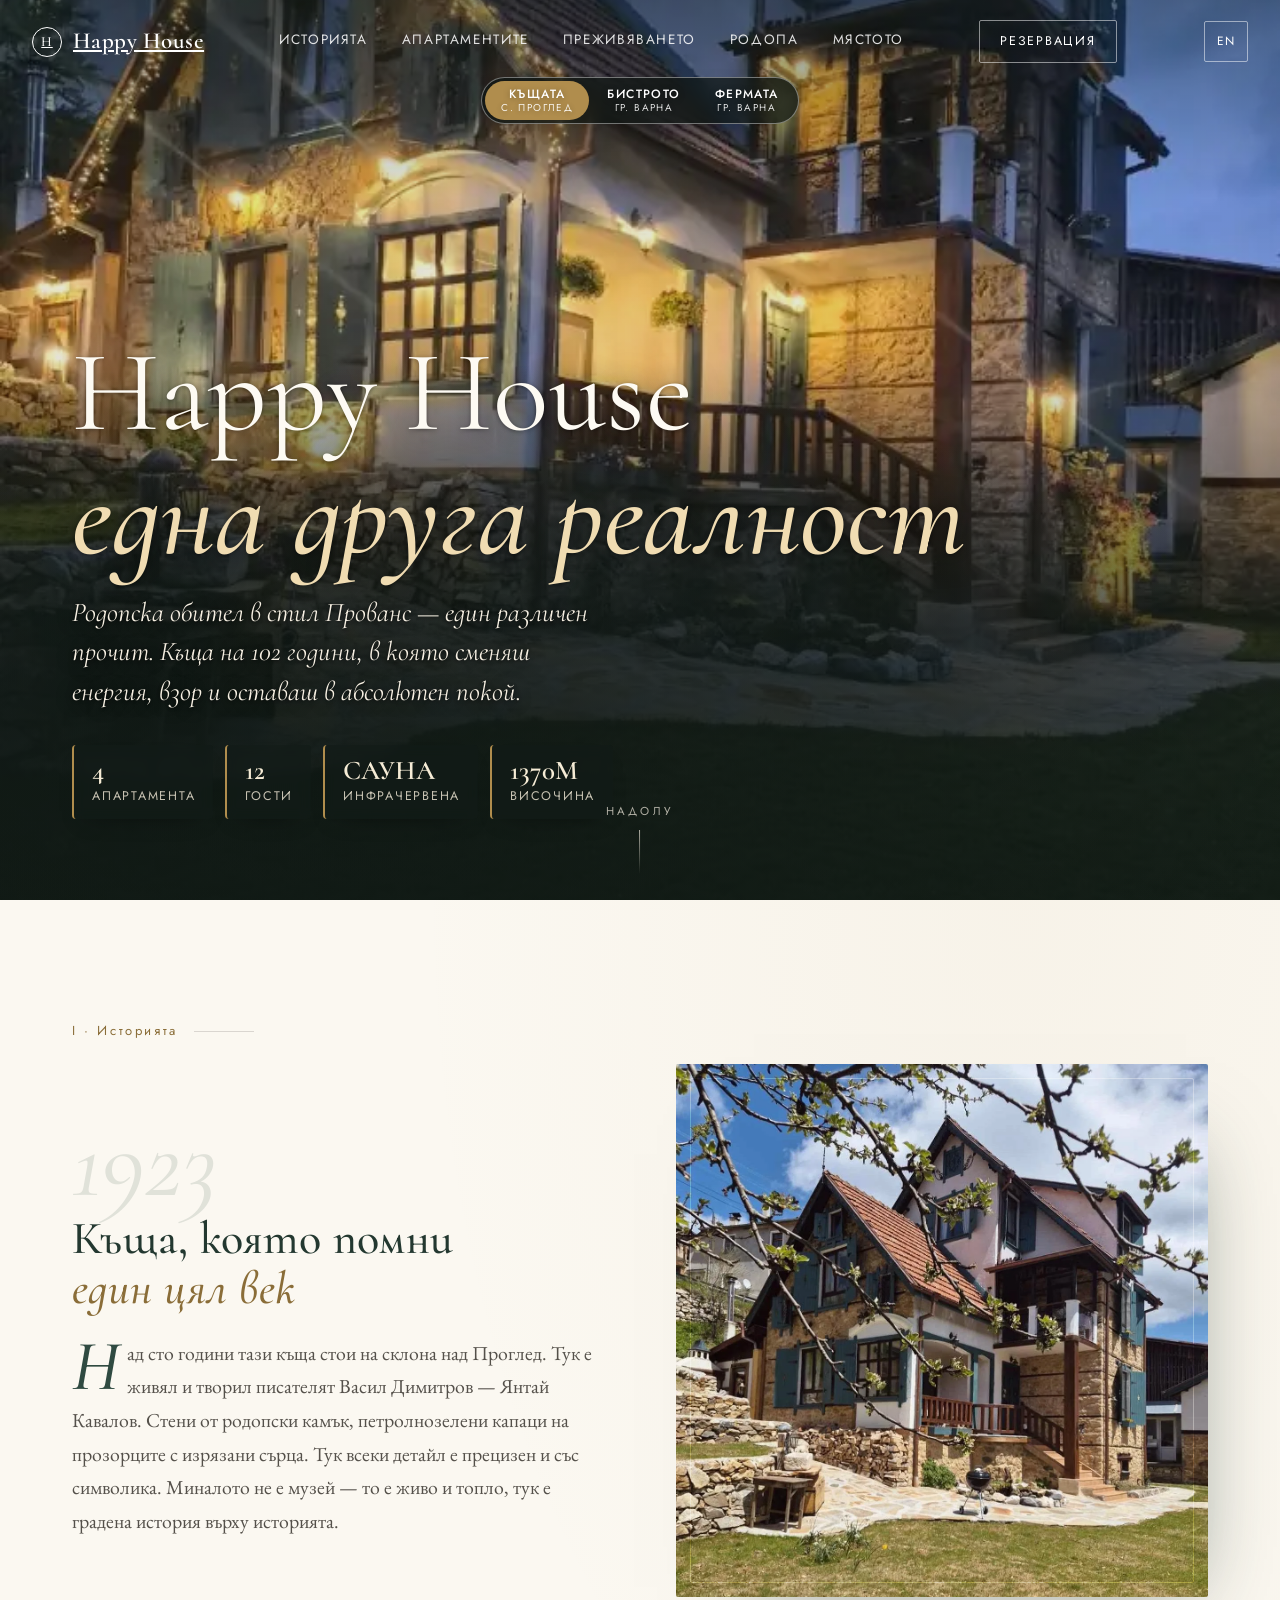
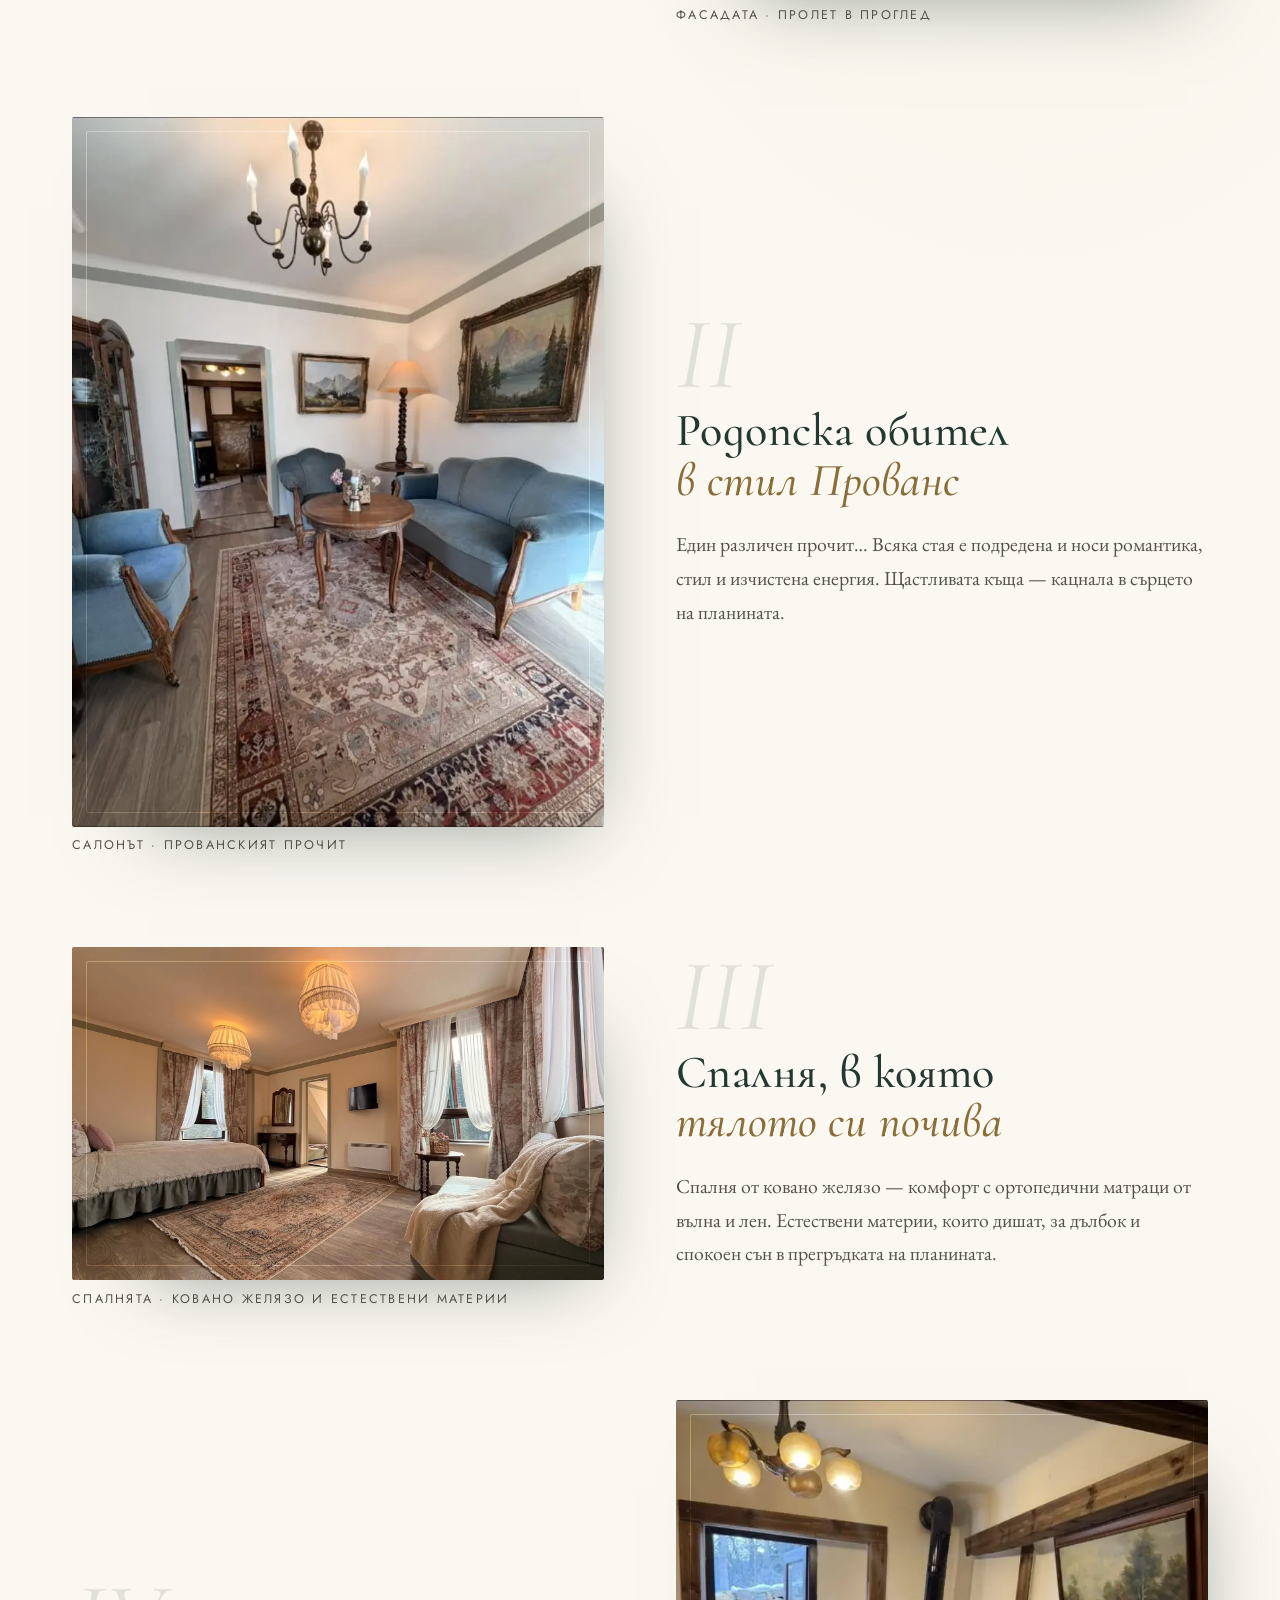
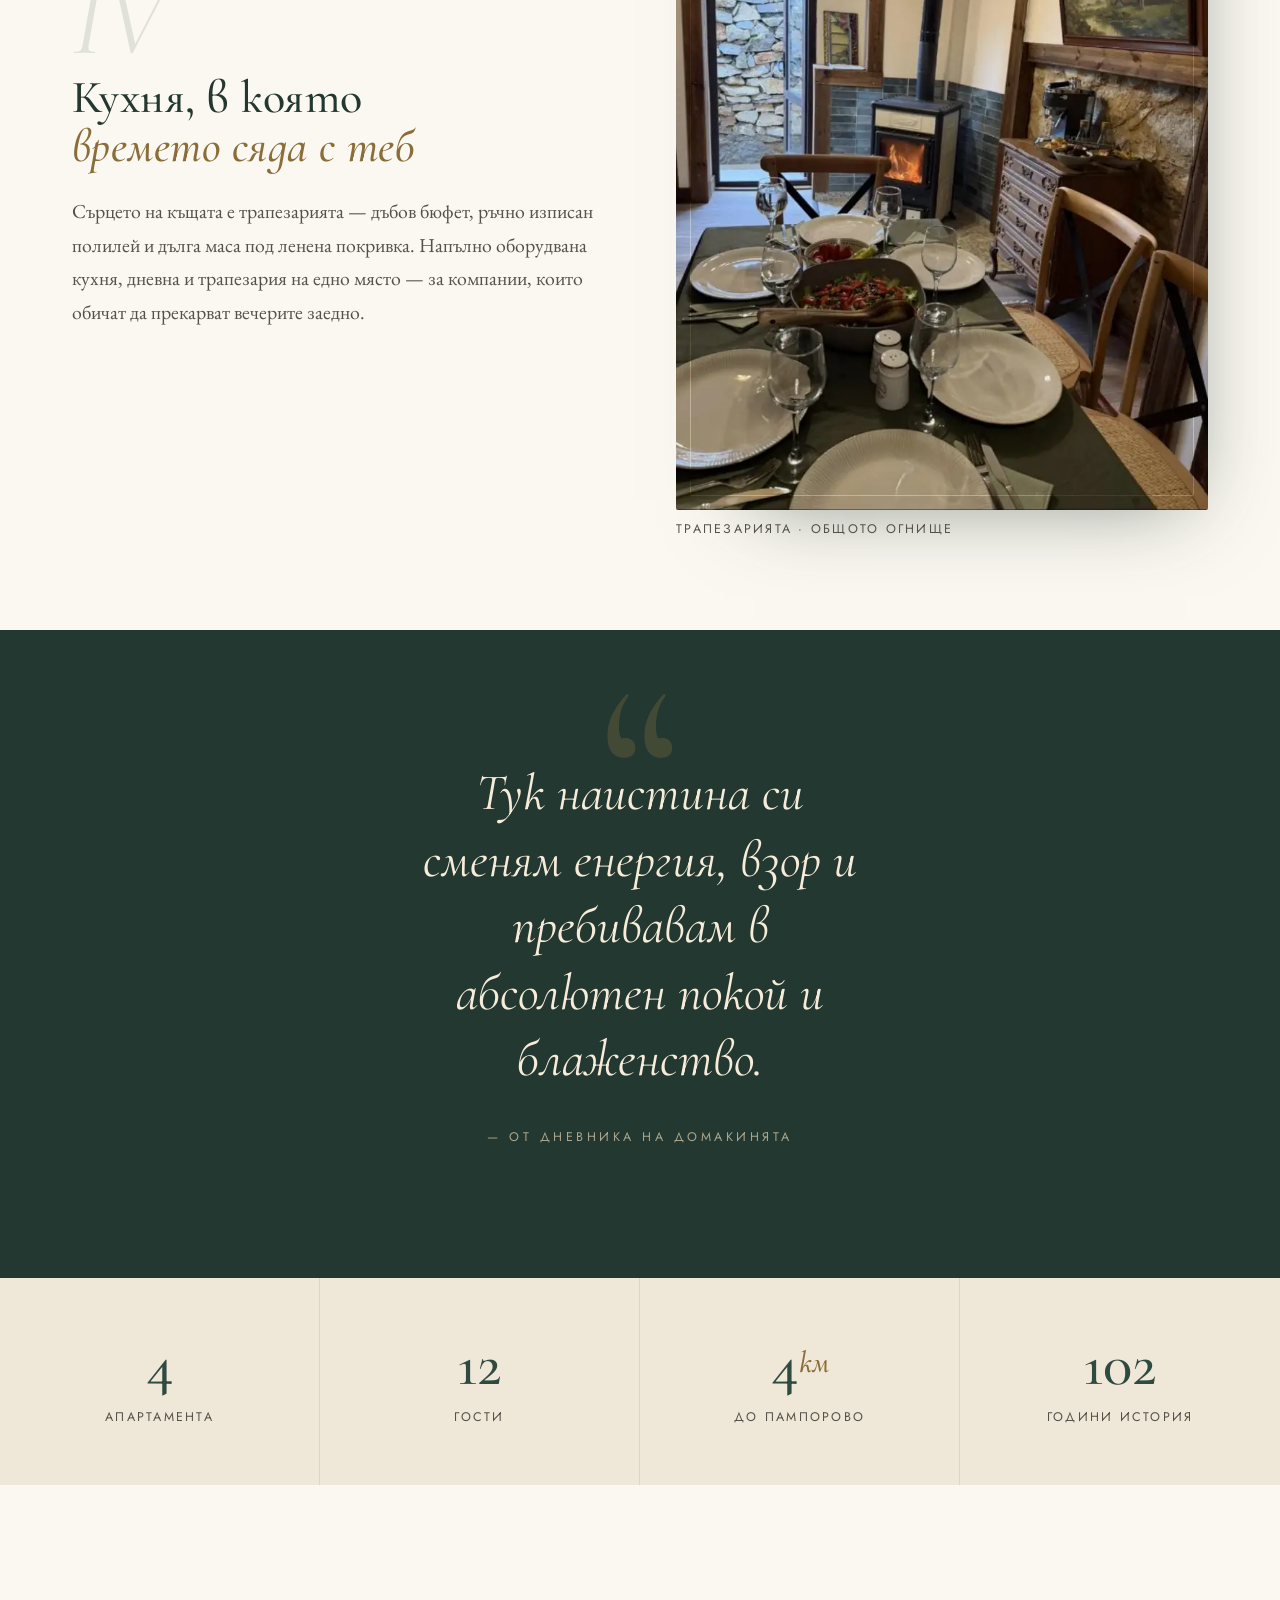
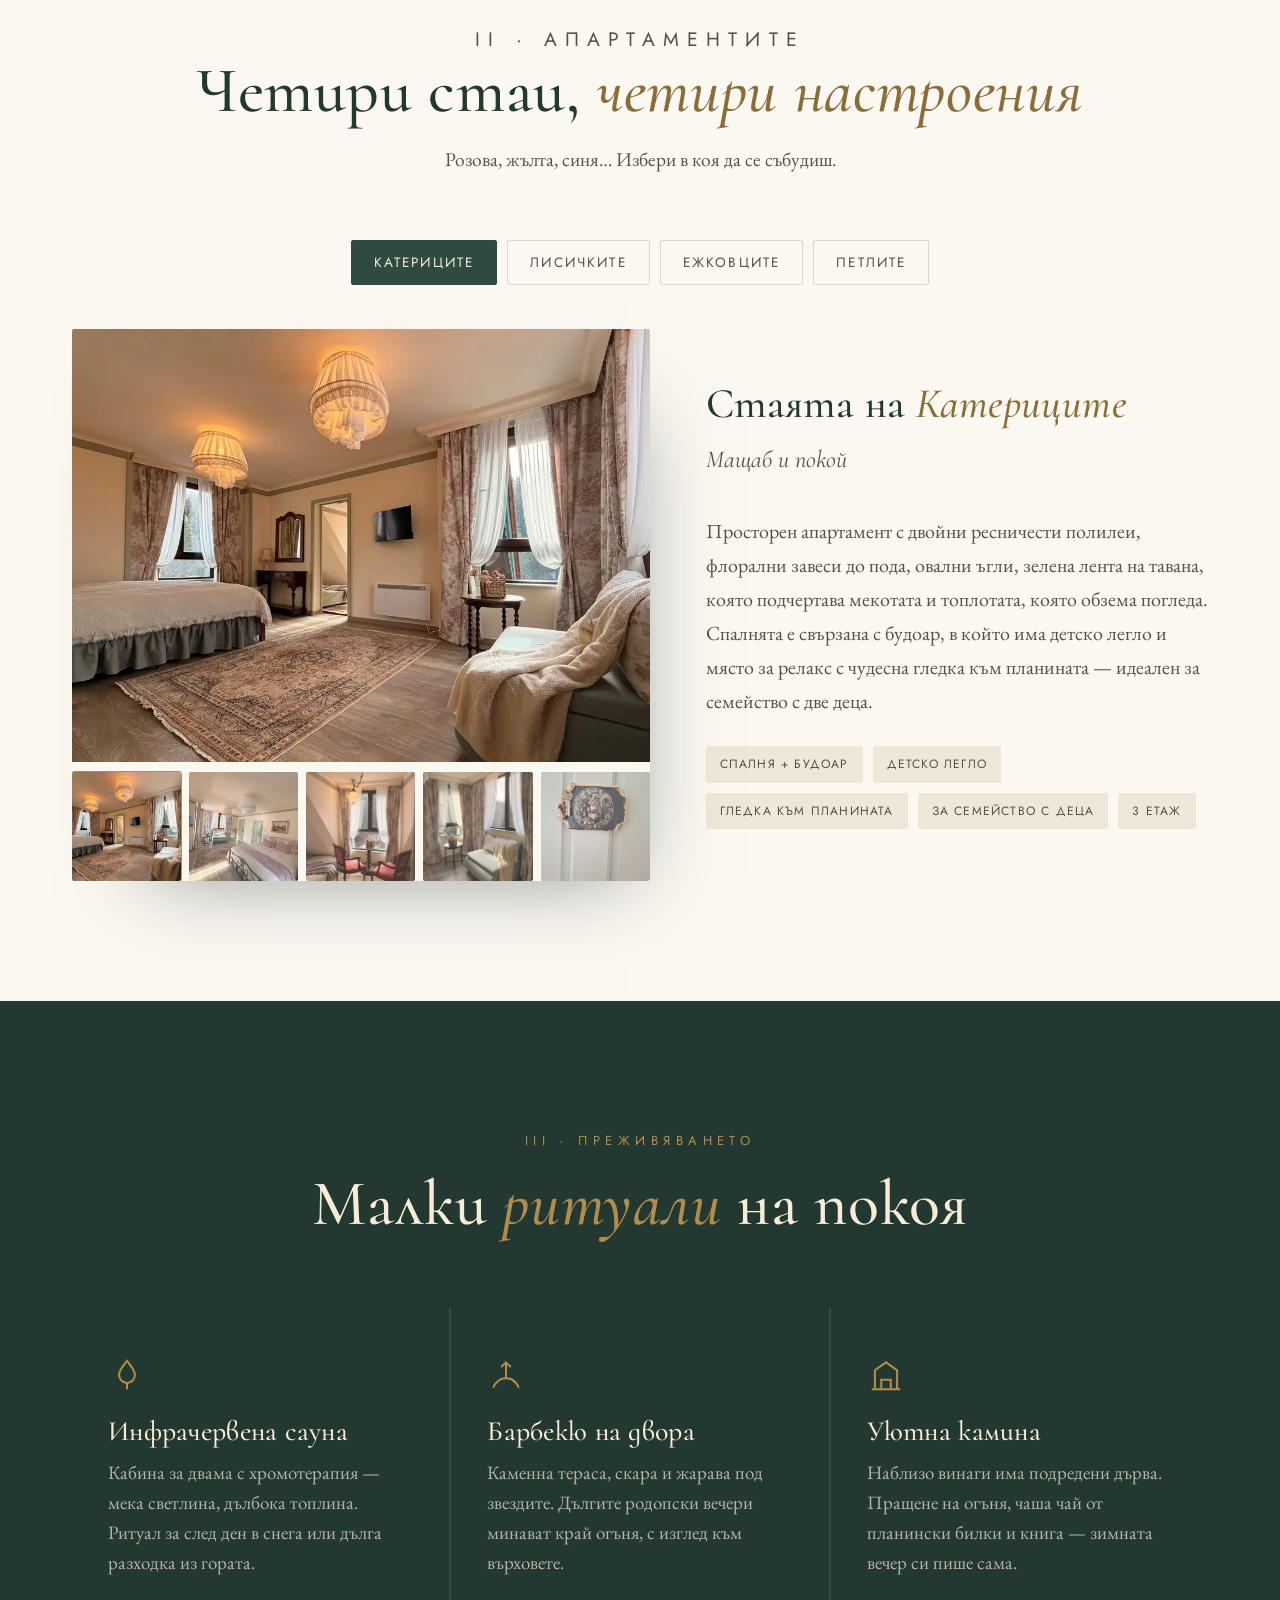
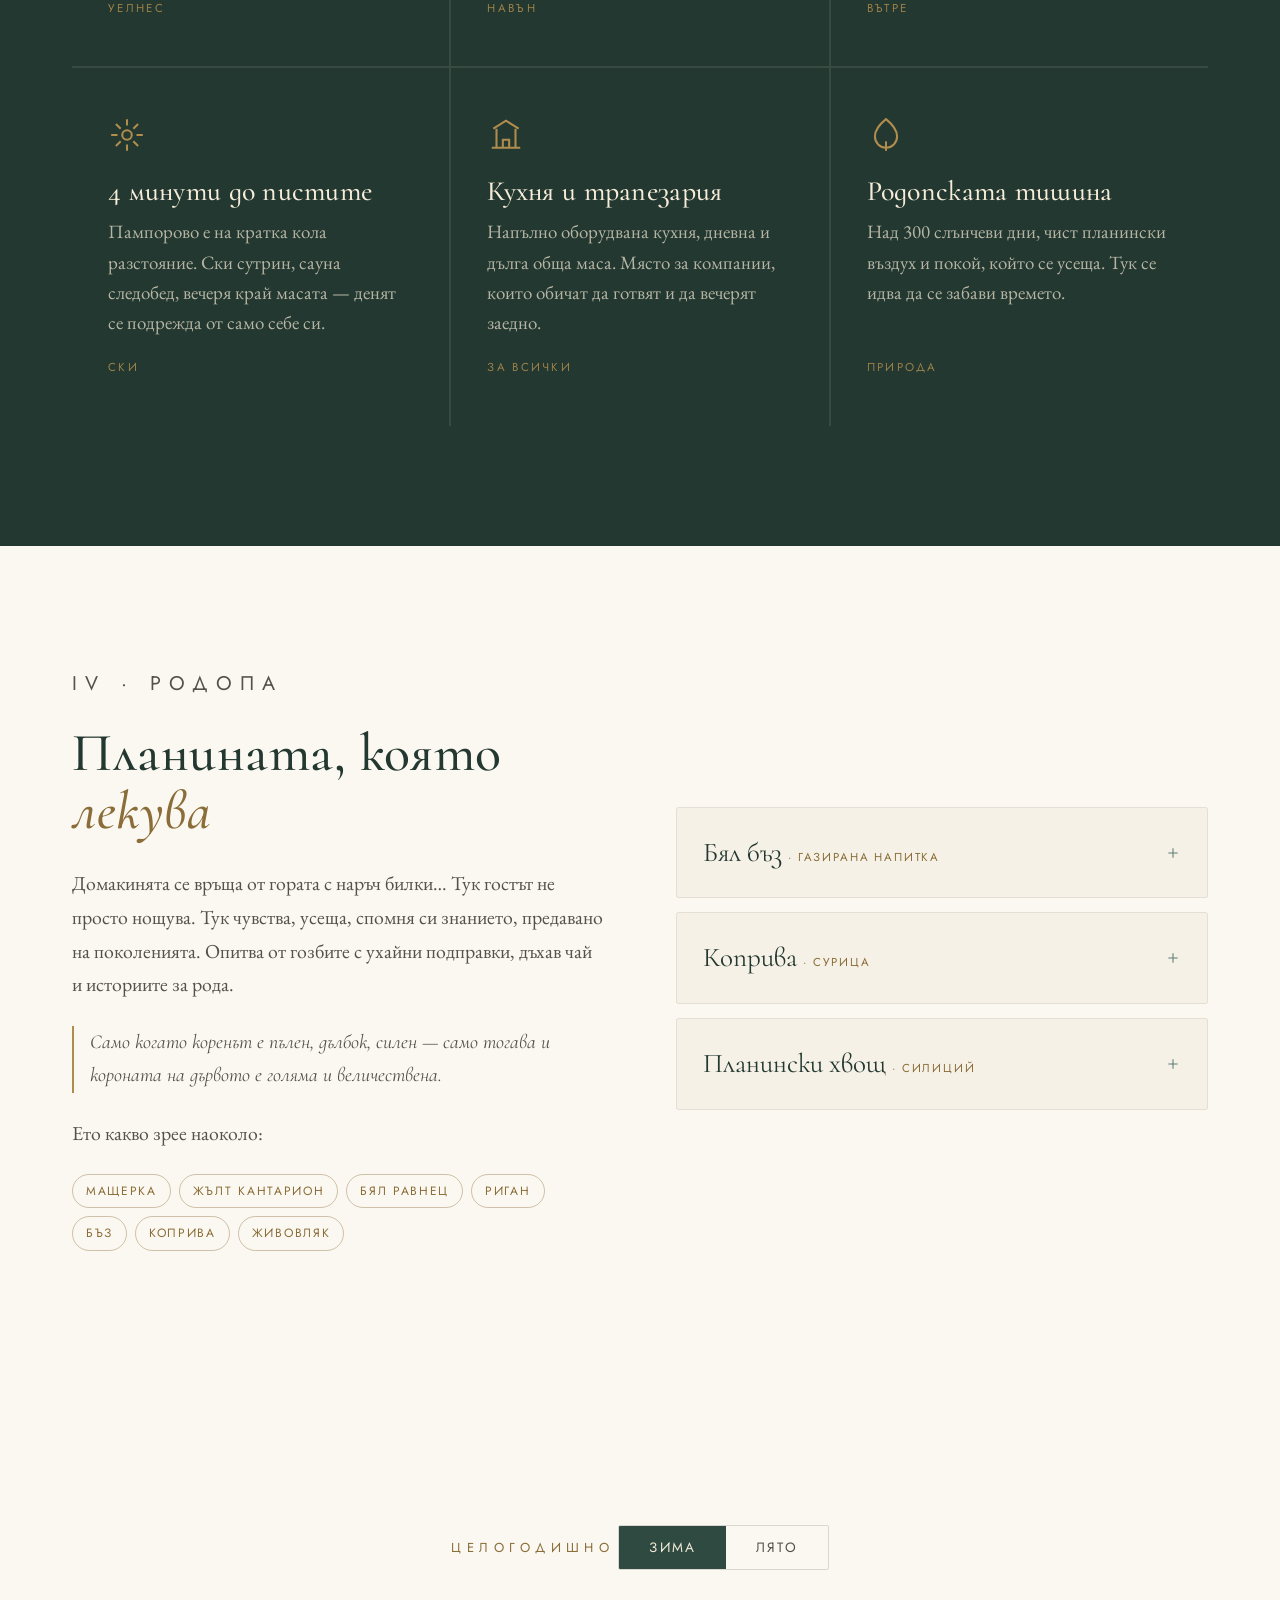
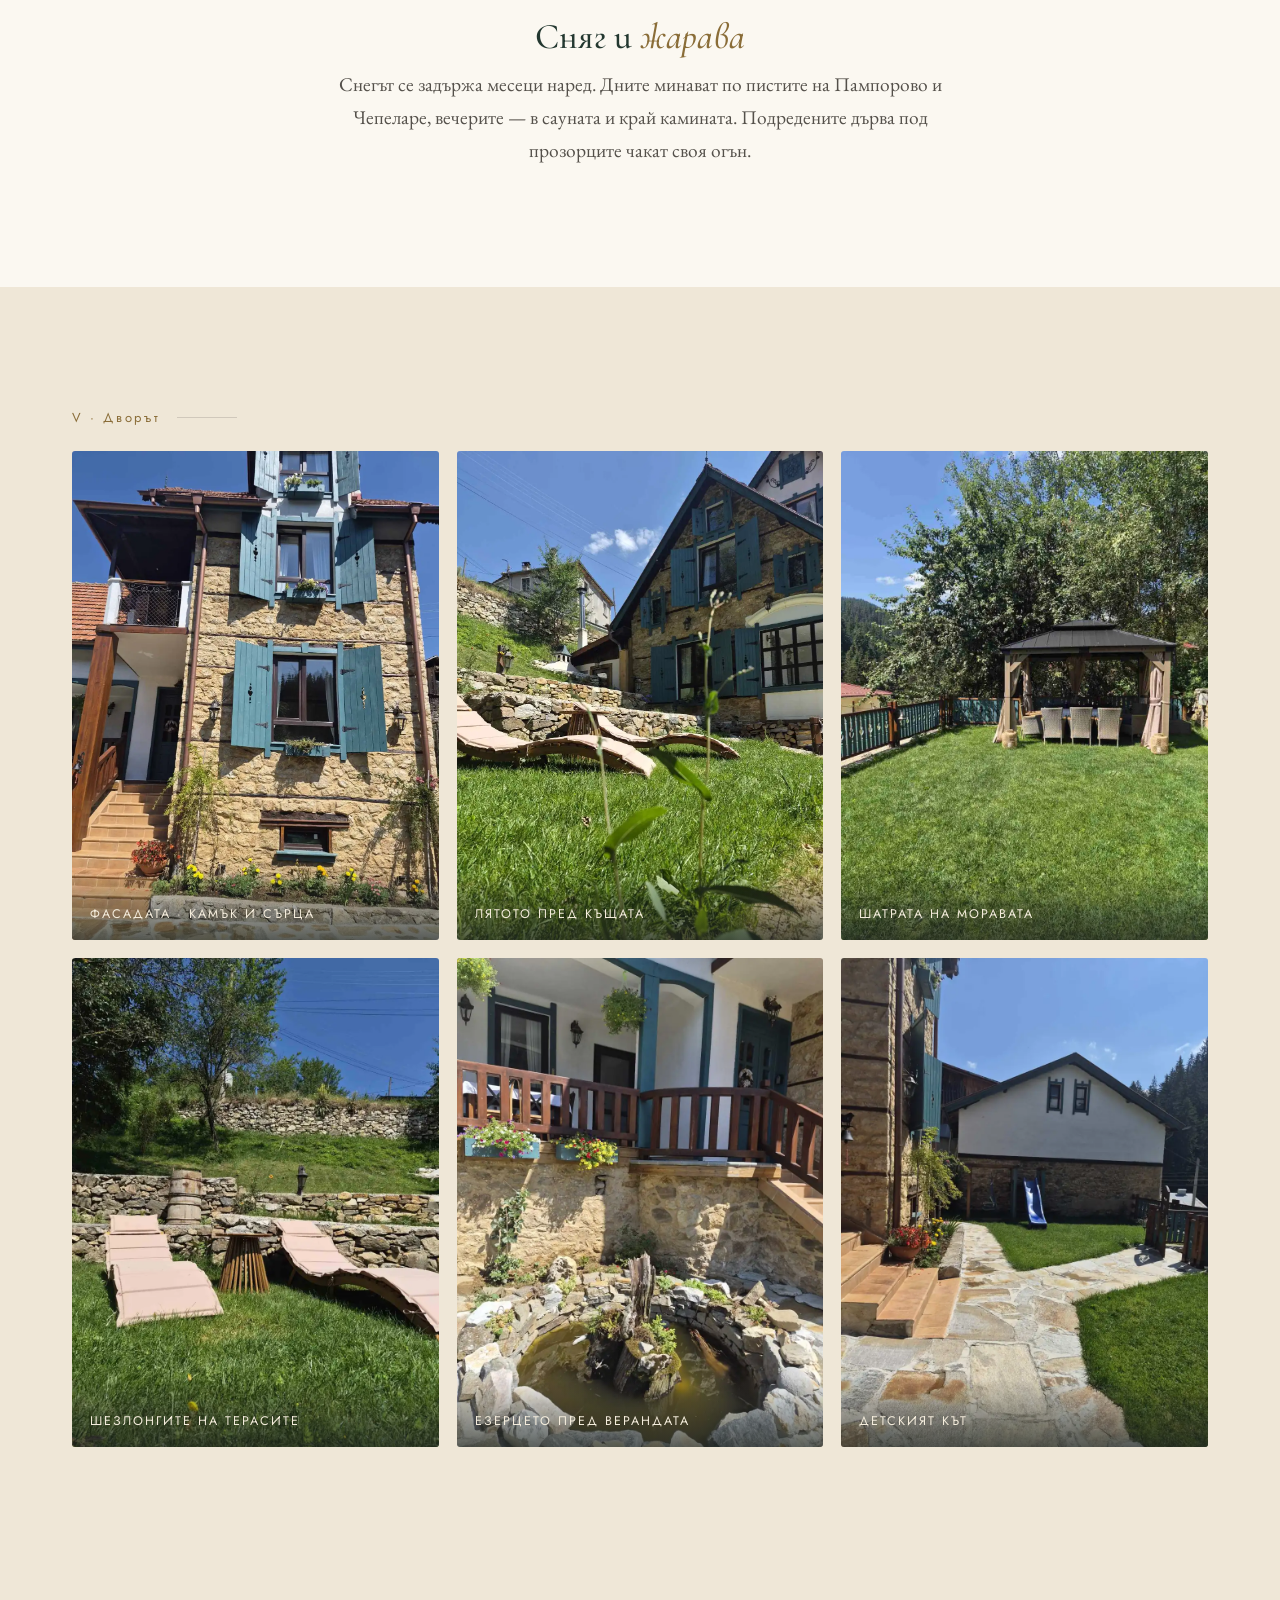
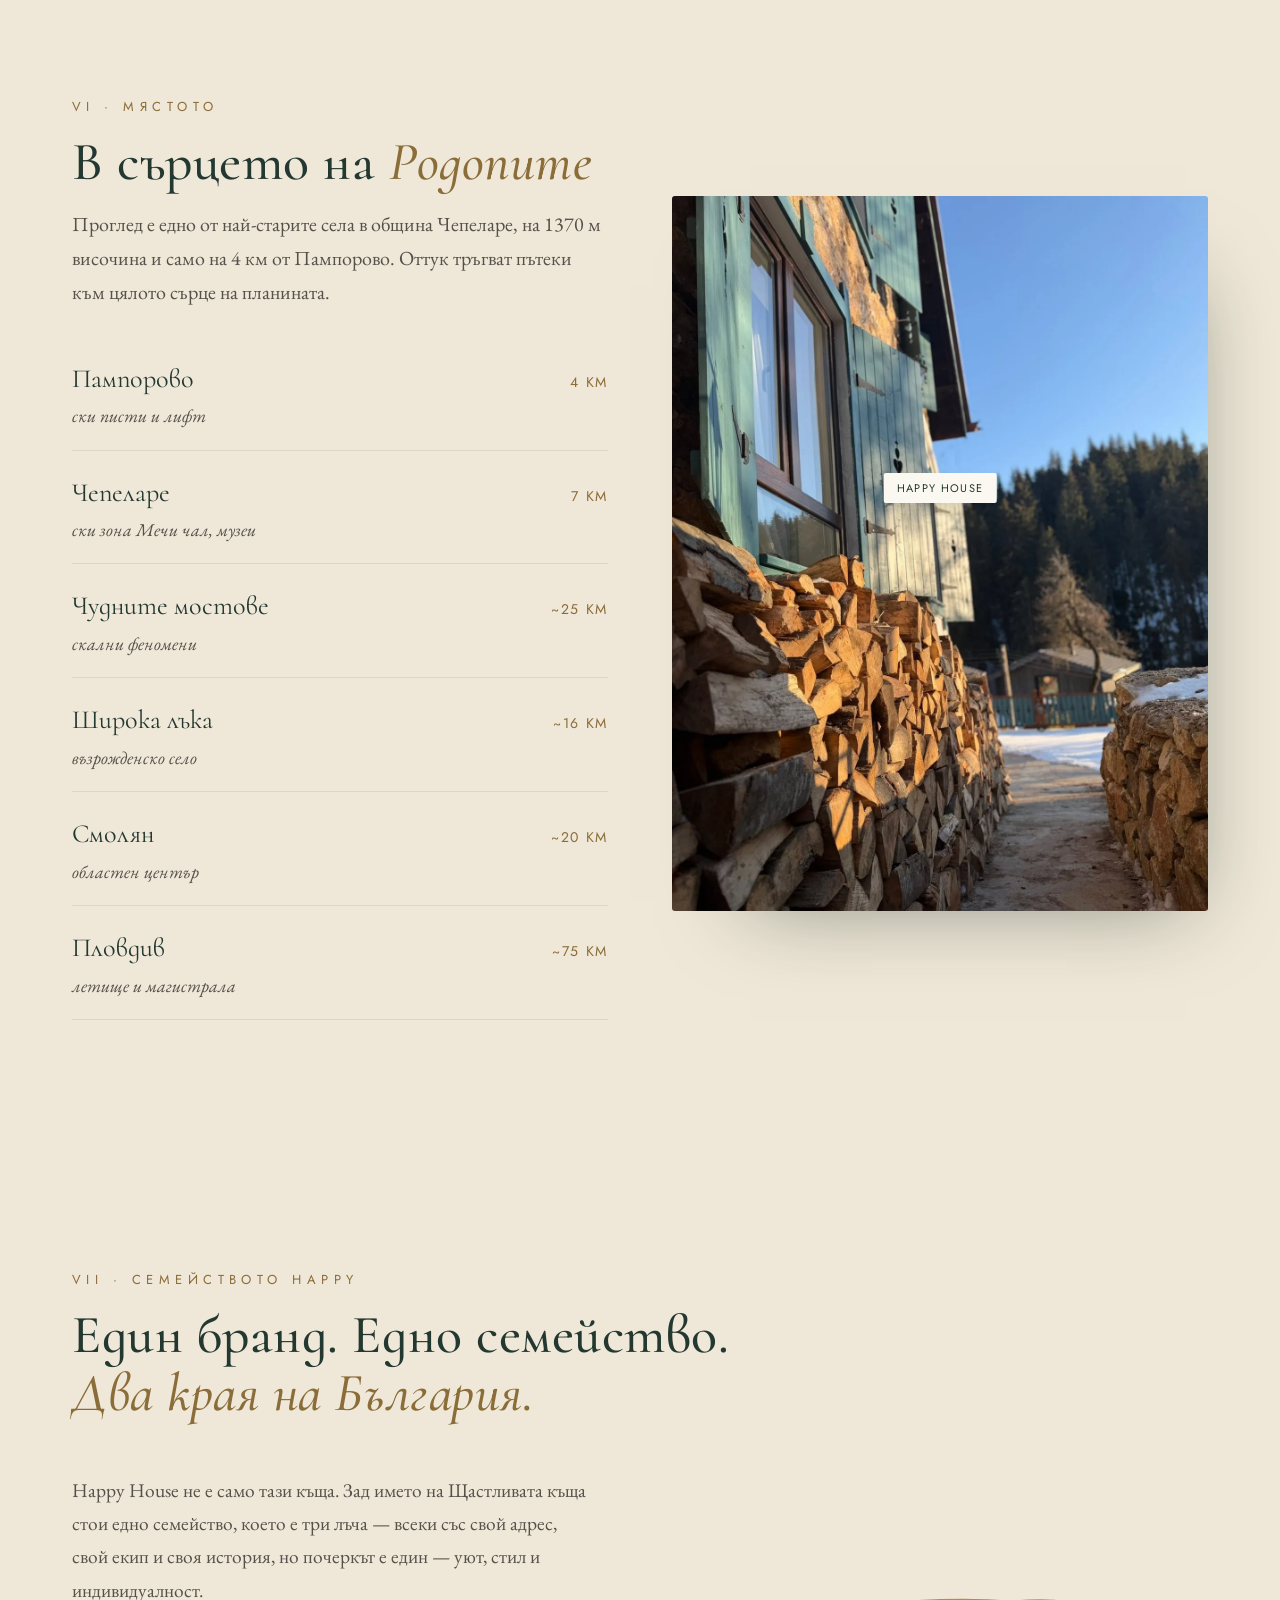
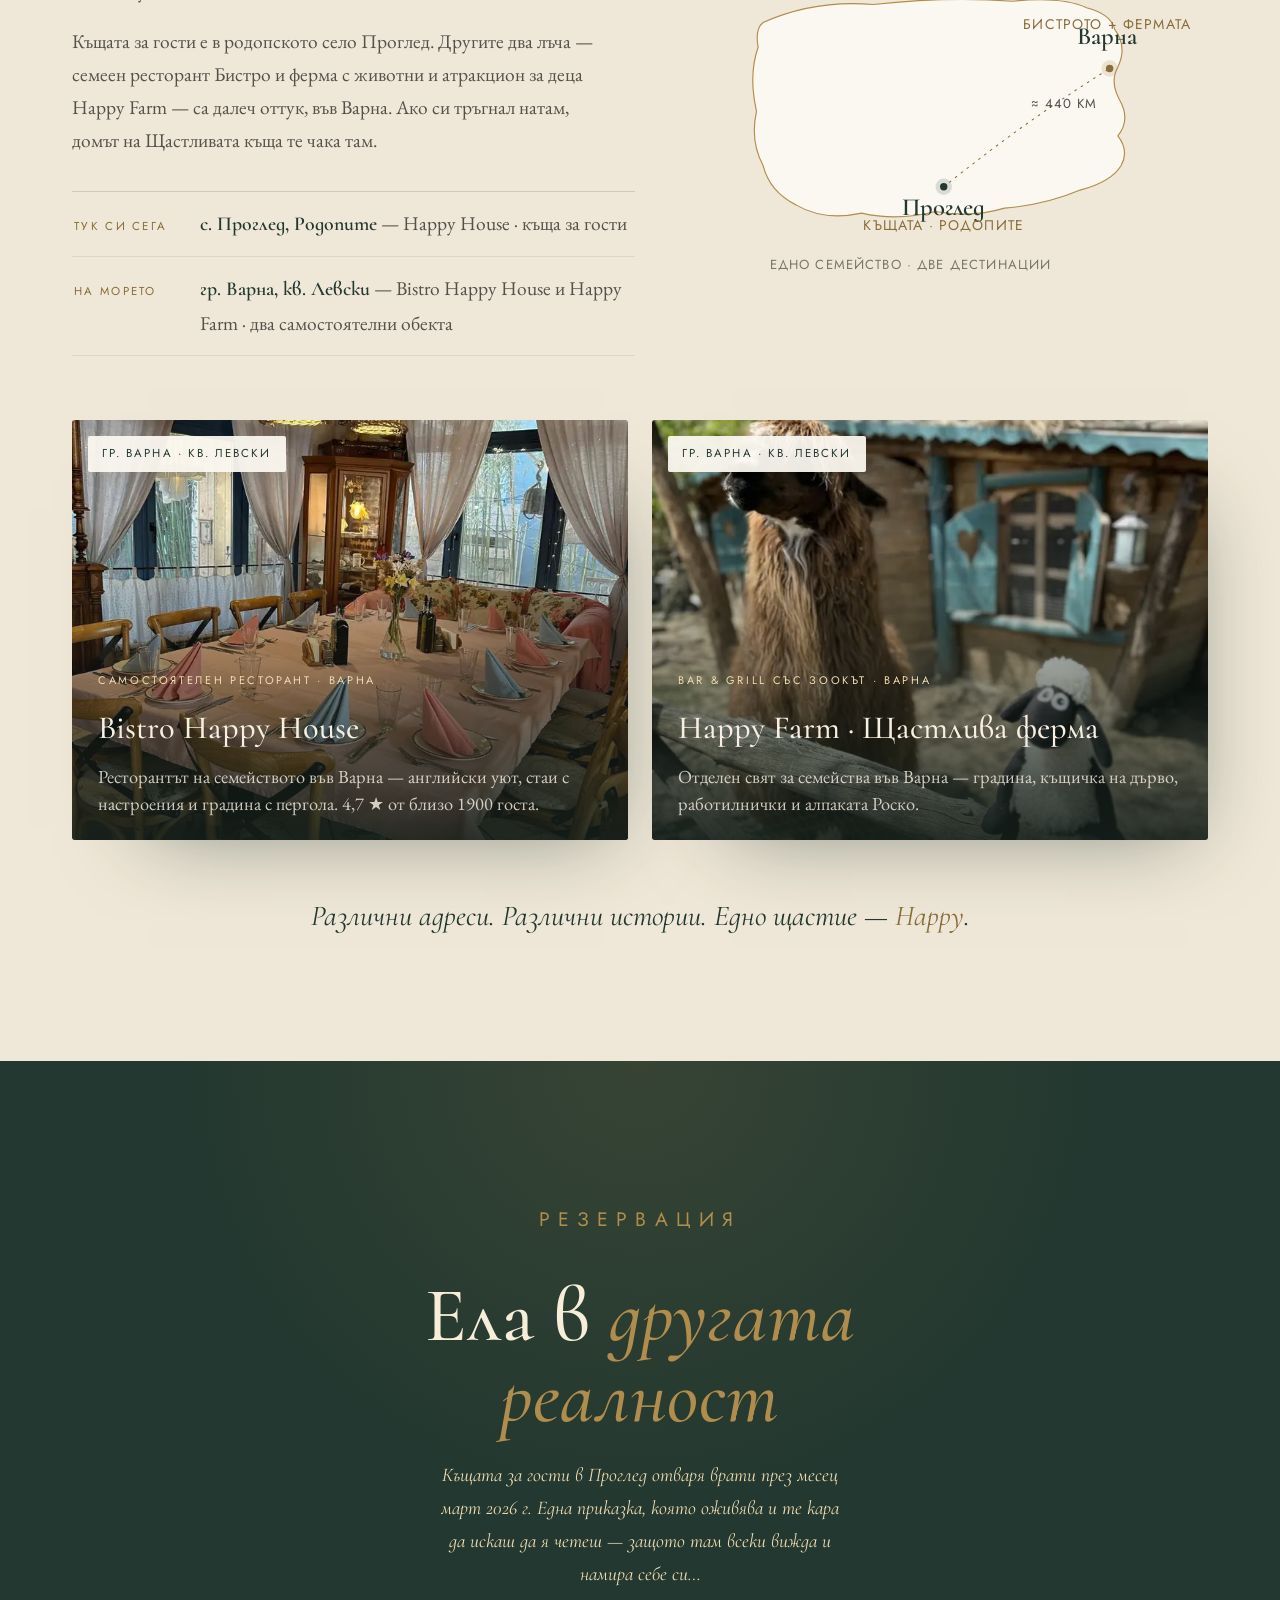
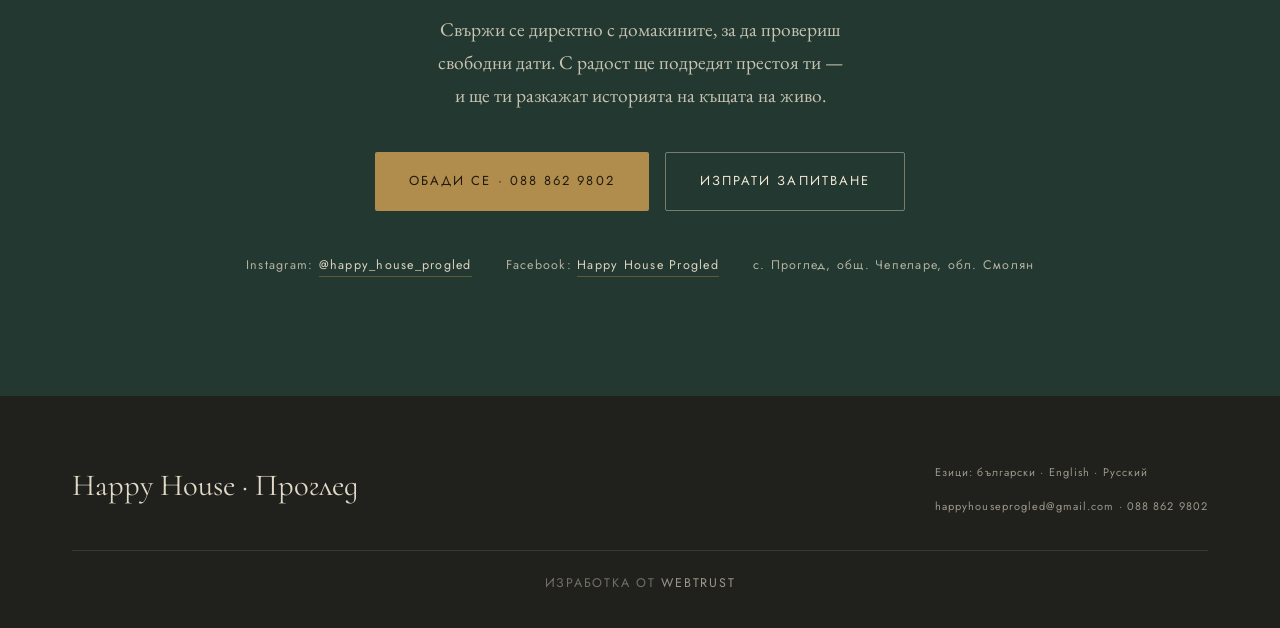
==== index.html @ 27012d27 "Add files via upload" ====
<!DOCTYPE html>
<html lang="bg">
<head>
<meta charset="UTF-8">
<meta name="viewport" content="width=device-width, initial-scale=1.0, viewport-fit=cover">
<meta name="color-scheme" content="light only">
<title>Happy House · Проглед · Родопска обител край Пампорово</title>
<meta name="description" content="Английски провинциален уют в сърцето на Родопите. Реставрирана къща за гости на 102 години в с. Проглед, на 4 км от Пампорово — четири апартамента, инфрачервена сауна, тишина.">
<meta property="og:title" content="Happy House · Проглед">
<meta property="og:description" content="Английски провинциален уют в сърцето на Родопите. Къща на 102 години край Пампорово.">
<meta property="og:type" content="website">
<link rel="preconnect" href="https://fonts.googleapis.com">
<link rel="preconnect" href="https://fonts.gstatic.com" crossorigin>
<link href="https://fonts.googleapis.com/css2?family=Cormorant:ital,wght@0,400;0,500;0,600;1,400;1,500&family=EB+Garamond:ital,wght@0,400;0,500;1,400&family=Jost:wght@300;400;500&display=swap" rel="stylesheet">
<style>
:root{
  --ink:#2c2a26;
  --ink-soft:#54504a;
  --paper:#f6f1e7;
  --paper-warm:#efe7d7;
  --cream:#fbf8f1;
  --pine:#2f4a41;
  --pine-deep:#233830;
  --teal:#5d7d78;
  --rose:#c9a5a0;
  --rose-deep:#a9807b;
  --brass:#b08d4d;
  --brass-deep:#8a6d38;
  --line:rgba(44,42,38,.16);
  --line-soft:rgba(44,42,38,.09);
  --shadow:28px 40px 80px -50px rgba(35,56,48,.55);
}
*{margin:0;padding:0;box-sizing:border-box}
html{scroll-behavior:smooth;-webkit-text-size-adjust:100%}
body{
  font-family:'EB Garamond',Georgia,serif;
  color:var(--ink);
  background:var(--paper);
  line-height:1.7;
  font-size:19px;
  overflow-x:hidden;
  -webkit-font-smoothing:antialiased;
}
.wrap{max-width:1200px;margin:0 auto;padding:0 32px}
.narrow{max-width:760px;margin:0 auto;padding:0 32px}
h1,h2,h3{font-family:'Cormorant',Georgia,serif;font-weight:500;line-height:1.08;letter-spacing:.01em}
img{display:block;max-width:100%}
a{color:inherit}

/* ---------- eyebrow ---------- */
.eyebrow{
  font-family:'Jost',sans-serif;
  font-weight:400;
  font-size:12.5px;
  letter-spacing:.42em;
  text-transform:uppercase;
  color:var(--brass-deep);
  display:inline-block;
}
p.eyebrow{color:var(--brass-deep)}

/* ---------- nav ---------- */
.nav{
  position:fixed;top:0;left:0;right:0;z-index:60;
  display:flex;align-items:center;justify-content:space-between;
  padding:20px 32px;
  transition:background .5s ease,padding .5s ease,box-shadow .5s ease;
  mix-blend-mode:normal;
}
.nav.solid{
  background:rgba(246,241,231,.93);
  backdrop-filter:blur(12px);
  box-shadow:0 1px 0 var(--line-soft);
  padding:14px 32px;
}
.nav-brand{
  font-family:'Cormorant',serif;font-size:23px;font-weight:600;
  letter-spacing:.02em;color:#fff;transition:color .5s;
  display:flex;align-items:center;gap:11px;
}
.nav.solid .nav-brand{color:var(--pine-deep)}
.nav-brand .mark{
  width:30px;height:30px;flex:0 0 30px;border-radius:50%;
  border:1.5px solid currentColor;
  display:flex;align-items:center;justify-content:center;
  font-size:14px;font-weight:500;
}
.nav-links{display:flex;gap:34px;align-items:center;font-family:'Jost',sans-serif;font-size:13.5px;letter-spacing:.12em;text-transform:uppercase;font-weight:400}
.nav-links a{color:rgba(255,255,255,.86);text-decoration:none;position:relative;transition:color .4s;padding-bottom:3px}
.nav.solid .nav-links a{color:var(--ink-soft)}
.nav-links a::after{content:"";position:absolute;left:0;bottom:0;width:0;height:1px;background:var(--brass);transition:width .4s}
.nav-links a:hover::after{width:100%}
.nav-links a:hover{color:var(--brass)}
.nav.solid .nav-links a:hover{color:var(--brass-deep)}
.nav-cta{
  font-family:'Jost',sans-serif;font-size:12.5px;letter-spacing:.14em;text-transform:uppercase;
  border:1px solid rgba(255,255,255,.5);color:#fff;
  padding:10px 20px;border-radius:2px;text-decoration:none;transition:all .4s;
}
.nav.solid .nav-cta{border-color:var(--pine);color:var(--pine)}
.nav-cta:hover{background:var(--brass);border-color:var(--brass);color:#fff}
.nav.solid .nav-cta:hover{background:var(--pine);border-color:var(--pine);color:#fff}
.nav-toggle{display:none}

/* ---------- hero ---------- */
.hero{
  position:relative;min-height:100vh;min-height:100svh;
  display:flex;align-items:flex-end;
  overflow:hidden;
}
.hero-bg{position:absolute;inset:0;z-index:0}
.hero-bg .slide{
  position:absolute;inset:0;background-size:cover;background-position:center;
  opacity:0;transition:opacity 2.4s ease,transform 9s ease;
  transform:scale(1.08);
}
.hero-bg .slide.on{opacity:1;transform:scale(1)}
.hero-scrim{
  position:absolute;inset:0;z-index:1;
  background:
    linear-gradient(180deg,rgba(20,30,26,.5) 0%,rgba(20,30,26,.12) 22%,rgba(20,30,26,.1) 40%,rgba(20,28,24,.6) 66%,rgba(18,27,22,.86) 100%),
    radial-gradient(130% 80% at 20% 100%,rgba(18,27,22,.6),transparent 62%);
}
/* local shield directly behind the text block, so copy stays legible over any slide */
.hero-inner{position:relative;z-index:2;padding-bottom:9vh;width:100%}
.hero-inner::before{
  content:"";position:absolute;z-index:-1;
  left:-8vw;right:-8vw;bottom:-4vh;top:-2vh;
  background:radial-gradient(90% 78% at 30% 72%,rgba(15,24,20,.72),rgba(15,24,20,.28) 55%,transparent 78%);
  pointer-events:none;
}
.hero-place{
  display:inline-flex;align-items:center;
  font-family:'Jost',sans-serif;font-weight:400;
  font-size:12px;letter-spacing:.24em;text-transform:uppercase;
  color:#f3e8cf;
  padding:9px 18px;border-radius:100px;
  background:rgba(20,30,25,.5);
  border:1px solid rgba(198,164,96,.5);
  backdrop-filter:blur(6px);-webkit-backdrop-filter:blur(6px);
  box-shadow:0 8px 24px -14px rgba(0,0,0,.6);
}
.hero h1{
  color:#fdfaf3;
  font-size:clamp(3.4rem,10vw,8.2rem);
  font-weight:400;
  letter-spacing:.005em;
  margin:.24em 0 .12em;
  text-shadow:0 2px 30px rgba(0,0,0,.55),0 1px 4px rgba(0,0,0,.4);
}
.hero h1 em{font-style:italic;font-weight:500;color:#f0dcb2}
.hero-sub{
  color:#f6efe2;
  font-size:clamp(1.05rem,2.1vw,1.4rem);
  max-width:44ch;
  font-style:italic;
  font-family:'Cormorant',serif;
  font-weight:400;
  line-height:1.45;
  text-shadow:0 1px 16px rgba(0,0,0,.7),0 1px 3px rgba(0,0,0,.5);
}
.hero-meta{
  display:flex;gap:12px;flex-wrap:wrap;margin-top:34px;
}
.hero-meta .chip{
  display:flex;flex-direction:column;gap:2px;
  padding:12px 18px;border-radius:4px;
  background:rgba(18,28,23,.52);
  border-left:2px solid var(--brass);
  backdrop-filter:blur(6px);-webkit-backdrop-filter:blur(6px);
  box-shadow:0 10px 26px -18px rgba(0,0,0,.7);
}
.hero-meta .chip b{
  font-family:'Cormorant',serif;font-weight:600;font-size:1.5rem;line-height:1;
  color:#f6ecd6;letter-spacing:0;
}
.hero-meta .chip{
  font-family:'Jost',sans-serif;font-size:10.5px;letter-spacing:.14em;text-transform:uppercase;
  color:rgba(240,232,214,.82);
}
.hero-scroll{
  position:absolute;bottom:26px;left:50%;transform:translateX(-50%);z-index:3;
  display:flex;flex-direction:column;align-items:center;gap:8px;
  font-family:'Jost',sans-serif;font-size:10.5px;letter-spacing:.3em;text-transform:uppercase;
  color:rgba(245,238,225,.7);
}
.hero-scroll .rail{width:1px;height:44px;background:linear-gradient(rgba(245,238,225,.7),transparent);position:relative;overflow:hidden}
.hero-scroll .rail::after{content:"";position:absolute;top:-44px;left:0;width:1px;height:44px;background:linear-gradient(transparent,var(--brass),transparent);animation:drop 2.4s infinite}
@keyframes drop{to{top:44px}}

/* ---------- section frame ---------- */
.section{padding:120px 0;position:relative}
.section-tag{display:flex;align-items:center;gap:16px;margin-bottom:22px}
.section-tag .num{font-family:'Jost',sans-serif;font-size:12px;letter-spacing:.2em;color:var(--brass-deep)}
.section-tag .line{flex:1;height:1px;background:var(--line);max-width:60px}

.reveal{opacity:0;transform:translateY(26px);transition:opacity 1.1s cubic-bezier(.2,.7,.2,1),transform 1.1s cubic-bezier(.2,.7,.2,1)}
.reveal.in{opacity:1;transform:none}
.reveal.d1{transition-delay:.12s}.reveal.d2{transition-delay:.24s}.reveal.d3{transition-delay:.36s}.reveal.d4{transition-delay:.48s}

/* ---------- story / chapter ---------- */
.story{background:var(--cream);position:relative}
.story::before{
  content:"";position:absolute;inset:0;pointer-events:none;
  background:radial-gradient(80% 60% at 80% 0%,rgba(176,141,77,.05),transparent 60%);
}
.chapter{
  display:grid;grid-template-columns:1fr 1fr;gap:72px;align-items:center;
  margin-bottom:120px;
}
.chapter:last-child{margin-bottom:0}
.chapter.flip .chapter-text{order:2}
.chapter-num{
  font-family:'Cormorant',serif;font-size:clamp(4rem,8vw,7rem);
  font-weight:400;font-style:italic;color:rgba(47,74,65,.13);line-height:.8;margin-bottom:.1em;
}
.chapter h2{font-size:clamp(2.1rem,3.6vw,3.1rem);margin-bottom:.5em;color:var(--pine-deep)}
.chapter h2 em{font-style:italic;color:var(--brass-deep)}
.chapter p{color:var(--ink-soft);font-size:1.08rem;margin-bottom:1.1em}
.chapter p:last-child{margin-bottom:0}
.drop::first-letter{
  font-family:'Cormorant',serif;font-size:3.6em;line-height:.72;float:left;
  padding:.06em .1em 0 0;color:var(--pine);font-weight:500;font-style:italic;
}
.chapter-figure{position:relative}
.chapter-figure img{width:100%;height:100%;object-fit:cover;border-radius:2px;box-shadow:var(--shadow)}
.chapter-figure .frame{
  position:absolute;inset:14px;border:1px solid rgba(251,248,241,.35);pointer-events:none;border-radius:2px;
  mix-blend-mode:overlay;
}
.chapter-figure figcaption{
  position:absolute;left:0;bottom:-30px;
  font-family:'Jost',sans-serif;font-size:11px;letter-spacing:.18em;text-transform:uppercase;color:var(--ink-soft);
}

/* ---------- pull quote ---------- */
.quote-band{
  background:var(--pine-deep);color:#f3ead7;text-align:center;
  padding:130px 0;position:relative;overflow:hidden;
}
.quote-band .qmark{
  font-family:'Cormorant',serif;font-size:14rem;line-height:.5;color:rgba(176,141,77,.22);
  position:absolute;top:.32em;left:50%;transform:translateX(-50%);
}
.quote-band blockquote{
  font-family:'Cormorant',serif;font-style:italic;font-weight:400;
  font-size:clamp(1.7rem,4vw,3rem);line-height:1.3;
  max-width:20ch;margin:0 auto;position:relative;z-index:1;color:#f6ecd9;
}
.quote-band cite{
  display:block;margin-top:34px;font-family:'Jost',sans-serif;font-style:normal;
  font-size:12px;letter-spacing:.28em;text-transform:uppercase;color:rgba(230,214,180,.7);position:relative;z-index:1;
}

/* ---------- facts strip ---------- */
.facts{background:var(--paper-warm);padding:0}
.facts-grid{display:grid;grid-template-columns:repeat(4,1fr)}
.fact{
  padding:56px 34px;text-align:center;border-right:1px solid var(--line-soft);
  position:relative;transition:background .5s;
}
.fact:last-child{border-right:none}
.fact:hover{background:rgba(251,248,241,.6)}
.fact .n{font-family:'Cormorant',serif;font-size:3.4rem;font-weight:500;color:var(--pine);line-height:1}
.fact .n em{font-style:italic;font-size:.5em;color:var(--brass-deep);vertical-align:.4em}
.fact .l{font-family:'Jost',sans-serif;font-size:11.5px;letter-spacing:.18em;text-transform:uppercase;color:var(--ink-soft);margin-top:12px}

/* ---------- suites ---------- */
.suites{background:var(--cream)}
.suites-head{text-align:center;margin-bottom:64px}
.suites-head h2{font-size:clamp(2.4rem,5vw,3.8rem);color:var(--pine-deep)}
.suites-head h2 em{font-style:italic;color:var(--brass-deep)}
.suites-head p{color:var(--ink-soft);max-width:52ch;margin:18px auto 0;font-size:1.08rem}

.suite-tabs{display:flex;justify-content:center;gap:10px;flex-wrap:wrap;margin-bottom:44px}
.suite-tab{
  font-family:'Jost',sans-serif;font-size:12px;letter-spacing:.16em;text-transform:uppercase;
  padding:12px 22px;border:1px solid var(--line);background:transparent;color:var(--ink-soft);
  cursor:pointer;border-radius:2px;transition:all .4s;
}
.suite-tab:hover{border-color:var(--brass);color:var(--brass-deep)}
.suite-tab.active{background:var(--pine);border-color:var(--pine);color:#f3ead7}

.suite-panel{display:none;grid-template-columns:1.15fr 1fr;gap:56px;align-items:center}
.suite-panel.active{display:grid;animation:fade .8s ease}
@keyframes fade{from{opacity:0;transform:translateY(14px)}to{opacity:1;transform:none}}
.suite-img{position:relative;overflow:hidden;border-radius:2px;box-shadow:var(--shadow)}
.suite-img img{width:100%;aspect-ratio:4/3;object-fit:cover;transition:transform 1.4s ease}
.suite-panel.active .suite-img img{animation:kenb 14s ease-in-out infinite alternate}
@keyframes kenb{from{transform:scale(1)}to{transform:scale(1.07)}}
.suite-body .chapter-num{font-size:4rem;margin-bottom:0}
.suite-body h3{font-size:clamp(1.9rem,3.3vw,2.6rem);color:var(--pine-deep);margin-bottom:.3em}
.suite-body h3 em{font-style:italic;color:var(--brass-deep)}
.suite-tagline{font-family:'Cormorant',serif;font-style:italic;font-size:1.35rem;color:var(--teal);margin-bottom:1em}
.suite-body p{color:var(--ink-soft);margin-bottom:1.4em}
.suite-features{display:flex;flex-wrap:wrap;gap:10px}
.suite-features span{
  font-family:'Jost',sans-serif;font-size:11px;letter-spacing:.1em;text-transform:uppercase;
  padding:8px 14px;background:var(--paper-warm);border-radius:2px;color:var(--ink-soft);
}

/* ---------- amenities / experience ---------- */
.experience{background:var(--pine-deep);color:#f0e6d3;position:relative;overflow:hidden}
.exp-head{text-align:center;margin-bottom:70px}
.exp-head .eyebrow{color:var(--brass)}
.exp-head h2{font-size:clamp(2.4rem,5vw,3.8rem);color:#f6ecd9;margin-top:14px}
.exp-head h2 em{font-style:italic;color:var(--brass)}
.exp-grid{display:grid;grid-template-columns:repeat(3,1fr);gap:2px;background:rgba(240,230,211,.1)}
.exp-card{
  background:var(--pine-deep);padding:48px 36px;position:relative;transition:background .6s;
  min-height:270px;display:flex;flex-direction:column;
}
.exp-card:hover{background:var(--pine)}
.exp-card .ic{width:38px;height:38px;margin-bottom:22px;color:var(--brass)}
.exp-card h3{font-size:1.55rem;color:#f6ecd9;margin-bottom:.4em}
.exp-card p{font-size:1rem;color:rgba(240,230,211,.72);line-height:1.6}
.exp-card .tag{
  margin-top:auto;padding-top:20px;font-family:'Jost',sans-serif;font-size:10.5px;
  letter-spacing:.2em;text-transform:uppercase;color:rgba(176,141,77,.85);
}

/* ---------- herbal / ritual (owner's soul) ---------- */
.ritual{background:var(--cream);position:relative;overflow:hidden}
.ritual-inner{display:grid;grid-template-columns:1fr 1fr;gap:72px;align-items:center}
.ritual-text h2{font-size:clamp(2.2rem,4.2vw,3.3rem);color:var(--pine-deep);margin-bottom:.5em}
.ritual-text h2 em{font-style:italic;color:var(--brass-deep)}
.ritual-text p{color:var(--ink-soft);margin-bottom:1.2em}
.herb-cards{display:grid;gap:14px}
.herb-card{
  border:1px solid var(--line-soft);border-radius:3px;padding:0;overflow:hidden;
  background:var(--paper);transition:box-shadow .5s,border-color .5s;
}
.herb-card summary{
  list-style:none;cursor:pointer;padding:22px 26px;
  display:flex;align-items:center;justify-content:space-between;gap:16px;
  font-family:'Cormorant',serif;font-size:1.5rem;color:var(--pine-deep);transition:color .4s;
}
.herb-card summary::-webkit-details-marker{display:none}
.herb-card summary .season{font-family:'Jost',sans-serif;font-size:10.5px;letter-spacing:.16em;text-transform:uppercase;color:var(--brass-deep);white-space:nowrap}
.herb-card summary .chev{width:16px;height:16px;transition:transform .4s;flex:0 0 16px;color:var(--teal)}
.herb-card[open] summary .chev{transform:rotate(45deg)}
.herb-card[open]{box-shadow:var(--shadow);border-color:transparent}
.herb-body{padding:0 26px 24px;color:var(--ink-soft);font-size:1rem}
.herb-body .props{display:flex;flex-wrap:wrap;gap:7px;margin-top:14px}
.herb-body .props span{font-family:'Jost',sans-serif;font-size:10px;letter-spacing:.06em;text-transform:uppercase;padding:6px 11px;background:var(--paper-warm);border-radius:20px;color:var(--pine)}

/* ---------- location ---------- */
.location{background:var(--paper-warm)}
.loc-inner{display:grid;grid-template-columns:1fr 1fr;gap:64px;align-items:center}
.loc-list{display:grid;gap:2px;margin-top:30px}
.loc-item{
  display:flex;justify-content:space-between;align-items:baseline;gap:20px;
  padding:18px 0;border-bottom:1px solid var(--line-soft);
}
.loc-item .place{font-family:'Cormorant',serif;font-size:1.4rem;color:var(--pine-deep)}
.loc-item .place small{display:block;font-family:'EB Garamond',serif;font-size:.85rem;color:var(--ink-soft);font-style:italic}
.loc-item .dist{font-family:'Jost',sans-serif;font-size:12px;letter-spacing:.12em;text-transform:uppercase;color:var(--brass-deep);white-space:nowrap}
.loc-map{position:relative;border-radius:3px;overflow:hidden;box-shadow:var(--shadow);aspect-ratio:3/4}
.loc-map img{width:100%;height:100%;object-fit:cover}
.loc-map .pin{
  position:absolute;top:44%;left:50%;transform:translate(-50%,-50%);
}
.loc-map .pin .dot{width:14px;height:14px;border-radius:50%;background:var(--brass);box-shadow:0 0 0 0 rgba(176,141,77,.5);animation:pulse 2.6s infinite}
@keyframes pulse{to{box-shadow:0 0 0 26px rgba(176,141,77,0)}}
.loc-map .pin .lbl{
  position:absolute;top:-38px;left:50%;transform:translateX(-50%);white-space:nowrap;
  background:var(--cream);padding:6px 13px;border-radius:2px;font-family:'Jost',sans-serif;
  font-size:11px;letter-spacing:.12em;text-transform:uppercase;color:var(--pine-deep);box-shadow:0 8px 20px -10px rgba(0,0,0,.4);
}

/* ---------- seasons toggle ---------- */
.seasons{background:var(--cream);text-align:center}
.season-switch{display:inline-flex;border:1px solid var(--line);border-radius:2px;overflow:hidden;margin:34px 0 48px}
.season-switch button{
  font-family:'Jost',sans-serif;font-size:12px;letter-spacing:.16em;text-transform:uppercase;
  padding:12px 30px;background:transparent;color:var(--ink-soft);cursor:pointer;border:none;transition:all .4s;
}
.season-switch button.active{background:var(--pine);color:#f3ead7}
.season-content{max-width:640px;margin:0 auto;min-height:130px}
.season-content .sc{display:none}
.season-content .sc.active{display:block;animation:fade .7s ease}
.season-content h3{font-size:2rem;color:var(--pine-deep);margin-bottom:.3em}
.season-content h3 em{font-style:italic;color:var(--brass-deep)}
.season-content p{color:var(--ink-soft)}

/* ---------- CTA / booking ---------- */
.booking{background:var(--pine-deep);color:#f0e6d3;text-align:center;position:relative;overflow:hidden}
.booking::before{content:"";position:absolute;inset:0;background:radial-gradient(60% 80% at 50% 0%,rgba(176,141,77,.14),transparent 60%)}
.booking-inner{position:relative;z-index:1}
.booking h2{font-size:clamp(2.6rem,6vw,4.6rem);color:#f7eeda;line-height:1.05}
.booking h2 em{font-style:italic;color:var(--brass)}
.booking p{color:rgba(240,230,211,.8);max-width:46ch;margin:22px auto 40px;font-size:1.1rem}
.booking-actions{display:flex;gap:16px;justify-content:center;flex-wrap:wrap}
.btn{
  font-family:'Jost',sans-serif;font-size:13px;letter-spacing:.16em;text-transform:uppercase;
  padding:17px 34px;border-radius:2px;text-decoration:none;transition:all .45s;display:inline-flex;align-items:center;gap:11px;cursor:pointer;border:none;
}
.btn-primary{background:var(--brass);color:#211a0c}
.btn-primary:hover{background:#c9a55f;transform:translateY(-2px);box-shadow:0 16px 30px -14px rgba(176,141,77,.7)}
.btn-ghost{border:1px solid rgba(240,230,211,.4);color:#f0e6d3;background:transparent}
.btn-ghost:hover{border-color:var(--brass);color:var(--brass)}
.booking-contacts{margin-top:44px;display:flex;gap:34px;justify-content:center;flex-wrap:wrap;font-family:'Jost',sans-serif;font-size:12.5px;letter-spacing:.1em;color:rgba(240,230,211,.7)}
.booking-contacts a{color:rgba(240,230,211,.9);text-decoration:none;border-bottom:1px solid rgba(176,141,77,.4);padding-bottom:2px;transition:color .3s}
.booking-contacts a:hover{color:var(--brass)}

/* ---------- footer ---------- */
.footer{background:#20211d;color:rgba(240,230,211,.6);padding:56px 0 34px}
.footer-inner{display:flex;justify-content:space-between;align-items:center;flex-wrap:wrap;gap:20px}
.footer-brand{font-family:'Cormorant',serif;font-size:1.7rem;color:rgba(246,236,217,.9)}
.footer small{font-family:'Jost',sans-serif;font-size:11px;letter-spacing:.1em}
.footer a{color:var(--brass);text-decoration:none}
.credit{margin-top:30px;padding-top:22px;border-top:1px solid rgba(240,230,211,.12);text-align:center;font-family:'Jost',sans-serif;font-size:11px;letter-spacing:.14em;text-transform:uppercase;color:rgba(240,230,211,.4)}
.credit a{color:rgba(240,230,211,.6)}

/* ---------- sticky mobile cta ---------- */
.sticky-cta{
  position:fixed;left:0;right:0;bottom:0;z-index:50;
  display:none;padding:12px 16px;
  background:rgba(35,56,48,.96);backdrop-filter:blur(10px);
  gap:10px;box-shadow:0 -6px 24px -12px rgba(0,0,0,.5);
}
.sticky-cta a{flex:1;text-align:center;font-family:'Jost',sans-serif;font-size:12px;letter-spacing:.1em;text-transform:uppercase;padding:14px;border-radius:2px;text-decoration:none}
.sticky-cta .s-call{background:transparent;border:1px solid rgba(240,230,211,.4);color:#f0e6d3}
.sticky-cta .s-book{background:var(--brass);color:#211a0c}

/* ---------- responsive ---------- */
@media(max-width:900px){
  body{font-size:18px}
  .nav-links,.nav-cta{display:none}
  .nav-toggle{display:flex;flex-direction:column;gap:5px;background:none;border:none;cursor:pointer;padding:6px}
  .nav-toggle span{width:26px;height:1.5px;background:#fff;transition:.4s}
  .nav.solid .nav-toggle span{background:var(--pine-deep)}
  .chapter,.suite-panel.active,.ritual-inner,.loc-inner{grid-template-columns:1fr;gap:40px}
  .chapter.flip .chapter-text{order:0}
  .chapter-figure figcaption{position:static;margin-top:14px}
  .facts-grid{grid-template-columns:1fr 1fr}
  .fact{border-bottom:1px solid var(--line-soft)}
  .fact:nth-child(even){border-right:none}
  .exp-grid{grid-template-columns:1fr}
  .section{padding:80px 0}
  .quote-band{padding:90px 0}
  .sticky-cta{display:flex}
  .footer-inner{flex-direction:column;text-align:center}
  body{padding-bottom:64px}
}
@media(max-width:900px){
  /* stronger bottom shield on phones where the slide is brighter mid-frame */
  .hero-scrim{
    background:
      linear-gradient(180deg,rgba(18,27,22,.55) 0%,rgba(18,27,22,.2) 20%,rgba(18,27,22,.3) 42%,rgba(16,25,20,.72) 62%,rgba(14,22,18,.92) 100%),
      radial-gradient(120% 60% at 30% 100%,rgba(14,22,18,.7),transparent 65%);
  }
  .hero-inner::before{
    left:-12vw;right:-12vw;top:2vh;bottom:-6vh;
    background:radial-gradient(100% 70% at 30% 80%,rgba(12,20,16,.82),rgba(12,20,16,.4) 58%,transparent 82%);
  }
  .hero{align-items:flex-end}
  .hero-inner{padding-top:calc(6vh + 84px);padding-bottom:calc(9vh + 64px)}
  .hero-scroll{display:none}
}
@media(max-width:560px){
  .wrap,.narrow{padding-left:22px;padding-right:22px}
  .hero .fam-switch{margin-bottom:18px}
  .facts-grid{grid-template-columns:1fr}
  .fact:nth-child(odd){border-right:none}
  .hero h1{font-size:clamp(3rem,13vw,4.4rem)}
  .hero-place{font-size:10.5px;letter-spacing:.16em;padding:8px 15px}
  .hero-meta{display:grid;grid-template-columns:1fr 1fr;gap:10px;width:100%}
  .hero-meta .chip{padding:11px 14px}
  .hero-meta .chip b{font-size:1.3rem}
  .suite-tabs{gap:6px}
  .suite-tab{padding:10px 14px;font-size:11px}
}

/* ---------- family ---------- */
.family{background:var(--paper-warm)}
.fam-title{font-size:clamp(2.2rem,4.2vw,3.3rem);color:var(--pine-deep);margin-top:12px}
.fam-title em{font-style:italic;color:var(--brass-deep)}
.fam-sub{color:var(--ink-soft);margin-top:16px;max-width:62ch}
.family-grid{display:grid;grid-template-columns:1fr 1fr;gap:24px;margin-top:48px}
.family-card{position:relative;display:block;border-radius:3px;overflow:hidden;text-decoration:none;box-shadow:var(--shadow)}
.family-card img{width:100%;height:420px;object-fit:cover;transition:transform 1.4s ease}
.family-card:hover img{transform:scale(1.05)}
.family-card .veil{position:absolute;inset:0;background:linear-gradient(transparent 22%,rgba(20,30,26,.9))}
.family-card .txt{position:absolute;left:26px;right:26px;bottom:22px;color:#f6efe2}
.family-card .txt small{font-family:'Jost',sans-serif;font-size:11px;letter-spacing:.24em;text-transform:uppercase;color:#f0dcb2}
.family-card .txt strong{display:block;font-family:'Cormorant',serif;font-size:1.8rem;font-weight:500;margin-top:6px}
.family-card .fam-note{display:block;font-size:.92rem;line-height:1.5;color:rgba(246,239,226,.82);margin-top:8px}
@media(max-width:980px){.family-grid{grid-template-columns:1fr}.family-card img{height:340px}}

/* dark-mode override for FB/IG in-app browsers */
@media (prefers-color-scheme: dark){
  :root{
    --ink:#2c2a26 !important;--ink-soft:#54504a !important;--paper:#f6f1e7 !important;
    --cream:#fbf8f1 !important;--paper-warm:#efe7d7 !important;
  }
  body{background:#f6f1e7 !important;color:#2c2a26 !important}
  .story,.suites,.seasons,.ritual{background:#fbf8f1 !important}
  .facts,.location,.family,.yard{background:#efe7d7 !important}
  .experience,.quote-band,.booking{background:#233830 !important;color:#f0e6d3 !important}
  .exp-card{background:#233830 !important}
  .footer{background:#20211d !important}
  .herb-card,.suite-img,.loc-map{background:#f6f1e7 !important}
  .season-content h3,.chapter h2,.suite-body h3{color:#233830 !important}
}
@media(prefers-reduced-motion:reduce){
  *{animation:none !important;transition-duration:.01ms !important;scroll-behavior:auto !important}
  .reveal{opacity:1;transform:none}
}

/* ---------- family switcher ---------- */
.nav{flex-wrap:wrap}
.fam-switch{order:10;flex-basis:100%;display:flex;justify-content:center;margin-top:14px}
.nav.solid .fam-switch{margin-top:10px}
.fam-switch-in{display:inline-flex;align-items:center;gap:2px;padding:3px;border-radius:100px;border:1px solid rgba(255,255,255,.4);background:rgba(14,22,18,.72);backdrop-filter:blur(8px);-webkit-backdrop-filter:blur(8px);box-shadow:0 10px 30px -18px rgba(0,0,0,.6)}
.nav.solid .fam-switch-in{border-color:var(--line);background:rgba(0,0,0,.035);backdrop-filter:none;-webkit-backdrop-filter:none}
.fam-switch a{font-family:'Jost',sans-serif;font-size:11.5px;letter-spacing:.12em;text-transform:uppercase;text-decoration:none;padding:8px 18px;border-radius:100px;color:#fff;transition:all .35s;white-space:nowrap}
.nav.solid .fam-switch a{color:var(--ink-soft)}
.fam-switch a:hover{color:#fff;background:rgba(255,255,255,.14)}
.nav.solid .fam-switch a:hover{color:var(--brass-deep);background:rgba(0,0,0,.05)}
.fam-switch a.on,.nav.solid .fam-switch a.on{background:var(--brass);color:#fff}
.pg-f .fam-switch a.on,.pg-f .nav.solid .fam-switch a.on{background:#c8a45c}
.pg-f .nav.solid .fam-switch a:hover{color:#9c7c3c}
@media(max-width:420px){.fam-switch a{padding:7px 12px;font-size:10.5px;letter-spacing:.07em}}

/* ---------- switcher sublabels ---------- */
.fam-switch a{display:flex;flex-direction:column;align-items:center;gap:2px;padding:7px 16px;line-height:1.05}
.fam-switch a b{font-weight:500;font-size:11.5px;letter-spacing:.12em}
.fam-switch a small{font-size:8.5px;letter-spacing:.2em;opacity:.85}
.fam-switch a.on small{opacity:.9}
@media(max-width:420px){.fam-switch a{padding:6px 10px}.fam-switch a b{font-size:10.5px;letter-spacing:.07em}.fam-switch a small{font-size:8px;letter-spacing:.12em}}

/* ---------- stronger family section (home) ---------- */
.fam-cols{display:grid;grid-template-columns:1.05fr .95fr;gap:64px;align-items:center;margin:52px 0 64px}
.fam-manifesto{color:var(--ink-soft);margin-top:18px;max-width:58ch}
.fam-manifesto:first-child{margin-top:0}
.fam-locrows{margin-top:34px;border-top:1px solid var(--line)}
.fam-locrow{display:flex;gap:18px;align-items:baseline;padding:15px 2px;border-bottom:1px solid var(--line-soft)}
.lr-tag{flex:0 0 108px;font-family:'Jost',sans-serif;font-size:10.5px;letter-spacing:.2em;text-transform:uppercase;color:var(--brass-deep)}
.lr-txt{font-size:1rem;color:var(--ink-soft)}
.lr-txt b{font-family:'Cormorant',serif;font-weight:600;font-size:1.1rem;color:var(--pine-deep)}
.fam-map svg{width:100%;height:auto;display:block}
.m-name{font-family:'Cormorant',serif;font-size:21px;font-weight:600;fill:var(--pine-deep)}
.m-sub{font-family:'Jost',sans-serif;font-size:10.5px;letter-spacing:2.2px;text-transform:uppercase;fill:var(--brass-deep)}
.m-dist{font-family:'Jost',sans-serif;font-size:11px;letter-spacing:1.6px;text-transform:uppercase;fill:var(--ink-soft)}
.m-cap{font-family:'Jost',sans-serif;font-size:10.5px;letter-spacing:2.4px;text-transform:uppercase;fill:var(--ink-soft);opacity:.75}
.loc-badge{position:absolute;top:16px;left:16px;z-index:2;background:rgba(251,248,241,.94);color:var(--pine-deep);font-family:'Jost',sans-serif;font-size:10.5px;letter-spacing:.18em;text-transform:uppercase;padding:8px 14px;border-radius:2px;box-shadow:0 8px 24px -14px rgba(0,0,0,.4)}
.fam-close{text-align:center;font-family:'Cormorant',serif;font-style:italic;font-size:clamp(1.25rem,2.4vw,1.6rem);color:var(--pine-deep);margin-top:52px}
.fam-close em{color:var(--brass-deep)}
.fam-lead{max-width:68ch;color:var(--ink-soft);margin:-28px 0 48px;font-size:1.04rem}
@media(max-width:980px){.fam-cols{grid-template-columns:1fr;gap:44px}.fam-lead{margin-top:-20px}}

.fam-switch a{text-shadow:0 1px 6px rgba(0,0,0,.35)}
.nav.solid .fam-switch a{text-shadow:none}

.root-line{margin-top:18px;font-family:'Cormorant',serif;font-size:1.2rem;color:var(--pine-deep);border-left:2px solid var(--brass);padding-left:16px}
.herb-chips{display:flex;flex-wrap:wrap;gap:8px;margin-top:16px}
.herb-chips span{font-family:'Jost',sans-serif;font-size:11px;letter-spacing:.14em;text-transform:uppercase;color:var(--brass-deep);border:1px solid rgba(140,110,60,.4);padding:6px 13px;border-radius:100px}

.suite-thumbs{display:grid;grid-template-columns:repeat(5,1fr);gap:8px;margin-top:10px}
.suite-thumbs img{width:100%;aspect-ratio:1;object-fit:cover;border-radius:2px;cursor:pointer;opacity:.8;transition:opacity .3s,outline .3s;outline:1px solid transparent}
.suite-thumbs img:hover{opacity:1}
.suite-thumbs img.on{opacity:1;outline:1.5px solid var(--brass)}
.suite-img .suite-main{transition:opacity .35s}

.yard{background:var(--paper-warm)}
.yard-grid{display:grid;grid-template-columns:repeat(3,1fr);gap:18px}
.yard-grid figure{overflow:hidden;border-radius:3px;position:relative}
.yard-grid img{width:100%;height:100%;object-fit:cover;aspect-ratio:3/4;transition:transform 1.4s ease}
.yard-grid figure:hover img{transform:scale(1.05)}
.yard-grid figcaption{position:absolute;left:0;right:0;bottom:0;padding:34px 18px 14px;background:linear-gradient(transparent,rgba(30,36,32,.72));color:#f4ecdc;font-family:'Jost',sans-serif;font-size:11.5px;letter-spacing:.16em;text-transform:uppercase}
@media(max-width:980px){.yard-grid{grid-template-columns:1fr 1fr}}
@media(max-width:560px){.yard-grid{grid-template-columns:1fr}.yard-grid img{aspect-ratio:4/3}}
</style>
<style>

.pageview{display:none}
.pageview.active{display:block}
.pg-b,.pg-f{font-family:'EB Garamond',Georgia,serif;line-height:1.7;font-size:19px}
.pg-b{
  --ink:#28302c;
  --ink-soft:#4d5a54;
  --paper:#f4f1e9;
  --paper-warm:#ece5d6;
  --cream:#fbf8f1;
  --teal:#37605b;
  --teal-deep:#264742;
  --rose:#e0b9b4;
  --rose-deep:#b98a84;
  --brass:#b08d4d;
  --brass-deep:#8a6d38;
  --line:rgba(40,48,44,.16);
  --line-soft:rgba(40,48,44,.09);
  --shadow:28px 40px 80px -50px rgba(38,71,66,.55);
}
.pg-b{font-family:'EB Garamond',Georgia,serif;color:var(--ink);background:var(--paper);line-height:1.7;font-size:19px;overflow-x:hidden;-webkit-font-smoothing:antialiased}
.pg-b .wrap{max-width:1200px;margin:0 auto;padding:0 32px}
.pg-b h1, .pg-b h2, .pg-b h3{font-family:'Cormorant',Georgia,serif;font-weight:500;line-height:1.08;letter-spacing:.01em}
.pg-b img{display:block;max-width:100%}
.pg-b a{color:inherit}
.pg-b .eyebrow{font-family:'Jost',sans-serif;font-weight:400;font-size:12.5px;letter-spacing:.42em;text-transform:uppercase;color:var(--brass-deep);display:inline-block}
.pg-b .nav{position:fixed;top:0;left:0;right:0;z-index:60;display:flex;align-items:center;justify-content:space-between;padding:20px 32px;transition:background .5s,padding .5s,box-shadow .5s}
.pg-b .nav.solid{background:rgba(244,241,233,.93);backdrop-filter:blur(12px);box-shadow:0 1px 0 var(--line-soft);padding:14px 32px}
.pg-b .nav-brand{font-family:'Cormorant',serif;font-size:22px;font-weight:600;letter-spacing:.02em;color:#fff;transition:color .5s;display:flex;align-items:center;gap:11px;text-decoration:none}
.pg-b .nav.solid .nav-brand{color:var(--teal-deep)}
.pg-b .nav-brand .mark{width:30px;height:30px;flex:0 0 30px;border-radius:50%;border:1.5px solid currentColor;display:flex;align-items:center;justify-content:center;font-size:14px;font-weight:500}
.pg-b .nav-links{display:flex;gap:32px;align-items:center;font-family:'Jost',sans-serif;font-size:13.5px;letter-spacing:.12em;text-transform:uppercase}
.pg-b .nav-links a{color:rgba(255,255,255,.86);text-decoration:none;position:relative;transition:color .4s;padding-bottom:3px}
.pg-b .nav.solid .nav-links a{color:var(--ink-soft)}
.pg-b .nav-links a::after{content:"";position:absolute;left:0;bottom:0;width:0;height:1px;background:var(--brass);transition:width .4s}
.pg-b .nav-links a:hover::after{width:100%}
.pg-b .nav-links a:hover{color:var(--brass)}
.pg-b .nav-cta{font-family:'Jost',sans-serif;font-size:12.5px;letter-spacing:.14em;text-transform:uppercase;border:1px solid rgba(255,255,255,.5);color:#fff;padding:10px 20px;border-radius:2px;text-decoration:none;transition:all .4s}
.pg-b .nav.solid .nav-cta{border-color:var(--teal);color:var(--teal)}
.pg-b .nav-cta:hover{background:var(--brass);border-color:var(--brass);color:#fff}
.pg-b .nav-toggle{display:none}
.pg-b .hero{position:relative;min-height:100vh;min-height:100svh;display:flex;align-items:flex-end;overflow:hidden}
.pg-b .hero-bg{position:absolute;inset:0;z-index:0}
.pg-b .hero-bg .slide{position:absolute;inset:0;background-size:cover;background-position:center;opacity:0;transition:opacity 2.4s ease,transform 9s ease;transform:scale(1.08)}
.pg-b .hero-bg .slide.on{opacity:1;transform:scale(1)}
.pg-b .hero-scrim{position:absolute;inset:0;z-index:1;background:linear-gradient(180deg,rgba(18,30,27,.5) 0%,rgba(18,30,27,.12) 22%,rgba(18,30,27,.1) 40%,rgba(16,28,25,.62) 66%,rgba(14,26,22,.88) 100%),radial-gradient(130% 80% at 20% 100%,rgba(14,26,22,.6),transparent 62%)}
.pg-b .hero-inner{position:relative;z-index:2;padding-bottom:9vh;width:100%}
.pg-b .hero-inner::before{content:"";position:absolute;z-index:-1;left:-8vw;right:-8vw;bottom:-4vh;top:-2vh;background:radial-gradient(90% 78% at 30% 72%,rgba(12,22,19,.72),rgba(12,22,19,.28) 55%,transparent 78%);pointer-events:none}
.pg-b .hero-place{display:inline-flex;align-items:center;font-family:'Jost',sans-serif;font-size:12px;letter-spacing:.24em;text-transform:uppercase;color:#f3e8cf;padding:9px 18px;border-radius:100px;background:rgba(16,28,24,.5);border:1px solid rgba(198,164,96,.5);backdrop-filter:blur(6px)}
.pg-b .hero h1{color:#fdfaf3;font-size:clamp(3rem,9vw,7.2rem);font-weight:400;margin:.24em 0 .12em;text-shadow:0 2px 30px rgba(0,0,0,.55)}
.pg-b .hero h1 em{font-style:italic;font-weight:500;color:#f0dcb2}
.pg-b .hero-sub{color:#f6efe2;font-size:clamp(1.05rem,2.1vw,1.4rem);max-width:46ch;font-style:italic;font-family:'Cormorant',serif;line-height:1.45;text-shadow:0 1px 16px rgba(0,0,0,.7)}
.pg-b .hero-meta{display:flex;gap:12px;flex-wrap:wrap;margin-top:34px}
.pg-b .hero-meta .chip{display:flex;flex-direction:column;gap:2px;padding:12px 18px;border-radius:4px;background:rgba(14,24,20,.52);border-left:2px solid var(--brass);color:#efe6d2;font-family:'Jost',sans-serif;font-size:12px;letter-spacing:.08em;text-transform:uppercase;backdrop-filter:blur(4px)}
.pg-b .hero-meta .chip b{font-family:'Cormorant',serif;font-size:1.5rem;font-weight:500;letter-spacing:0;text-transform:none}
.pg-b .section{padding:110px 0}
.pg-b .section-tag{display:flex;align-items:center;gap:22px;margin-bottom:64px}
.pg-b .section-tag .num{font-family:'Jost',sans-serif;font-size:12.5px;letter-spacing:.42em;text-transform:uppercase;color:var(--brass-deep);white-space:nowrap}
.pg-b .section-tag .line{height:1px;background:var(--line);flex:1}
.pg-b .story{background:var(--cream)}
.pg-b .chapter{display:grid;grid-template-columns:1fr 1fr;gap:72px;align-items:center;margin-bottom:110px}
.pg-b .chapter:last-child{margin-bottom:0}
.pg-b .chapter.flip .chapter-text{order:1}
.pg-b .chapter-num{font-family:'Cormorant',serif;font-size:1rem;font-style:italic;color:var(--brass-deep);margin-bottom:14px}
.pg-b .chapter h2{font-size:clamp(2rem,3.8vw,3rem);color:var(--teal-deep)}
.pg-b .chapter h2 em{font-style:italic;color:var(--brass-deep)}
.pg-b .chapter p{color:var(--ink-soft);margin-top:20px}
.pg-b .chapter-figure{position:relative}
.pg-b .chapter-figure img{width:100%;border-radius:3px;box-shadow:var(--shadow)}
.pg-b .chapter-figure .frame{position:absolute;inset:-14px 14px 14px -14px;border:1px solid var(--brass);border-radius:3px;z-index:-1}
.pg-b .chapter-figure figcaption{position:absolute;bottom:-34px;right:4px;font-family:'Jost',sans-serif;font-size:11.5px;letter-spacing:.18em;text-transform:uppercase;color:var(--ink-soft)}
.pg-b .quote-band{background:var(--teal-deep);color:#f0e6d3;padding:120px 0;text-align:center;position:relative;overflow:hidden}
.pg-b .qmark{font-family:'Cormorant',serif;font-size:9rem;line-height:0;opacity:.22;color:var(--rose)}
.pg-b .quote-band blockquote{font-family:'Cormorant',serif;font-style:italic;font-size:clamp(1.5rem,3.4vw,2.4rem);max-width:22ch;margin:26px auto 18px;line-height:1.35}
.pg-b .quote-band cite{font-family:'Jost',sans-serif;font-style:normal;font-size:12px;letter-spacing:.28em;text-transform:uppercase;color:var(--rose)}
.pg-b .gallery{background:var(--paper-warm)}
.pg-b .gal-grid{display:grid;grid-template-columns:repeat(3,1fr);gap:18px}
.pg-b .gal-grid figure{overflow:hidden;border-radius:3px;position:relative}
.pg-b .gal-grid img{width:100%;height:100%;object-fit:cover;aspect-ratio:3/4;transition:transform 1.4s ease}
.pg-b .gal-grid figure:hover img{transform:scale(1.05)}
.pg-b .gal-grid figure.wide{grid-column:span 2}
.pg-b .gal-grid figure.wide img{aspect-ratio:auto;height:100%}
.pg-b .gal-grid figcaption{position:absolute;left:0;right:0;bottom:0;padding:34px 18px 14px;background:linear-gradient(transparent,rgba(20,30,26,.72));color:#f4ecdc;font-family:'Jost',sans-serif;font-size:11.5px;letter-spacing:.16em;text-transform:uppercase}
.pg-b .info{background:var(--cream)}
.pg-b .info-inner{display:grid;grid-template-columns:1.05fr .95fr;gap:72px;align-items:start}
.pg-b .info h2{font-size:clamp(2.2rem,4.2vw,3.3rem);color:var(--teal-deep);margin-top:12px}
.pg-b .info h2 em{font-style:italic;color:var(--brass-deep)}
.pg-b .info-list{margin-top:36px;border-top:1px solid var(--line)}
.pg-b .info-item{display:flex;justify-content:space-between;align-items:baseline;gap:20px;padding:16px 2px;border-bottom:1px solid var(--line-soft)}
.pg-b .info-item .k{font-family:'Jost',sans-serif;font-size:12px;letter-spacing:.14em;text-transform:uppercase;color:var(--ink-soft)}
.pg-b .info-item .v{font-family:'Cormorant',serif;font-size:1.15rem;text-align:right}
.pg-b .info-figure{position:relative}
.pg-b .info-figure img{width:100%;border-radius:3px;box-shadow:var(--shadow)}
.pg-b .info-figure .pin{position:absolute;top:18px;left:18px;background:rgba(244,241,233,.92);padding:9px 16px;border-radius:2px;font-family:'Jost',sans-serif;font-size:11.5px;letter-spacing:.18em;text-transform:uppercase;color:var(--teal-deep)}
.pg-b .booking{background:var(--teal-deep);color:#f0e6d3;text-align:center}
.pg-b .booking h2{font-size:clamp(2.4rem,5vw,3.8rem);color:#fdfaf3;margin-top:14px}
.pg-b .booking h2 em{font-style:italic;color:#f0dcb2}
.pg-b .booking p{max-width:52ch;margin:22px auto 0;color:rgba(240,230,211,.85)}
.pg-b .booking-actions{display:flex;gap:16px;justify-content:center;flex-wrap:wrap;margin-top:44px}
.pg-b .btn{font-family:'Jost',sans-serif;font-size:13px;letter-spacing:.14em;text-transform:uppercase;padding:16px 34px;border-radius:2px;text-decoration:none;transition:all .4s}
.pg-b .btn-primary{background:var(--brass);color:#fff}
.pg-b .btn-primary:hover{background:var(--brass-deep)}
.pg-b .btn-ghost{border:1px solid rgba(240,230,211,.5);color:#f0e6d3}
.pg-b .btn-ghost:hover{background:rgba(240,230,211,.12)}
.pg-b .booking-contacts{margin-top:38px;display:flex;gap:28px;justify-content:center;flex-wrap:wrap;font-size:.95rem;color:rgba(240,230,211,.75)}
.pg-b .booking-contacts a{color:#f0dcb2}
.pg-b .family{background:var(--paper)}
.pg-b .family-grid{display:grid;grid-template-columns:1fr 1fr;gap:24px;margin-top:14px}
.pg-b .family-card{position:relative;display:block;border-radius:3px;overflow:hidden;text-decoration:none;box-shadow:var(--shadow)}
.pg-b .family-card img{width:100%;height:340px;object-fit:cover;transition:transform 1.4s ease}
.pg-b .family-card:hover img{transform:scale(1.05)}
.pg-b .family-card .veil{position:absolute;inset:0;background:linear-gradient(transparent 30%,rgba(18,28,24,.85))}
.pg-b .family-card .txt{position:absolute;left:26px;right:26px;bottom:22px;color:#f6efe2}
.pg-b .family-card .txt small{font-family:'Jost',sans-serif;font-size:11px;letter-spacing:.24em;text-transform:uppercase;color:#f0dcb2}
.pg-b .family-card .txt strong{display:block;font-family:'Cormorant',serif;font-size:1.7rem;font-weight:500;margin-top:6px}
.pg-b .footer{background:#1e2420;color:rgba(240,230,211,.7);padding:56px 0 40px;font-size:.95rem}
.pg-b .footer-inner{display:flex;justify-content:space-between;align-items:center;gap:24px;flex-wrap:wrap}
.pg-b .footer-brand{font-family:'Cormorant',serif;font-size:1.4rem;color:#f0e6d3}
.pg-b .credit{margin-top:34px;padding-top:22px;border-top:1px solid rgba(240,230,211,.14);font-family:'Jost',sans-serif;font-size:12px;letter-spacing:.1em;text-transform:uppercase;color:rgba(240,230,211,.5)}
.pg-b .credit a{color:var(--brass)}
.pg-b .sticky-cta{display:none;position:fixed;bottom:0;left:0;right:0;z-index:70}
.pg-b .sticky-cta a{flex:1;text-align:center;padding:17px 10px;font-family:'Jost',sans-serif;font-size:13px;letter-spacing:.12em;text-transform:uppercase;text-decoration:none}
.pg-b .s-call{background:var(--teal-deep);color:#f0e6d3}
.pg-b .s-book{background:var(--brass);color:#fff}
.pg-b .reveal{opacity:0;transform:translateY(26px);transition:opacity 1s ease,transform 1s ease}
.pg-b .reveal.in{opacity:1;transform:none}
.pg-b .d1{transition-delay:.12s}
.pg-b .d2{transition-delay:.24s}
.pg-b .d3{transition-delay:.36s}
@media(max-width:980px){
.pg-b .nav-links{display:none}
.pg-b .nav-toggle{display:flex;flex-direction:column;gap:5px;background:none;border:none;cursor:pointer;padding:6px}
.pg-b .nav-toggle span{width:26px;height:1.5px;background:#fff;transition:.4s}
.pg-b .nav.solid .nav-toggle span{background:var(--teal-deep)}
.pg-b .chapter, .pg-b .info-inner{grid-template-columns:1fr;gap:40px}
.pg-b .chapter.flip .chapter-text{order:0}
.pg-b .chapter-figure figcaption{position:static;margin-top:14px}
.pg-b .gal-grid{grid-template-columns:1fr 1fr}
.pg-b .gal-grid figure.wide{grid-column:span 2}
.pg-b .family-grid{grid-template-columns:1fr}
.pg-b .section{padding:80px 0}
.pg-b .quote-band{padding:90px 0}
.pg-b .sticky-cta{display:flex}
.pg-b .footer-inner{flex-direction:column;text-align:center}
.pg-b{padding-bottom:64px}
}
@media(max-width:900px){
.pg-b .hero-scrim{background:linear-gradient(180deg,rgba(16,26,22,.55) 0%,rgba(16,26,22,.2) 20%,rgba(16,26,22,.3) 42%,rgba(14,24,20,.72) 62%,rgba(12,22,18,.92) 100%),radial-gradient(120% 60% at 30% 100%,rgba(12,22,18,.7),transparent 65%)}
.pg-b .hero-inner::before{left:-12vw;right:-12vw;top:2vh;bottom:-6vh;background:radial-gradient(100% 70% at 30% 80%,rgba(10,18,15,.82),rgba(10,18,15,.4) 58%,transparent 82%)}
.pg-b .hero-inner{padding-top:calc(6vh + 84px);padding-bottom:calc(9vh + 64px)}
}
@media(max-width:560px){
.pg-b .wrap{padding-left:22px;padding-right:22px}
.pg-b .hero h1{font-size:clamp(2.6rem,12vw,4rem)}
.pg-b .hero-place{font-size:10.5px;letter-spacing:.16em;padding:8px 15px}
.pg-b .hero-meta{display:grid;grid-template-columns:1fr 1fr;gap:10px;width:100%}
.pg-b .hero-meta .chip b{font-size:1.25rem}
.pg-b .gal-grid{grid-template-columns:1fr}
.pg-b .gal-grid figure.wide{grid-column:span 1}
}
@media (prefers-color-scheme: dark){
.pg-b{--ink:#28302c !important;--ink-soft:#4d5a54 !important;--paper:#f4f1e9 !important;--cream:#fbf8f1 !important;--paper-warm:#ece5d6 !important}
.pg-b{background:#f4f1e9 !important;color:#28302c !important}
.pg-b .story, .pg-b .info{background:#fbf8f1 !important}
.pg-b .gallery{background:#ece5d6 !important}
.pg-b .family{background:#f4f1e9 !important}
.pg-b .quote-band, .pg-b .booking{background:#264742 !important;color:#f0e6d3 !important}
.pg-b .footer{background:#1e2420 !important}
.pg-b .chapter h2, .pg-b .info h2{color:#264742 !important}
}
@media(prefers-reduced-motion:reduce){
.pg-b .reveal{opacity:1;transform:none}
}
.pg-f{
  --ink:#2c2e24;
  --ink-soft:#565947;
  --paper:#f5f2e6;
  --paper-warm:#ece7d2;
  --cream:#fbf9ef;
  --meadow:#4e6b34;
  --meadow-deep:#39501f;
  --sky:#6f9aa8;
  --straw:#c8a45c;
  --straw-deep:#9c7c3c;
  --terra:#b46a4a;
  --line:rgba(44,46,36,.16);
  --line-soft:rgba(44,46,36,.09);
  --shadow:28px 40px 80px -50px rgba(57,80,31,.5);
}
.pg-f{font-family:'EB Garamond',Georgia,serif;color:var(--ink);background:var(--paper);line-height:1.7;font-size:19px;overflow-x:hidden;-webkit-font-smoothing:antialiased}
.pg-f .wrap{max-width:1200px;margin:0 auto;padding:0 32px}
.pg-f h1, .pg-f h2, .pg-f h3{font-family:'Cormorant',Georgia,serif;font-weight:500;line-height:1.08;letter-spacing:.01em}
.pg-f img{display:block;max-width:100%}
.pg-f a{color:inherit}
.pg-f .eyebrow{font-family:'Jost',sans-serif;font-weight:400;font-size:12.5px;letter-spacing:.42em;text-transform:uppercase;color:var(--straw-deep);display:inline-block}
.pg-f .nav{position:fixed;top:0;left:0;right:0;z-index:60;display:flex;align-items:center;justify-content:space-between;padding:20px 32px;transition:background .5s,padding .5s,box-shadow .5s}
.pg-f .nav.solid{background:rgba(245,242,230,.93);backdrop-filter:blur(12px);box-shadow:0 1px 0 var(--line-soft);padding:14px 32px}
.pg-f .nav-brand{font-family:'Cormorant',serif;font-size:22px;font-weight:600;color:#fff;transition:color .5s;display:flex;align-items:center;gap:11px;text-decoration:none}
.pg-f .nav.solid .nav-brand{color:var(--meadow-deep)}
.pg-f .nav-brand .mark{width:30px;height:30px;flex:0 0 30px;border-radius:50%;border:1.5px solid currentColor;display:flex;align-items:center;justify-content:center;font-size:14px;font-weight:500}
.pg-f .nav-links{display:flex;gap:32px;align-items:center;font-family:'Jost',sans-serif;font-size:13.5px;letter-spacing:.12em;text-transform:uppercase}
.pg-f .nav-links a{color:rgba(255,255,255,.86);text-decoration:none;position:relative;transition:color .4s;padding-bottom:3px}
.pg-f .nav.solid .nav-links a{color:var(--ink-soft)}
.pg-f .nav-links a::after{content:"";position:absolute;left:0;bottom:0;width:0;height:1px;background:var(--straw);transition:width .4s}
.pg-f .nav-links a:hover::after{width:100%}
.pg-f .nav-links a:hover{color:var(--straw)}
.pg-f .nav-cta{font-family:'Jost',sans-serif;font-size:12.5px;letter-spacing:.14em;text-transform:uppercase;border:1px solid rgba(255,255,255,.5);color:#fff;padding:10px 20px;border-radius:2px;text-decoration:none;transition:all .4s}
.pg-f .nav.solid .nav-cta{border-color:var(--meadow);color:var(--meadow)}
.pg-f .nav-cta:hover{background:var(--straw);border-color:var(--straw);color:#fff}
.pg-f .nav-toggle{display:none}
.pg-f .hero{position:relative;min-height:100vh;min-height:100svh;display:flex;align-items:flex-end;overflow:hidden}
.pg-f .hero-bg{position:absolute;inset:0;z-index:0}
.pg-f .hero-bg .slide{position:absolute;inset:0;background-size:cover;background-position:center;opacity:0;transition:opacity 2.4s ease,transform 9s ease;transform:scale(1.08)}
.pg-f .hero-bg .slide.on{opacity:1;transform:scale(1)}
.pg-f .hero-scrim{position:absolute;inset:0;z-index:1;background:linear-gradient(180deg,rgba(24,30,16,.5) 0%,rgba(24,30,16,.1) 24%,rgba(24,30,16,.08) 42%,rgba(22,28,14,.62) 66%,rgba(20,26,12,.88) 100%),radial-gradient(130% 80% at 20% 100%,rgba(20,26,12,.6),transparent 62%)}
.pg-f .hero-inner{position:relative;z-index:2;padding-bottom:9vh;width:100%}
.pg-f .hero-inner::before{content:"";position:absolute;z-index:-1;left:-8vw;right:-8vw;bottom:-4vh;top:-2vh;background:radial-gradient(90% 78% at 30% 72%,rgba(18,24,10,.72),rgba(18,24,10,.28) 55%,transparent 78%);pointer-events:none}
.pg-f .hero-place{display:inline-flex;align-items:center;font-family:'Jost',sans-serif;font-size:12px;letter-spacing:.24em;text-transform:uppercase;color:#f5ecce;padding:9px 18px;border-radius:100px;background:rgba(24,30,16,.5);border:1px solid rgba(200,164,92,.55);backdrop-filter:blur(6px)}
.pg-f .hero h1{color:#fdfbf0;font-size:clamp(3rem,9vw,7.2rem);font-weight:400;margin:.24em 0 .12em;text-shadow:0 2px 30px rgba(0,0,0,.55)}
.pg-f .hero h1 em{font-style:italic;font-weight:500;color:#f1dda6}
.pg-f .hero-sub{color:#f7f1dd;font-size:clamp(1.05rem,2.1vw,1.4rem);max-width:46ch;font-style:italic;font-family:'Cormorant',serif;line-height:1.45;text-shadow:0 1px 16px rgba(0,0,0,.7)}
.pg-f .hero-meta{display:flex;gap:12px;flex-wrap:wrap;margin-top:34px}
.pg-f .hero-meta .chip{display:flex;flex-direction:column;gap:2px;padding:12px 18px;border-radius:4px;background:rgba(20,26,12,.52);border-left:2px solid var(--straw);color:#f0ead2;font-family:'Jost',sans-serif;font-size:12px;letter-spacing:.08em;text-transform:uppercase;backdrop-filter:blur(4px)}
.pg-f .hero-meta .chip b{font-family:'Cormorant',serif;font-size:1.5rem;font-weight:500;letter-spacing:0;text-transform:none}
.pg-f .section{padding:110px 0}
.pg-f .section-tag{display:flex;align-items:center;gap:22px;margin-bottom:64px}
.pg-f .section-tag .num{font-family:'Jost',sans-serif;font-size:12.5px;letter-spacing:.42em;text-transform:uppercase;color:var(--straw-deep);white-space:nowrap}
.pg-f .section-tag .line{height:1px;background:var(--line);flex:1}
.pg-f .story{background:var(--cream)}
.pg-f .chapter{display:grid;grid-template-columns:1fr 1fr;gap:72px;align-items:center;margin-bottom:110px}
.pg-f .chapter:last-child{margin-bottom:0}
.pg-f .chapter.flip .chapter-text{order:1}
.pg-f .chapter-num{font-family:'Cormorant',serif;font-size:1rem;font-style:italic;color:var(--straw-deep);margin-bottom:14px}
.pg-f .chapter h2{font-size:clamp(2rem,3.8vw,3rem);color:var(--meadow-deep)}
.pg-f .chapter h2 em{font-style:italic;color:var(--terra)}
.pg-f .chapter p{color:var(--ink-soft);margin-top:20px}
.pg-f .chapter-figure{position:relative}
.pg-f .chapter-figure img{width:100%;border-radius:3px;box-shadow:var(--shadow)}
.pg-f .chapter-figure .frame{position:absolute;inset:-14px 14px 14px -14px;border:1px solid var(--straw);border-radius:3px;z-index:-1}
.pg-f .chapter-figure figcaption{position:absolute;bottom:-34px;right:4px;font-family:'Jost',sans-serif;font-size:11.5px;letter-spacing:.18em;text-transform:uppercase;color:var(--ink-soft)}
.pg-f .rules{background:var(--meadow-deep);color:#f2ecda;padding:100px 0;text-align:center}
.pg-f .rules blockquote{font-family:'Cormorant',serif;font-style:italic;font-size:clamp(1.5rem,3.4vw,2.4rem);max-width:24ch;margin:0 auto 40px;line-height:1.35;color:#fdfbf0}
.pg-f .rules-steps{display:flex;gap:14px;justify-content:center;flex-wrap:wrap}
.pg-f .rules-steps span{font-family:'Jost',sans-serif;font-size:12.5px;letter-spacing:.16em;text-transform:uppercase;padding:13px 22px;border:1px solid rgba(242,236,218,.35);border-radius:100px;color:#f1dda6}
.pg-f .experience{background:var(--paper-warm)}
.pg-f .exp-grid{display:grid;grid-template-columns:repeat(3,1fr);gap:22px;margin-top:10px}
.pg-f .exp-card{background:var(--cream);border:1px solid var(--line-soft);border-radius:3px;padding:34px 28px}
.pg-f .exp-card .ic{width:34px;height:34px;color:var(--meadow);margin-bottom:18px}
.pg-f .exp-card h3{font-size:1.45rem;color:var(--meadow-deep)}
.pg-f .exp-card p{font-size:.98rem;color:var(--ink-soft);margin-top:10px}
.pg-f .exp-card .tag{display:inline-block;margin-top:16px;font-family:'Jost',sans-serif;font-size:10.5px;letter-spacing:.2em;text-transform:uppercase;color:var(--terra);border:1px solid rgba(180,106,74,.4);padding:5px 12px;border-radius:100px}
.pg-f .gallery{background:var(--cream)}
.pg-f .gal-grid{display:grid;grid-template-columns:repeat(3,1fr);gap:18px}
.pg-f .gal-grid figure{overflow:hidden;border-radius:3px;position:relative}
.pg-f .gal-grid img{width:100%;height:100%;object-fit:cover;aspect-ratio:3/4;transition:transform 1.4s ease}
.pg-f .gal-grid figure:hover img{transform:scale(1.05)}
.pg-f .gal-grid figure.wide{grid-column:span 2}
.pg-f .gal-grid figure.wide img{aspect-ratio:auto;height:100%}
.pg-f .gal-grid figcaption{position:absolute;left:0;right:0;bottom:0;padding:34px 18px 14px;background:linear-gradient(transparent,rgba(24,30,16,.72));color:#f4efdc;font-family:'Jost',sans-serif;font-size:11.5px;letter-spacing:.16em;text-transform:uppercase}
.pg-f .info{background:var(--paper)}
.pg-f .info-inner{display:grid;grid-template-columns:1.05fr .95fr;gap:72px;align-items:start}
.pg-f .info h2{font-size:clamp(2.2rem,4.2vw,3.3rem);color:var(--meadow-deep);margin-top:12px}
.pg-f .info h2 em{font-style:italic;color:var(--terra)}
.pg-f .info-list{margin-top:36px;border-top:1px solid var(--line)}
.pg-f .info-item{display:flex;justify-content:space-between;align-items:baseline;gap:20px;padding:16px 2px;border-bottom:1px solid var(--line-soft)}
.pg-f .info-item .k{font-family:'Jost',sans-serif;font-size:12px;letter-spacing:.14em;text-transform:uppercase;color:var(--ink-soft)}
.pg-f .info-item .v{font-family:'Cormorant',serif;font-size:1.15rem;text-align:right}
.pg-f .info-figure{position:relative}
.pg-f .info-figure img{width:100%;border-radius:3px;box-shadow:var(--shadow)}
.pg-f .info-figure .pin{position:absolute;top:18px;left:18px;background:rgba(245,242,230,.92);padding:9px 16px;border-radius:2px;font-family:'Jost',sans-serif;font-size:11.5px;letter-spacing:.18em;text-transform:uppercase;color:var(--meadow-deep)}
.pg-f .booking{background:var(--meadow-deep);color:#f2ecda;text-align:center}
.pg-f .booking h2{font-size:clamp(2.4rem,5vw,3.8rem);color:#fdfbf0;margin-top:14px}
.pg-f .booking h2 em{font-style:italic;color:#f1dda6}
.pg-f .booking p{max-width:52ch;margin:22px auto 0;color:rgba(242,236,218,.85)}
.pg-f .booking-actions{display:flex;gap:16px;justify-content:center;flex-wrap:wrap;margin-top:44px}
.pg-f .btn{font-family:'Jost',sans-serif;font-size:13px;letter-spacing:.14em;text-transform:uppercase;padding:16px 34px;border-radius:2px;text-decoration:none;transition:all .4s}
.pg-f .btn-primary{background:var(--straw);color:#fff}
.pg-f .btn-primary:hover{background:var(--straw-deep)}
.pg-f .btn-ghost{border:1px solid rgba(242,236,218,.5);color:#f2ecda}
.pg-f .btn-ghost:hover{background:rgba(242,236,218,.12)}
.pg-f .booking-contacts{margin-top:38px;display:flex;gap:28px;justify-content:center;flex-wrap:wrap;font-size:.95rem;color:rgba(242,236,218,.75)}
.pg-f .booking-contacts a{color:#f1dda6}
.pg-f .family{background:var(--paper)}
.pg-f .family-grid{display:grid;grid-template-columns:1fr 1fr;gap:24px;margin-top:14px}
.pg-f .family-card{position:relative;display:block;border-radius:3px;overflow:hidden;text-decoration:none;box-shadow:var(--shadow)}
.pg-f .family-card img{width:100%;height:340px;object-fit:cover;transition:transform 1.4s ease}
.pg-f .family-card:hover img{transform:scale(1.05)}
.pg-f .family-card .veil{position:absolute;inset:0;background:linear-gradient(transparent 30%,rgba(24,30,16,.85))}
.pg-f .family-card .txt{position:absolute;left:26px;right:26px;bottom:22px;color:#f7f1dd}
.pg-f .family-card .txt small{font-family:'Jost',sans-serif;font-size:11px;letter-spacing:.24em;text-transform:uppercase;color:#f1dda6}
.pg-f .family-card .txt strong{display:block;font-family:'Cormorant',serif;font-size:1.7rem;font-weight:500;margin-top:6px}
.pg-f .footer{background:#20261a;color:rgba(242,236,218,.7);padding:56px 0 40px;font-size:.95rem}
.pg-f .footer-inner{display:flex;justify-content:space-between;align-items:center;gap:24px;flex-wrap:wrap}
.pg-f .footer-brand{font-family:'Cormorant',serif;font-size:1.4rem;color:#f2ecda}
.pg-f .credit{margin-top:34px;padding-top:22px;border-top:1px solid rgba(242,236,218,.14);font-family:'Jost',sans-serif;font-size:12px;letter-spacing:.1em;text-transform:uppercase;color:rgba(242,236,218,.5)}
.pg-f .credit a{color:var(--straw)}
.pg-f .sticky-cta{display:none;position:fixed;bottom:0;left:0;right:0;z-index:70}
.pg-f .sticky-cta a{flex:1;text-align:center;padding:17px 10px;font-family:'Jost',sans-serif;font-size:13px;letter-spacing:.12em;text-transform:uppercase;text-decoration:none}
.pg-f .s-call{background:var(--meadow-deep);color:#f2ecda}
.pg-f .s-book{background:var(--straw);color:#fff}
.pg-f .reveal{opacity:0;transform:translateY(26px);transition:opacity 1s ease,transform 1s ease}
.pg-f .reveal.in{opacity:1;transform:none}
.pg-f .d1{transition-delay:.12s}
.pg-f .d2{transition-delay:.24s}
.pg-f .d3{transition-delay:.36s}
@media(max-width:980px){
.pg-f .nav-links{display:none}
.pg-f .nav-toggle{display:flex;flex-direction:column;gap:5px;background:none;border:none;cursor:pointer;padding:6px}
.pg-f .nav-toggle span{width:26px;height:1.5px;background:#fff;transition:.4s}
.pg-f .nav.solid .nav-toggle span{background:var(--meadow-deep)}
.pg-f .chapter, .pg-f .info-inner{grid-template-columns:1fr;gap:40px}
.pg-f .chapter.flip .chapter-text{order:0}
.pg-f .chapter-figure figcaption{position:static;margin-top:14px}
.pg-f .exp-grid{grid-template-columns:1fr}
.pg-f .gal-grid{grid-template-columns:1fr 1fr}
.pg-f .gal-grid figure.wide{grid-column:span 2}
.pg-f .family-grid{grid-template-columns:1fr}
.pg-f .section{padding:80px 0}
.pg-f .rules{padding:80px 0}
.pg-f .sticky-cta{display:flex}
.pg-f .footer-inner{flex-direction:column;text-align:center}
.pg-f{padding-bottom:64px}
}
@media(max-width:900px){
.pg-f .hero-scrim{background:linear-gradient(180deg,rgba(22,28,14,.55) 0%,rgba(22,28,14,.2) 20%,rgba(22,28,14,.3) 42%,rgba(20,26,12,.72) 62%,rgba(18,24,10,.92) 100%),radial-gradient(120% 60% at 30% 100%,rgba(18,24,10,.7),transparent 65%)}
.pg-f .hero-inner::before{left:-12vw;right:-12vw;top:2vh;bottom:-6vh;background:radial-gradient(100% 70% at 30% 80%,rgba(16,22,8,.82),rgba(16,22,8,.4) 58%,transparent 82%)}
.pg-f .hero-inner{padding-top:calc(6vh + 84px);padding-bottom:calc(9vh + 64px)}
}
@media(max-width:560px){
.pg-f .wrap{padding-left:22px;padding-right:22px}
.pg-f .hero h1{font-size:clamp(2.5rem,12vw,4rem)}
.pg-f .hero-place{font-size:10.5px;letter-spacing:.16em;padding:8px 15px}
.pg-f .hero-meta{display:grid;grid-template-columns:1fr 1fr;gap:10px;width:100%}
.pg-f .hero-meta .chip b{font-size:1.25rem}
.pg-f .gal-grid{grid-template-columns:1fr}
.pg-f .gal-grid figure.wide{grid-column:span 1}
}
@media (prefers-color-scheme: dark){
.pg-f{--ink:#2c2e24 !important;--ink-soft:#565947 !important;--paper:#f5f2e6 !important;--cream:#fbf9ef !important;--paper-warm:#ece7d2 !important}
.pg-f{background:#f5f2e6 !important;color:#2c2e24 !important}
.pg-f .story, .pg-f .gallery{background:#fbf9ef !important}
.pg-f .experience{background:#ece7d2 !important}
.pg-f .info, .pg-f .family{background:#f5f2e6 !important}
.pg-f .rules, .pg-f .booking{background:#39501f !important;color:#f2ecda !important}
.pg-f .exp-card{background:#fbf9ef !important}
.pg-f .footer{background:#20261a !important}
.pg-f .chapter h2, .pg-f .info h2, .pg-f .exp-card h3{color:#39501f !important}
}
@media(prefers-reduced-motion:reduce){
.pg-f .reveal{opacity:1;transform:none}
}
</style>
<style>
/* switcher color hard override — beats scoped a{color:inherit} on the Varna views */
.nav .fam-switch a{color:#fff !important}
.nav.solid .fam-switch a{color:var(--ink-soft) !important;text-shadow:none}
.nav .fam-switch a.on,.nav.solid .fam-switch a.on{background:var(--brass);color:#fff !important}
.pg-f .nav .fam-switch a.on,.pg-f .nav.solid .fam-switch a.on{background:#c8a45c}
.nav.solid .fam-switch a:hover{color:var(--brass-deep) !important}
.nav .fam-switch a.on:hover{color:#fff !important}
</style>
<style>
/* readability pass — minimum sizes for small labels */
.eyebrow, .pg-b .eyebrow, .pg-f .eyebrow{font-size:13px}
.section-tag .num, .pg-b .section-tag .num, .pg-f .section-tag .num{font-size:13px}
.fam-switch a b, .pg-b .fam-switch a b, .pg-f .fam-switch a b{font-size:12px}
.fam-switch a small, .pg-b .fam-switch a small, .pg-f .fam-switch a small{font-size:10px;letter-spacing:.14em}
.suite-tab, .pg-b .suite-tab, .pg-f .suite-tab{font-size:13.5px}
.exp-card .tag, .pg-b .exp-card .tag, .pg-f .exp-card .tag{font-size:11.5px}
.props span, .pg-b .props span, .pg-f .props span{font-size:11.5px}
.season, .pg-b .season, .pg-f .season{font-size:11.5px}
.lr-tag, .pg-b .lr-tag, .pg-f .lr-tag{font-size:11.5px}
.loc-badge, .pg-b .loc-badge, .pg-f .loc-badge{font-size:11.5px}
.chapter-figure figcaption, .pg-b .chapter-figure figcaption, .pg-f .chapter-figure figcaption{font-size:12.5px}
.yard-grid figcaption, .pg-b .yard-grid figcaption, .pg-f .yard-grid figcaption{font-size:12.5px}
.gal-grid figcaption, .pg-b .gal-grid figcaption, .pg-f .gal-grid figcaption{font-size:12.5px}
.fact .l, .pg-b .fact .l, .pg-f .fact .l{font-size:12.5px}
.season-switch button, .pg-b .season-switch button, .pg-f .season-switch button{font-size:13.5px}
.sticky-cta a, .pg-b .sticky-cta a, .pg-f .sticky-cta a{font-size:13.5px}
.hero-meta .chip, .pg-b .hero-meta .chip, .pg-f .hero-meta .chip{font-size:12.5px}
.quote-band cite, .pg-b .quote-band cite, .pg-f .quote-band cite{font-size:12.5px}
.credit, .pg-b .credit, .pg-f .credit{font-size:12.5px}
.credit a, .pg-b .credit a, .pg-f .credit a{font-size:12.5px}
.lbl, .pg-b .lbl, .pg-f .lbl{font-size:12.5px}
.dist, .pg-b .dist, .pg-f .dist{font-size:13px}
.m-name, .pg-b .m-name, .pg-f .m-name{font-size:30px}
.m-sub, .pg-b .m-sub, .pg-f .m-sub{font-size:17px;letter-spacing:1.4px}
.m-dist, .pg-b .m-dist, .pg-f .m-dist{font-size:16px;letter-spacing:1.2px}
.m-cap, .pg-b .m-cap, .pg-f .m-cap{font-size:16px;letter-spacing:1.4px}
@media(max-width:420px){
.fam-switch a b,.pg-b .fam-switch a b,.pg-f .fam-switch a b{font-size:11.5px;letter-spacing:.08em}
.fam-switch a small,.pg-b .fam-switch a small,.pg-f .fam-switch a small{font-size:9.5px;letter-spacing:.1em}
.fam-switch a,.pg-b .fam-switch a,.pg-f .fam-switch a{padding:6px 11px}
}

.herb-card summary .season{font-size:11.5px !important}
.herb-body .props span{font-size:11.5px !important}
.herb-chips span{font-size:12px !important}
.suite-features span{font-size:12px !important}

.hero-scroll span,.pg-b .hero-scroll span,.pg-f .hero-scroll span{font-size:11.5px !important}
</style>
<style>
/* reading sizes — root rem base fix (template used rem against unset 16px root) */
html{font-size:18px}
body{font-size:20px}
.pg-b,.pg-f{font-size:20px}
.chapter p, .pg-b .chapter p, .pg-f .chapter p{font-size:1.1rem !important}
.exp-card p, .pg-b .exp-card p, .pg-f .exp-card p{font-size:1.05rem !important}
.herb-body, .pg-b .herb-body, .pg-f .herb-body{font-size:1.05rem !important}
.herb-body p, .pg-b .herb-body p, .pg-f .herb-body p{font-size:1.05rem !important}
.ritual-text p, .pg-b .ritual-text p, .pg-f .ritual-text p{font-size:1.1rem !important}
.root-line, .pg-b .root-line, .pg-f .root-line{font-size:1.15rem !important}
.fam-note, .pg-b .fam-note, .pg-f .fam-note{font-size:1.02rem !important}
.fam-manifesto, .pg-b .fam-manifesto, .pg-f .fam-manifesto{font-size:1.08rem !important}
.fam-lead, .pg-b .fam-lead, .pg-f .fam-lead{font-size:1.1rem !important}
.hero-sub, .pg-b .hero-sub, .pg-f .hero-sub{font-size:clamp(1.2rem,2.4vw,1.5rem) !important}
.loc-item .place, .pg-b .loc-item .place, .pg-f .loc-item .place{font-size:1.45rem !important}
.loc-item .place small, .pg-b .loc-item .place small, .pg-f .loc-item .place small{font-size:1rem !important}
.dist, .pg-b .dist, .pg-f .dist{font-size:14px !important}
.lr-txt, .pg-b .lr-txt, .pg-f .lr-txt{font-size:1.08rem !important}
.booking p, .pg-b .booking p, .pg-f .booking p{font-size:1.08rem !important}
.suites-head p, .pg-b .suites-head p, .pg-f .suites-head p{font-size:1.08rem !important}
.season-content p, .pg-b .season-content p, .pg-f .season-content p{font-size:1.08rem !important}
.info-figure .pin, .pg-b .info-figure .pin, .pg-f .info-figure .pin{font-size:12.5px !important}
.hero h1, .pg-b .hero h1, .pg-f .hero h1{font-size:clamp(2.8rem,9vw,6.6rem) !important}
</style>
<style>
.lang-toggle{cursor:pointer;font-family:'Jost',sans-serif;font-size:12px;letter-spacing:.1em;border:1px solid rgba(255,255,255,.5);color:#fff;padding:9px 12px;border-radius:2px;text-decoration:none;margin-left:12px;transition:all .4s}
.nav.solid .lang-toggle{border-color:var(--line);color:var(--ink-soft)}
.lang-toggle:hover{background:var(--brass);border-color:var(--brass);color:#fff}
@media(max-width:480px){.lang-toggle{padding:8px 9px;margin-left:8px;font-size:11px}}
</style>
<style>.langroot{display:none}.langroot.active{display:block}</style>
<style id="hero-chips-mobile">
@media(max-width:900px){
  .hero-meta{display:none !important}
  .hero-inner{padding-bottom:calc(7vh + 48px) !important}
}
</style>
</head>
<body>
<div id="lang-bg" class="langroot active">

<div class="pageview active" id="page-home">

<!-- ============ NAV ============ -->
<nav class="nav" id="nav">
  <a href="#top" class="nav-brand"><span class="mark">H</span>Happy House</a>
  <div class="fam-switch" aria-label="Изберете обект"><div class="fam-switch-in"><a href="#/" class="on"><b>Къщата</b><small>с. Проглед</small></a><a href="#/bistro"><b>Бистрото</b><small>гр. Варна</small></a><a href="#/farm"><b>Фермата</b><small>гр. Варна</small></a></div></div>
  <div class="nav-links">
    <a href="#story">Историята</a>
    <a href="#suites">Апартаментите</a>
    <a href="#experience">Преживяването</a>
    <a href="#ritual">Родопа</a>
    <a href="#location">Мястото</a>
  </div>
  <a href="#booking" class="nav-cta">Резервация</a>
  <a class="lang-toggle" role="button" tabindex="0" data-lang="en" aria-label="English version">EN</a>
  <button class="nav-toggle" id="navToggle" aria-label="Меню"><span></span><span></span><span></span></button>
</nav>

<!-- ============ HERO ============ -->
<header class="hero" id="top">
  <div class="hero-bg" id="heroBg">
    <div class="slide on" data-bg="__IMG_exterior_night__"></div>
    <div class="slide" data-bg="__IMG_suite_green__"></div>
    <div class="slide" data-bg="__IMG_g_house_summer__"></div>
    <div class="slide" data-bg="__IMG_exterior_winter__"></div>
  </div>
  <div class="hero-scrim"></div>
  <div class="hero-inner wrap">
        <h1 class="reveal in d1">Happy House<br><em>една друга реалност</em></h1>
    <p class="hero-sub reveal in d2">Родопска обител в стил Прованс — един различен прочит. Къща на 102 години, в която сменяш енергия, взор и оставаш в абсолютен покой.</p>
    <div class="hero-meta reveal in d3">
      <span class="chip"><b>4</b>апартамента</span>
      <span class="chip"><b>12</b>гости</span>
      <span class="chip"><b>Сауна</b>инфрачервена</span>
      <span class="chip"><b>1370м</b>височина</span>
    </div>
  </div>
  <div class="hero-scroll"><span>надолу</span><div class="rail"></div></div>
</header>

<!-- ============ STORY ============ -->
<section class="section story" id="story">
  <div class="wrap">
    <div class="section-tag reveal"><span class="num">I · Историята</span><span class="line"></span></div>

    <div class="chapter">
      <div class="chapter-text reveal">
        <div class="chapter-num">1923</div>
        <h2>Къща, която помни<br><em>един цял век</em></h2>
        <p class="drop">Над сто години тази къща стои на склона над Проглед. Тук е живял и творил писателят Васил Димитров — Янтай Кавалов. Стени от родопски камък, петролнозелени капаци на прозорците с изрязани сърца. Тук всеки детайл е прецизен и със символика. Миналото не е музей — то е живо и топло, тук е градена история върху историята.</p>
      </div>
      <figure class="chapter-figure reveal d2">
        <img data-src="__IMG_exterior_spring__" alt="Фасадата на Happy House напролет — камък, зелени капаци, теракотен покрив">
        <span class="frame"></span>
        <figcaption>Фасадата · пролет в Проглед</figcaption>
      </figure>
    </div>

    <div class="chapter flip">
      <div class="chapter-text reveal">
        <div class="chapter-num">II</div>
        <h2>Родопска обител<br><em>в стил Прованс</em></h2>
        <p>Един различен прочит… Всяка стая е подредена и носи романтика, стил и изчистена енергия. Щастливата къща — кацнала в сърцето на планината.</p>
      </div>
      <figure class="chapter-figure reveal d2">
        <img data-src="__IMG_salon_prov__" alt="Салонът в стил Прованс — сини кресла, антикварен бюфет и картини на планини">
        <span class="frame"></span>
        <figcaption>Салонът · прованският прочит</figcaption>
      </figure>
    </div>

    <div class="chapter flip">
      <div class="chapter-text reveal">
        <div class="chapter-num">III</div>
        <h2>Спалня, в която<br><em>тялото си почива</em></h2>
        <p>Спалня от ковано желязо — комфорт с ортопедични матраци от вълна и лен. Естествени материи, които дишат, за дълбок и спокоен сън в прегръдката на планината.</p>
      </div>
      <figure class="chapter-figure reveal d2">
        <img data-src="__IMG_suite_green__" alt="Спалня от ковано желязо с ортопедични матраци от вълна и лен">
        <span class="frame"></span>
        <figcaption>Спалнята · ковано желязо и естествени материи</figcaption>
      </figure>
    </div>

    <div class="chapter">
      <div class="chapter-text reveal">
        <div class="chapter-num">IV</div>
        <h2>Кухня, в която<br><em>времето сяда с теб</em></h2>
        <p>Сърцето на къщата е трапезарията — дъбов бюфет, ръчно изписан полилей и дълга маса под ленена покривка. Напълно оборудвана кухня, дневна и трапезария на едно място — за компании, които обичат да прекарват вечерите заедно.</p>
      </div>
      <figure class="chapter-figure reveal d2">
        <img data-src="__IMG_kitchen__" alt="Трапезарията с готварска печка на дърва и подредена маса">
        <span class="frame"></span>
        <figcaption>Трапезарията · общото огнище</figcaption>
      </figure>
    </div>
  </div>
</section>

<!-- ============ QUOTE ============ -->
<section class="quote-band">
  <div class="qmark">&ldquo;</div>
  <blockquote>Тук наистина си сменям енергия, взор и пребивавам в абсолютен покой и блаженство.</blockquote>
  <cite>— От дневника на домакинята</cite>
</section>

<!-- ============ FACTS ============ -->
<section class="facts">
  <div class="facts-grid">
    <div class="fact reveal"><div class="n">4</div><div class="l">апартамента</div></div>
    <div class="fact reveal d1"><div class="n">12</div><div class="l">гости</div></div>
    <div class="fact reveal d2"><div class="n">4<em>км</em></div><div class="l">до Пампорово</div></div>
    <div class="fact reveal d3"><div class="n">102</div><div class="l">години история</div></div>
  </div>
</section>

<!-- ============ SUITES ============ -->
<section class="section suites" id="suites">
  <div class="wrap">
    <div class="suites-head reveal">
      <p class="eyebrow">II · Апартаментите</p>
      <h2>Четири стаи, <em>четири настроения</em></h2>
      <p>Розова, жълта, синя… Избери в коя да се събудиш.</p>
    </div>

    <div class="suite-tabs reveal d1">
      <button class="suite-tab active" data-suite="green">Катериците</button>
      <button class="suite-tab" data-suite="blue">Лисичките</button>
      <button class="suite-tab" data-suite="rose">Ежковците</button>
      <button class="suite-tab" data-suite="gold">Петлите</button>
    </div>

    <div class="suite-panel active" data-panel="green">
      <div class="suite-img"><img class="suite-main" data-src="__IMG_r_kat_1__" alt="Стаята на Катериците — спалнята с двойните ресничести полилеи"><div class="suite-thumbs"><img data-src="__IMG_r_kat_1__" alt="" loading="lazy"><img data-src="__IMG_r_kat_2__" alt="" loading="lazy"><img data-src="__IMG_r_kat_3__" alt="" loading="lazy"><img data-src="__IMG_r_kat_4__" alt="" loading="lazy"><img data-src="__IMG_r_kat_5__" alt="" loading="lazy"></div></div>
      <div class="suite-body">
        <h3>Стаята на <em>Катериците</em></h3>
        <p class="suite-tagline">Мащаб и покой</p>
        <p>Просторен апартамент с двойни ресничести полилеи, флорални завеси до пода, овални ъгли, зелена лента на тавана, която подчертава мекотата и топлотата, която обзема погледа. Спалнята е свързана с будоар, в който има детско легло и място за релакс с чудесна гледка към планината — идеален за семейство с две деца.</p>
        <div class="suite-features"><span>Спалня + будоар</span><span>Детско легло</span><span>Гледка към планината</span><span>За семейство с деца</span><span>3 етаж</span></div>
      </div>
    </div>

    <div class="suite-panel" data-panel="rose">
      <div class="suite-img"><img class="suite-main" data-src="__IMG_r_ezh_1__" alt="Стаята на Ежковците — спалня от ковано желязо и дърво"><div class="suite-thumbs"><img data-src="__IMG_r_ezh_1__" alt="" loading="lazy"><img data-src="__IMG_r_ezh_2__" alt="" loading="lazy"><img data-src="__IMG_r_ezh_3__" alt="" loading="lazy"></div></div>
      <div class="suite-body">
        <h3>Стаята на <em>Ежковците</em></h3>
        <p class="suite-tagline">Класика за двама</p>
        <p>Това е стилна и семпла стая за двама. Спалня от ковано желязо — комфорт с ортопедични матраци от вълна и лен. Тоалетка в бароков стил и антично огледало. Тук всеки детайл е завършен и носи класика.</p>
        <div class="suite-features"><span>За двама</span><span>Ковано желязо</span><span>Барокова тоалетка</span><span>Антично огледало</span><span>2 етаж</span></div>
      </div>
    </div>

    <div class="suite-panel" data-panel="gold">
      <div class="suite-img"><img class="suite-main" data-src="__IMG_r_pet_1__" alt="Стаята на Петлите — дневната с арката към спалнята"><div class="suite-thumbs"><img data-src="__IMG_r_pet_1__" alt="" loading="lazy"><img data-src="__IMG_r_pet_2__" alt="" loading="lazy"><img data-src="__IMG_r_pet_3__" alt="" loading="lazy"></div></div>
      <div class="suite-body">
        <h3>Стаята на <em>Петлите</em></h3>
        <p class="suite-tagline">Слънчева романтика</p>
        <p>Този апартамент, разположен на първия етаж, е решен в слънчевия жълт цвят. Красиви флорални пердета в жълто до земята. Спалнята от ковано желязо и меки възглавници за разкош. Изящна тоалетка и огледало във венециански стил. Тук ще бъдете потопени в романтика.</p>
        <div class="suite-features"><span>Двойно легло</span><span>Венецианско огледало</span><span>Слънчево изложение</span><span>1 етаж</span></div>
      </div>
    </div>

    <div class="suite-panel" data-panel="blue">
      <div class="suite-img"><img class="suite-main" data-src="__IMG_r_lis_1__" alt="Стаята на Лисичките — спалнята със синия порцеланов полилей"><div class="suite-thumbs"><img data-src="__IMG_r_lis_1__" alt="" loading="lazy"><img data-src="__IMG_r_lis_2__" alt="" loading="lazy"><img data-src="__IMG_r_lis_3__" alt="" loading="lazy"><img data-src="__IMG_r_lis_4__" alt="" loading="lazy"></div></div>
      <div class="suite-body">
        <h3>Стаята на <em>Лисичките</em></h3>
        <p class="suite-tagline">Покой и хармония</p>
        <p>Решен в синия цвят, този апартамент ви потапя в цвета на покоя и хармонията. Полилей с акцент сини цветя, килим вълна в красиви персийски сини нюанси и фигури. Огнище, което е имало, но решено да остане като декор — с въглени от хималайска сол, които да напомнят за уюта и топлите вечери. Преходна част-стая с меко канапе, което може да стане легло, и масичка.</p>
        <div class="suite-features"><span>Спалня + преходна стая</span><span>Канапе-легло</span><span>Декоративно огнище</span><span>Персийски килим</span><span>2 етаж</span></div>
      </div>
    </div>
  </div>
</section>

<!-- ============ EXPERIENCE ============ -->
<section class="section experience" id="experience">
  <div class="wrap">
    <div class="exp-head reveal">
      <p class="eyebrow">III · Преживяването</p>
      <h2>Малки <em>ритуали</em> на покоя</h2>
    </div>
    <div class="exp-grid">
      <div class="exp-card reveal">
        <svg class="ic" viewBox="0 0 24 24" fill="none" stroke="currentColor" stroke-width="1.3"><path d="M12 3c-3 4-5 6-5 9a5 5 0 0 0 10 0c0-3-2-5-5-9z"/><path d="M12 21v-4"/></svg>
        <h3>Инфрачервена сауна</h3>
        <p>Кабина за двама с хромотерапия — мека светлина, дълбока топлина. Ритуал за след ден в снега или дълга разходка из гората.</p>
        <span class="tag">Уелнес</span>
      </div>
      <div class="exp-card reveal d1">
        <svg class="ic" viewBox="0 0 24 24" fill="none" stroke="currentColor" stroke-width="1.3"><path d="M4 20s2-6 8-6 8 6 8 6"/><path d="M12 14V4"/><path d="M9 7l3-3 3 3"/></svg>
        <h3>Барбекю на двора</h3>
        <p>Каменна тераса, скара и жарава под звездите. Дългите родопски вечери минават край огъня, с изглед към върховете.</p>
        <span class="tag">Навън</span>
      </div>
      <div class="exp-card reveal d2">
        <svg class="ic" viewBox="0 0 24 24" fill="none" stroke="currentColor" stroke-width="1.3"><path d="M3 21h18"/><path d="M5 21V9l7-5 7 5v12"/><path d="M9 21v-6h6v6"/></svg>
        <h3>Уютна камина</h3>
        <p>Наблизо винаги има подредени дърва. Пращене на огъня, чаша чай от планински билки и книга — зимната вечер си пише сама.</p>
        <span class="tag">Вътре</span>
      </div>
      <div class="exp-card reveal">
        <svg class="ic" viewBox="0 0 24 24" fill="none" stroke="currentColor" stroke-width="1.3"><path d="M12 2v4M12 18v4M2 12h4M18 12h4M5 5l3 3M16 16l3 3M19 5l-3 3M8 16l-3 3"/><circle cx="12" cy="12" r="3"/></svg>
        <h3>4 минути до пистите</h3>
        <p>Пампорово е на кратка кола разстояние. Ски сутрин, сауна следобед, вечеря край масата — денят се подрежда от само себе си.</p>
        <span class="tag">Ски</span>
      </div>
      <div class="exp-card reveal d1">
        <svg class="ic" viewBox="0 0 24 24" fill="none" stroke="currentColor" stroke-width="1.3"><path d="M3 20h18M6 20V8M18 20V8M4 8l8-5 8 5"/><path d="M10 20v-5h4v5"/></svg>
        <h3>Кухня и трапезария</h3>
        <p>Напълно оборудвана кухня, дневна и дълга обща маса. Място за компании, които обичат да готвят и да вечерят заедно.</p>
        <span class="tag">За всички</span>
      </div>
      <div class="exp-card reveal d2">
        <svg class="ic" viewBox="0 0 24 24" fill="none" stroke="currentColor" stroke-width="1.3"><path d="M12 2C7 6 5 9 5 13a7 7 0 0 0 14 0c0-4-2-7-7-11z"/><path d="M12 22v-6"/></svg>
        <h3>Родопската тишина</h3>
        <p>Над 300 слънчеви дни, чист планински въздух и покой, който се усеща. Тук се идва да се забави времето.</p>
        <span class="tag">Природа</span>
      </div>
    </div>
  </div>
</section>

<!-- ============ RITUAL / HERBS ============ -->
<section class="section ritual" id="ritual">
  <div class="wrap ritual-inner">
    <div class="ritual-text reveal">
      <p class="eyebrow">IV · Родопа</p>
      <h2>Планината, която <em>лекува</em></h2>
      <p>Домакинята се връща от гората с наръч билки… Тук гостът не просто нощува. Тук чувства, усеща, спомня си знанието, предавано на поколенията. Опитва от гозбите с ухайни подправки, дъхав чай и историите за рода.</p>
      <p class="root-line"><em>Само когато коренът е пълен, дълбок, силен — само тогава и короната на дървото е голяма и величествена.</em></p>
      <p>Ето какво зрее наоколо:</p>
      <div class="herb-chips"><span>мащерка</span><span>жълт кантарион</span><span>бял равнец</span><span>риган</span><span>бъз</span><span>коприва</span><span>живовляк</span></div>
    </div>
    <div class="herb-cards reveal d2">
      <details class="herb-card">
        <summary><span>Бял бъз <span class="season">· газирана напитка</span></span><svg class="chev" viewBox="0 0 24 24" fill="none" stroke="currentColor" stroke-width="1.6"><path d="M12 5v14M5 12h14"/></svg></summary>
        <div class="herb-body">
          <p>Ферментира се в стъклен буркан с лимон, мед и вода, на слънце за 4–5 дни. Получава се приятно газирана напитка, в която накрая се добавя счукана мента. Освежаваща и жива.</p>
          <div class="props"><span>освежаващо</span><span>ферментирало</span><span>лято</span></div>
        </div>
      </details>
      <details class="herb-card">
        <summary><span>Коприва <span class="season">· сурица</span></span><svg class="chev" viewBox="0 0 24 24" fill="none" stroke="currentColor" stroke-width="1.6"><path d="M12 5v14M5 12h14"/></svg></summary>
        <div class="herb-body">
          <p>Ферментира се по същия начин, без лимон — така наречената сурица, която дедите ни са приготвяли. Изсушена става брашно; семето, коренът, цялото растение е съкровищница.</p>
          <div class="props"><span>витамини</span><span>микробиом</span><span>пролет</span></div>
        </div>
      </details>
      <details class="herb-card">
        <summary><span>Планински хвощ <span class="season">· силиций</span></span><svg class="chev" viewBox="0 0 24 24" fill="none" stroke="currentColor" stroke-width="1.6"><path d="M12 5v14M5 12h14"/></svg></summary>
        <div class="herb-body">
          <p>Мощна билка, богата на силиций. Приготвя се като отвара и запарка — бере се сега, в началото на лятото. Домакинята с радост споделя рецептата и начина на сушене на сянка.</p>
          <div class="props"><span>укрепва костите</span><span>антиоксидант</span><span>регенериращо</span></div>
          <p style="margin-top:14px;font-size:.9rem;font-style:italic;color:var(--teal)">Билколечението е традиция, не медицина — винаги след консултация с лекар.</p>
        </div>
      </details>
    </div>
  </div>
</section>

<!-- ============ SEASONS ============ -->
<section class="section seasons">
  <div class="wrap">
    <p class="eyebrow reveal">Целогодишно</p>
    <div class="season-switch reveal d1" id="seasonSwitch">
      <button class="active" data-season="winter">Зима</button>
      <button data-season="summer">Лято</button>
    </div>
    <div class="season-content reveal d2">
      <div class="sc active" data-sc="winter">
        <h3>Сняг и <em>жарава</em></h3>
        <p>Снегът се задържа месеци наред. Дните минават по пистите на Пампорово и Чепеларе, вечерите — в сауната и край камината. Подредените дърва под прозорците чакат своя огън.</p>
      </div>
      <div class="sc" data-sc="summer">
        <h3>Билки и <em>прохлада</em></h3>
        <p>Планината се събужда с родопския крем от Червената книга, който цъфти между юни и юли. Дълги разходки, бране на билки, барбекю на двора и над 300 слънчеви дни в годината.</p>
      </div>
    </div>
  </div>
</section>

<!-- ============ YARD ============ -->
<section class="section yard" id="yard">
  <div class="wrap">
    <div class="section-tag reveal"><span class="num">V · Дворът</span><span class="line"></span></div>
    <div class="yard-grid">
      <figure class="reveal"><img data-src="__IMG_g_facade__" alt="Фасадата — родопски камък и петролнозелени капаци с изрязани сърца" loading="lazy"><figcaption>Фасадата · камък и сърца</figcaption></figure>
      <figure class="reveal d1"><img data-src="__IMG_g_house_summer__" alt="Къщата през лятото — шезлонги на моравата" loading="lazy"><figcaption>Лятото пред къщата</figcaption></figure>
      <figure class="reveal d2"><img data-src="__IMG_g_gazebo__" alt="Шатрата с масата на моравата" loading="lazy"><figcaption>Шатрата на моравата</figcaption></figure>
      <figure class="reveal"><img data-src="__IMG_g_loungers__" alt="Шезлонги на каменните тераси" loading="lazy"><figcaption>Шезлонгите на терасите</figcaption></figure>
      <figure class="reveal d1"><img data-src="__IMG_g_pond__" alt="Езерцето пред верандата с цветята" loading="lazy"><figcaption>Езерцето пред верандата</figcaption></figure>
      <figure class="reveal d2"><img data-src="__IMG_g_kids__" alt="Детският кът с пързалка и люлка" loading="lazy"><figcaption>Детският кът</figcaption></figure>
    </div>
  </div>
</section>

<!-- ============ LOCATION ============ -->
<section class="section location" id="location">
  <div class="wrap loc-inner">
    <div class="reveal">
      <p class="eyebrow">VI · Мястото</p>
      <h2 style="font-size:clamp(2.2rem,4.2vw,3.3rem);color:var(--pine-deep);margin-top:12px">В сърцето на <em style="font-style:italic;color:var(--brass-deep)">Родопите</em></h2>
      <p style="color:var(--ink-soft);margin-top:16px">Проглед е едно от най-старите села в община Чепеларе, на 1370 м височина и само на 4 км от Пампорово. Оттук тръгват пътеки към цялото сърце на планината.</p>
      <div class="loc-list">
        <div class="loc-item"><span class="place">Пампорово <small>ски писти и лифт</small></span><span class="dist">4 км</span></div>
        <div class="loc-item"><span class="place">Чепеларе <small>ски зона Мечи чал, музеи</small></span><span class="dist">7 км</span></div>
        <div class="loc-item"><span class="place">Чудните мостове <small>скални феномени</small></span><span class="dist">~25 км</span></div>
        <div class="loc-item"><span class="place">Широка лъка <small>възрожденско село</small></span><span class="dist">~16 км</span></div>
        <div class="loc-item"><span class="place">Смолян <small>областен център</small></span><span class="dist">~20 км</span></div>
        <div class="loc-item"><span class="place">Пловдив <small>летище и магистрала</small></span><span class="dist">~75 км</span></div>
      </div>
    </div>
    <div class="loc-map reveal d2">
      <img data-src="__IMG_exterior_winter__" alt="Happy House през зимата — подредени дърва и заснежени върхове">
      <div class="pin"><span class="lbl">Happy House</span><span class="dot"></span></div>
    </div>
  </div>
</section>

<!-- ============ FAMILY ============ -->
<section class="section family" id="family">
  <div class="wrap">
    <p class="eyebrow reveal">VII · Семейството Happy</p>
    <h2 class="fam-title reveal d1">Един бранд. Едно семейство.<br><em>Два края на България.</em></h2>

    <div class="fam-cols">
      <div class="reveal d1">
        <p class="fam-manifesto">Happy House не е само тази къща. Зад името на Щастливата къща стои едно семейство, което е три лъча — всеки със свой адрес, свой екип и своя история, но почеркът е един — уют, стил и индивидуалност.</p>
        <p class="fam-manifesto">Къщата за гости е в родопското село Проглед. Другите два лъча — семеен ресторант Бистро и ферма с животни и атракцион за деца Happy Farm — са далеч оттук, във Варна. Ако си тръгнал натам, домът на Щастливата къща те чака там.</p>
        <div class="fam-locrows">
          <div class="fam-locrow"><span class="lr-tag">Тук си сега</span><span class="lr-txt"><b>с. Проглед, Родопите</b> — Happy House · къща за гости</span></div>
          <div class="fam-locrow"><span class="lr-tag">На морето</span><span class="lr-txt"><b>гр. Варна, кв. Левски</b> — Bistro Happy House и Happy Farm · два самостоятелни обекта</span></div>
        </div>
      </div>
      <div class="fam-map reveal d2">
        <svg viewBox="0 0 620 410" role="img" aria-label="Схематична карта на България: Happy House е в Проглед в Родопите, а Bistro Happy House и Happy Farm са във Варна на Черно море">
          <path d="M78 92 Q140 64 212 70 Q302 60 382 66 Q442 60 472 74 Q502 82 506 100 Q522 122 510 146 Q500 164 512 186 Q526 210 510 230 Q524 248 514 266 Q502 286 464 296 Q422 314 372 318 Q332 330 288 322 Q242 334 198 324 Q152 334 118 314 Q86 298 78 266 Q62 236 70 200 Q60 156 72 122 Q68 100 78 92 Z"
                fill="var(--cream)" stroke="var(--brass)" stroke-width="1.4"/>
          <path d="M298 292 Q400 210 500 148" fill="none" stroke="var(--brass-deep)" stroke-width="1.3" stroke-dasharray="2 7" stroke-linecap="round"/>
          <text x="404" y="196" class="m-dist">≈ 440 км</text>
          <circle cx="298" cy="292" r="10" fill="var(--pine)" opacity=".16"/>
          <circle cx="298" cy="292" r="4.5" fill="var(--pine-deep)"/>
          <text x="298" y="326" text-anchor="middle" class="m-name">Проглед</text>
          <text x="298" y="344" text-anchor="middle" class="m-sub">Къщата · Родопите</text>
          <circle cx="500" cy="148" r="10" fill="var(--brass)" opacity=".2"/>
          <circle cx="500" cy="148" r="4.5" fill="var(--brass-deep)"/>
          <text x="497" y="118" text-anchor="middle" class="m-name">Варна</text>
          <text x="497" y="100" text-anchor="middle" class="m-sub">Бистрото + Фермата</text>
          <text x="86" y="392" class="m-cap">Едно семейство · две дестинации</text>
        </svg>
      </div>
    </div>

    <div class="family-grid">
      <a class="family-card reveal d2" href="#/bistro">
        <span class="loc-badge">гр. Варна · кв. Левски</span>
        <img data-src="__IMG_t_bistro__" alt="Дългата семейна маса на Bistro Happy House във Варна">
        <span class="veil"></span>
        <span class="txt"><small>Самостоятелен ресторант · Варна</small><strong>Bistro Happy House</strong><span class="fam-note">Ресторантът на семейството във Варна — английски уют, стаи с настроения и градина с пергола. 4,7 ★ от близо 1900 госта.</span></span>
      </a>
      <a class="family-card reveal d3" href="#/farm">
        <span class="loc-badge">гр. Варна · кв. Левски</span>
        <img data-src="__IMG_t_farm__" alt="Роско — алпаката на Happy Farm Varna">
        <span class="veil"></span>
        <span class="txt"><small>Bar &amp; Grill със зоокът · Варна</small><strong>Happy Farm · Щастлива ферма</strong><span class="fam-note">Отделен свят за семейства във Варна — градина, къщичка на дърво, работилнички и алпаката Роско.</span></span>
      </a>
    </div>
    <p class="fam-close reveal">Различни адреси. Различни истории. Едно щастие — <em>Happy</em>.</p>
  </div>
</section>

<!-- ============ BOOKING ============ -->
<section class="section booking" id="booking">
  <div class="wrap booking-inner">
    <p class="eyebrow reveal" style="color:var(--brass)">Резервация</p>
    <h2 class="reveal d1">Ела в <em>другата<br>реалност</em></h2>
    <p class="reveal d2" style="font-family:'Cormorant',serif;font-style:italic;font-size:1.25rem;color:#f0dcb2;margin-bottom:14px">Къщата за гости в Проглед отваря врати през месец март 2026 г. Една приказка, която оживява и те кара да искаш да я четеш — защото там всеки вижда и намира себе си…</p>
    <p class="reveal d2">Свържи се директно с домакините, за да провериш свободни дати. С радост ще подредят престоя ти — и ще ти разкажат историята на къщата на живо.</p>
    <div class="booking-actions reveal d2">
      <a href="tel:+359888629802" class="btn btn-primary">Обади се · 088 862 9802</a>
      <a href="mailto:happyhouseprogled@gmail.com" class="btn btn-ghost">Изпрати запитване</a>
    </div>
    <div class="booking-contacts reveal d3">
      <span>Instagram: <a href="https://instagram.com/happy_house_progled" target="_blank" rel="noopener">@happy_house_progled</a></span>
      <span>Facebook: <a href="https://www.facebook.com/people/Happy-House-Progled/" target="_blank" rel="noopener">Happy House Progled</a></span>
      <span>с. Проглед, общ. Чепеларе, обл. Смолян</span>
    </div>
  </div>
</section>

<!-- ============ FOOTER ============ -->
<footer class="footer">
  <div class="wrap">
    <div class="footer-inner">
      <div class="footer-brand">Happy House · Проглед</div>
      <div><small>Езици: български · English · Русский<br>happyhouseprogled@gmail.com · 088 862 9802</small></div>
    </div>
    <div class="credit">Изработка от <a href="https://mywebtrust.com" target="_blank" rel="noopener">WebTrust</a></div>
  </div>
</footer>

<!-- ============ STICKY MOBILE CTA ============ -->
<div class="sticky-cta">
  <a href="tel:+359888629802" class="s-call">Обади се</a>
  <a href="#booking" class="s-book">Резервирай</a>
</div>

</div>
<div class="pageview pg-b" id="page-bistro">
<nav class="nav" id="b-nav">
  <a href="#b-top" class="nav-brand"><span class="mark">B</span>Bistro Happy House</a>
  <div class="fam-switch" aria-label="Изберете обект"><div class="fam-switch-in"><a href="#/"><b>Къщата</b><small>с. Проглед</small></a><a href="#/bistro" class="on"><b>Бистрото</b><small>гр. Варна</small></a><a href="#/farm"><b>Фермата</b><small>гр. Варна</small></a></div></div>
  <div class="nav-links">
    <a href="#b-rooms">Салоните</a>
    <a href="#b-garden">Градината</a>
    <a href="#b-gallery">Галерия</a>
    <a href="#b-info">Мястото</a>
    <a href="#b-family">Семейството</a>
  </div>
  <a href="tel:+359887092774" class="nav-cta">Резервирай маса</a>
  <a class="lang-toggle" role="button" tabindex="0" data-lang="en" aria-label="English version">EN</a>
  <button class="nav-toggle" id="b-navToggle" aria-label="Меню"><span></span><span></span><span></span></button>
</nav>

<header class="hero" id="b-top">
  <div class="hero-bg" id="b-heroBg">
    <div class="slide on" data-bg="__IMG_b_bigtable__"></div>
    <div class="slide" data-bg="__IMG_b_hall_teal__"></div>
    <div class="slide" data-bg="__IMG_b_garden__"></div>
  </div>
  <div class="hero-scrim"></div>
  <div class="hero-inner wrap">
        <h1 class="reveal in d1">Bistro <em>Happy House</em></h1>
    <p class="hero-sub reveal in d2">Душата, въздигнала се от морето към планината. Там, където всеки заема своето място, действа от своя център и става източник на общуване — защото силата се връща… Една нова приказка, която пишем.</p>
    <div class="hero-meta reveal in d3">
      <span class="chip"><b>4,7 ★</b>1885 отзива</span>
      <span class="chip"><b>Ресторант</b>до 23:00 ч.</span>
      <span class="chip"><b>Градина</b>с пергола</span>
      <span class="chip"><b>За вкъщи</b>и доставка</span>
    </div>
  </div>
</header>

<section class="section story" id="b-rooms">
  <div class="wrap">
    <div class="section-tag reveal"><span class="num">I · Атмосферата</span><span class="line"></span></div>

    <div class="chapter">
      <div class="chapter-text reveal">
        <div class="chapter-num">Салоните</div>
        <h2>Стаи <em>с настроения</em></h2>
        <p>Всеки салон е подреден като глава от стар роман — петролнозелени стени с ресничести полилеи, стаи в прашна роза с филцови сърца по масите, кътове край прозореца с тюлени завеси. Сядаш на различно място и вечерята е различна.</p>
      </div>
      <figure class="chapter-figure reveal d2">
        <img data-src="__IMG_b_hall_teal__" alt="Зеленият салон на Bistro Happy House — ресничести полилеи и пастелни покривки">
        <span class="frame"></span>
        <figcaption>Зеленият салон</figcaption>
      </figure>
    </div>

    <div class="chapter flip">
      <div class="chapter-text reveal">
        <div class="chapter-num">Дългата маса</div>
        <h2>Място за <em>цялото семейство</em></h2>
        <p>Под плетените абажури стои дългата маса — за рождени дни, кръщенета и неделни обеди, на които никой не бърза. Салфетки в розово и синьо, свежи цветя и порцелан зад стъклото на бюфета.</p>
      </div>
      <figure class="chapter-figure reveal d2">
        <img data-src="__IMG_b_bigtable__" alt="Дългата семейна маса под плетените абажури">
        <span class="frame"></span>
        <figcaption>Голямата маса · за поводите</figcaption>
      </figure>
    </div>

    <div class="chapter" id="b-garden">
      <div class="chapter-text reveal">
        <div class="chapter-num">Градината</div>
        <h2>Под перголата, <em>под дърветата</em></h2>
        <p>Зад къщата се крие градина с пергола, обрасла в зеленина — лятната трапезария на бистрото. Тук минават сватби, рождени дни и дълги вечери на свещи. Питай за частните събития — градината се преобразява за всеки повод.</p>
      </div>
      <figure class="chapter-figure reveal d2">
        <img data-src="__IMG_b_garden__" alt="Градината с пергола, подредена за сватбено тържество">
        <span class="frame"></span>
        <figcaption>Градината · подредена за празник</figcaption>
      </figure>
    </div>
  </div>
</section>

<section class="quote-band">
  <div class="qmark">&ldquo;</div>
  <blockquote>Къща с щастливо име — и кухня, заради която се връщаш.</blockquote>
  <cite>— 4,7 ★ от близо 1900 госта</cite>
</section>

<section class="section gallery" id="b-gallery">
  <div class="wrap">
    <div class="section-tag reveal"><span class="num">II · Галерия</span><span class="line"></span></div>
    <div class="gal-grid">
      <figure class="reveal"><img data-src="__IMG_b_facade__" alt="Фасадата на Bistro Happy House със зелена врата и коледни светлини"><figcaption>Входът · зимна вечер</figcaption></figure>
      <figure class="reveal d1"><img data-src="__IMG_b_bluedoor__" alt="Синята врата с венец от слънчогледи"><figcaption>Синята врата</figcaption></figure>
      <figure class="reveal d2"><img data-src="__IMG_b_room_window__" alt="Кът до прозореца с розова покривка"><figcaption>Кътът до прозореца</figcaption></figure>
      <figure class="reveal"><img data-src="__IMG_b_hall_hearts__" alt="Салон с розови покривки и червени сърца"><figcaption>Розовият салон</figcaption></figure>
      <figure class="reveal d1 wide"><img data-src="__IMG_b_hall_beige__" alt="Салонът с бежови завеси и зелени маси"><figcaption>Големият салон</figcaption></figure>
    </div>
  </div>
</section>

<section class="section info" id="b-info">
  <div class="wrap info-inner">
    <div class="reveal">
      <p class="eyebrow">III · Мястото</p>
      <h2>В сърцето на <em>кв. Левски</em></h2>
      <p style="color:var(--ink-soft);margin-top:16px">Къща с градина насред квартала — на десет минути от центъра на Варна, със свой собствен свят зад оградата.</p>
      <div class="info-list">
        <div class="info-item"><span class="k">Адрес</span><span class="v">ул. „Ген. Георги Попов" 30, Варна</span></div>
        <div class="info-item"><span class="k">Работно време</span><span class="v">всеки ден до 23:00 ч.</span></div>
        <div class="info-item"><span class="k">Телефон</span><span class="v"><a href="tel:+359887092774" style="text-decoration:none">088 709 2774</a></span></div>
        <div class="info-item"><span class="k">Оценка</span><span class="v">4,7 ★ · 1885 отзива в Google</span></div>
        <div class="info-item"><span class="k">Удобства</span><span class="v">на място · за вкъщи · доставка</span></div>
      </div>
    </div>
    <div class="info-figure reveal d2">
      <img data-src="__IMG_b_facade__" alt="Bistro Happy House — фасадата привечер">
      <div class="pin">Bistro Happy House · Варна</div>
    </div>
  </div>
</section>

<section class="section booking">
  <div class="wrap">
    <p class="eyebrow reveal" style="color:var(--brass)">Резервация</p>
    <h2 class="reveal d1">Запази си <em>маса</em></h2>
    <p class="reveal d2">Обади се за свободна маса, семеен повод или частно събитие в градината — домакините ще подредят всичко.</p>
    <div class="booking-actions reveal d2">
      <a href="tel:+359887092774" class="btn btn-primary">Обади се · 088 709 2774</a>
      <a href="https://maps.google.com/?q=Bistro+Happy+House+Варна" target="_blank" rel="noopener" class="btn btn-ghost">Навигация до нас</a>
    </div>
    <div class="booking-contacts reveal d3">
      <span>Facebook: <a href="https://m.facebook.com" target="_blank" rel="noopener">Bistro Happy House</a></span>
      <span>ул. „Ген. Георги Попов" 30, 9010 Варна</span>
    </div>
  </div>
</section>

<section class="section family" id="b-family">
  <div class="wrap">
    <div class="section-tag reveal"><span class="num">IV · Семейството Happy</span><span class="line"></span></div>
    <p class="fam-lead reveal">Бистро Щастливата къща е създадено в семейната къща през 2014 г. Фермата отваря врати през 2023 г. с насоченост да бъде място за игра, общуване на децата с животни, отбелязване на празници и поводи за радост.</p>
    <div class="family-grid">
      <a class="family-card reveal" href="#/farm">
        <img data-src="__IMG_t_farm__" alt="Алпаката Роско от Happy Farm Varna">
        <span class="veil"></span>
        <span class="txt"><small>На две крачки · Варна</small><strong>Happy Farm · зоокът, градина и грил</strong></span>
      </a>
      <a class="family-card reveal d1" href="#/">
        <img data-src="__IMG_t_progled__" alt="Happy House Проглед — къща за гости в Родопите">
        <span class="veil"></span>
        <span class="txt"><small>В Родопите · с. Проглед</small><strong>Happy House · къща за гости</strong></span>
      </a>
    </div>
  </div>
</section>

<footer class="footer">
  <div class="wrap">
    <div class="footer-inner">
      <div class="footer-brand">Bistro Happy House · Варна</div>
      <div><small>ул. „Ген. Георги Попов" 30, 9010 Варна<br>088 709 2774 · всеки ден до 23:00 ч.</small></div>
    </div>
    <div class="credit">Изработка от <a href="https://mywebtrust.com" target="_blank" rel="noopener">WebTrust</a></div>
  </div>
</footer>

<div class="sticky-cta">
  <a href="tel:+359887092774" class="s-call">Обади се</a>
  <a href="https://maps.google.com/?q=Bistro+Happy+House+Варна" class="s-book">Навигация</a>
</div>
</div>
<div class="pageview pg-f" id="page-farm">
<nav class="nav" id="f-nav">
  <a href="#f-top" class="nav-brand"><span class="mark">Ф</span>Happy Farm</a>
  <div class="fam-switch" aria-label="Изберете обект"><div class="fam-switch-in"><a href="#/"><b>Къщата</b><small>с. Проглед</small></a><a href="#/bistro"><b>Бистрото</b><small>гр. Варна</small></a><a href="#/farm" class="on"><b>Фермата</b><small>гр. Варна</small></a></div></div>
  <div class="nav-links">
    <a href="#f-rosko">Роско</a>
    <a href="#f-experience">Фермата</a>
    <a href="#f-kitchen">Кухнята</a>
    <a href="#f-gallery">Галерия</a>
    <a href="#f-family">Семейството</a>
  </div>
  <a href="tel:+359888665033" class="nav-cta">Обади се</a>
  <a class="lang-toggle" role="button" tabindex="0" data-lang="en" aria-label="English version">EN</a>
  <button class="nav-toggle" id="f-navToggle" aria-label="Меню"><span></span><span></span><span></span></button>
</nav>

<header class="hero" id="f-top">
  <div class="hero-bg" id="f-heroBg">
    <div class="slide on" data-bg="__IMG_f_gates_team__"></div>
    <div class="slide" data-bg="__IMG_f_garden_gate__"></div>
    <div class="slide" data-bg="__IMG_f_rosko_tree__"></div>
  </div>
  <div class="hero-scrim"></div>
  <div class="hero-inner wrap">
        <h1 class="reveal in d1">Happy Farm<br><em>щастлива ферма</em></h1>
    <p class="hero-sub reveal in d2">Заведение със зоокът, където храната е вкусна, а компанията — пухкава. Хапваш спокойно, храниш животните и си тръгваш с усмивка.</p>
    <div class="hero-meta reveal in d3">
      <span class="chip"><b>Зоокът</b>за малките</span>
      <span class="chip"><b>Bar &amp; Grill</b>вкусна храна</span>
      <span class="chip"><b>Градина</b>с езерце</span>
      <span class="chip"><b>4,2 ★</b>в Google</span>
    </div>
  </div>
</header>

<section class="section story" id="f-rosko">
  <div class="wrap">
    <div class="section-tag reveal"><span class="num">I · Домакините с копита</span><span class="line"></span></div>

    <div class="chapter">
      <div class="chapter-text reveal">
        <div class="chapter-num">Талисманът</div>
        <h2>Роско, <em>алпаката</em></h2>
        <p>Пухкавият символ на спокойствие и хармония. Роско ни напомня да забавим ритъма, да се усмихнем и да ценим красотата в малките моменти. Обикновено е там, до къщичката на дървото — и винаги е готов да провери дали имаш нещо за хапване… и за него.</p>
      </div>
      <figure class="chapter-figure reveal d2">
        <img data-src="__IMG_f_rosko_shaun__" alt="Роско — алпаката на Happy Farm, пред синята къщичка">
        <span class="frame"></span>
        <figcaption>Роско · на пост пред къщичката</figcaption>
      </figure>
    </div>

    <div class="chapter flip">
      <div class="chapter-text reveal">
        <div class="chapter-num">Градината</div>
        <h2>Малък свят <em>зад голямата порта</em></h2>
        <p>Минаваш през дървената порта и градът остава отвън. Езерце с водни лилии, къщичка на дърво с въжен мост, зелена морава и кътчета под дърветата. Перфектно за среща с приятели, семейна разходка или просто малко бягство от града.</p>
      </div>
      <figure class="chapter-figure reveal d2">
        <img data-src="__IMG_f_garden_gate__" alt="Градината на Happy Farm — езерце с фонтан и приказната порта">
        <span class="frame"></span>
        <figcaption>Градината · езерцето и портата</figcaption>
      </figure>
    </div>

    <div class="chapter" id="f-kitchen">
      <div class="chapter-text reveal">
        <div class="chapter-num">Кухнята</div>
        <h2>Прясна рибка <em>и нещо сладко</em></h2>
        <p>Скарата работи, а прясната ни и много вкусно приготвена рибка е направо „ммм" — със сигурност ще повторите и потретите. За финал: нещо сладко за малките и големите, и нещо студено за разхлаждане в горещите дни.</p>
      </div>
      <figure class="chapter-figure reveal d2">
        <img data-src="__IMG_f_fish__" alt="Плато с прясна пържена рибка, украсено с лимон и домат-роза">
        <span class="frame"></span>
        <figcaption>Рибното плато · от скарата</figcaption>
      </figure>
    </div>
  </div>
</section>

<section class="rules">
  <div class="wrap">
    <blockquote class="reveal">„Имаш ли нещо за хапване… и за мен?"</blockquote>
    <div class="rules-steps reveal d1">
      <span>Хапваш спокойно</span>
      <span>Храниш животните</span>
      <span>Тръгваш си с усмивка</span>
    </div>
  </div>
</section>

<section class="section experience" id="f-experience">
  <div class="wrap">
    <div class="section-tag reveal"><span class="num">II · Фермата</span><span class="line"></span></div>
    <div class="exp-grid">
      <div class="exp-card reveal">
        <svg class="ic" viewBox="0 0 24 24" fill="none" stroke="currentColor" stroke-width="1.3"><path d="M8 15c-2 0-3-1.5-3-3s1-3 2-5c.6-1.2 1-3 3-3 1 0 1.5.7 2 .7s1-.7 2-.7c2 0 2.4 1.8 3 3 1 2 2 3 2 5s-1 3-3 3"/><path d="M8 15v6M16 15v6M8 18h8"/></svg>
        <h3>Мини зоокът</h3>
        <p>Роско и компания чакат малките гости. Храненето на животните е част от посещението — с усмивки и от двете страни на оградката.</p>
        <span class="tag">За децата</span>
      </div>
      <div class="exp-card reveal d1">
        <svg class="ic" viewBox="0 0 24 24" fill="none" stroke="currentColor" stroke-width="1.3"><path d="M3 21h18"/><path d="M5 21V11l7-7 7 7v10"/><path d="M9 21v-6h6v6"/><path d="M12 4v3"/></svg>
        <h3>Къщичка на дърво</h3>
        <p>С въжен мост, люлки и скривалища между клоните. Докато възрастните обядват, детето играе и общува с нови приятели и е спокойно, че мама е наблизо.</p>
        <span class="tag">Игра</span>
      </div>
      <div class="exp-card reveal d2">
        <svg class="ic" viewBox="0 0 24 24" fill="none" stroke="currentColor" stroke-width="1.3"><path d="M6 3v7a3 3 0 0 0 6 0V3"/><path d="M9 3v18"/><path d="M17 3c-1.5 2-2 4-2 6 0 2 .8 3 2 3v9"/></svg>
        <h3>Bar &amp; Grill</h3>
        <p>Скара, прясна рибка, студени напитки и десерти на сянка в градината. Храната е вкусна, порциите — щедри, гледката — пухкава.</p>
        <span class="tag">Кухня</span>
      </div>
      <div class="exp-card reveal">
        <svg class="ic" viewBox="0 0 24 24" fill="none" stroke="currentColor" stroke-width="1.3"><path d="M12 21c-4 0-7-3-7-7 0-5 7-11 7-11s7 6 7 11c0 4-3 7-7 7z"/><path d="M9 13a3 3 0 0 0 3 3"/></svg>
        <h3>Езерце и градина</h3>
        <p>Фонтанче, водни лилии, брезичка и цветя. Зелена градина, свеж въздух и онова усещане за спокойствие, което всички търсим.</p>
        <span class="tag">Природа</span>
      </div>
      <div class="exp-card reveal d1">
        <svg class="ic" viewBox="0 0 24 24" fill="none" stroke="currentColor" stroke-width="1.3"><path d="M4 20l4-14 4 4 4-8 4 18"/><path d="M4 20h16"/><circle cx="12" cy="10" r="0"/><path d="M9 7l1.5 1.5"/></svg>
        <h3>Детски работилнички</h3>
        <p>Шиене на играчки, гердани от мъниста и много старание. Майки и татковци също се включват — всяка играчка става със собствен чар.</p>
        <span class="tag">Съботно</span>
      </div>
      <div class="exp-card reveal d2">
        <svg class="ic" viewBox="0 0 24 24" fill="none" stroke="currentColor" stroke-width="1.3"><circle cx="12" cy="12" r="4"/><path d="M12 2v3M12 19v3M2 12h3M19 12h3M4.9 4.9l2.1 2.1M17 17l2.1 2.1M19.1 4.9L17 7M7 17l-2.1 2.1"/></svg>
        <h3>Частни партита</h3>
        <p>Рождени дни, детски празници и семейни поводи — градината и екипът се подреждат за твоя ден. Питай за свободни дати.</p>
        <span class="tag">Поводи</span>
      </div>
    </div>
  </div>
</section>

<section class="section gallery" id="f-gallery">
  <div class="wrap">
    <div class="section-tag reveal"><span class="num">III · Галерия</span><span class="line"></span></div>
    <div class="gal-grid">
      <figure class="reveal"><img data-src="__IMG_f_gates_team__" alt="Екипът на Happy Farm пред приказната порта"><figcaption>Екипът · на портата</figcaption></figure>
      <figure class="reveal d1"><img data-src="__IMG_f_rosko_tree__" alt="Роско до къщичката на дървото"><figcaption>Роско · при къщичката</figcaption></figure>
      <figure class="reveal d2"><img data-src="__IMG_f_dessert__" alt="Десерт с банан и течен шоколад до езерцето"><figcaption>Нещо сладко · до езерцето</figcaption></figure>
      <figure class="reveal"><img data-src="__IMG_f_waitress__" alt="Сервитьорка с чинии от скарата в градината"><figcaption>От скарата · с усмивка</figcaption></figure>
      <figure class="reveal d1 wide"><img data-src="__IMG_f_workshop__" alt="Ушити от децата играчки от работилничката"><figcaption>Работилничката · играчки с чар</figcaption></figure>
    </div>
  </div>
</section>

<section class="section info">
  <div class="wrap info-inner">
    <div class="reveal">
      <p class="eyebrow">IV · Мястото</p>
      <h2>На две крачки <em>от бистрото</em></h2>
      <p style="color:var(--ink-soft);margin-top:16px">Фермата е в двора на семейството Happy в кв. Левски — до Bistro Happy House. Идваш за обяд, оставаш за следобеда.</p>
      <div class="info-list">
        <div class="info-item"><span class="k">Адрес</span><span class="v">ул. „Ген. Георги Попов" 30, Варна</span></div>
        <div class="info-item"><span class="k">Телефон</span><span class="v"><a href="tel:+359888665033" style="text-decoration:none">088 866 5033</a></span></div>
        <div class="info-item"><span class="k">Работно време</span><span class="v">всеки ден до 23:00 ч.</span></div>
        <div class="info-item"><span class="k">Instagram</span><span class="v"><a href="https://www.instagram.com/Happy_farm_varna" target="_blank" rel="noopener" style="text-decoration:none">@happy_farm_varna</a></span></div>
        <div class="info-item"><span class="k">Удобства</span><span class="v">на място · храна за вкъщи</span></div>
      </div>
    </div>
    <div class="info-figure reveal d2">
      <img data-src="__IMG_f_garden_gate__" alt="Градината на Happy Farm с езерцето и портата">
      <div class="pin">Happy Farm · Варна</div>
    </div>
  </div>
</section>

<section class="section booking">
  <div class="wrap">
    <p class="eyebrow reveal" style="color:var(--straw)">Ела ни на гости</p>
    <h2 class="reveal d1">Роско <em>те чака</em></h2>
    <p class="reveal d2">Обади се за маса, детски празник или частно парти в градината — а за настроението ще се погрижат домакините. И Роско.</p>
    <div class="booking-actions reveal d2">
      <a href="tel:+359888665033" class="btn btn-primary">Обади се · 088 866 5033</a>
      <a href="https://maps.google.com/?q=Хепи+Фарм+Happy+Farm+Варна" target="_blank" rel="noopener" class="btn btn-ghost">Навигация до нас</a>
    </div>
    <div class="booking-contacts reveal d3">
      <span>Instagram: <a href="https://www.instagram.com/Happy_farm_varna" target="_blank" rel="noopener">@happy_farm_varna</a></span>
      <span>ул. „Ген. Георги Попов" 30, 9010 Варна</span>
    </div>
  </div>
</section>

<section class="section family" id="f-family">
  <div class="wrap">
    <div class="section-tag reveal"><span class="num">V · Семейството Happy</span><span class="line"></span></div>
    <p class="fam-lead reveal">Happy Farm е отделно място за преживявания във Варна — под същия семеен бранд. Бистрото е в съседния двор тук, а къщата за гости Happy House е далеч оттук — в Родопите, с. Проглед.</p>
    <div class="family-grid">
      <a class="family-card reveal" href="#/bistro">
        <img data-src="__IMG_t_bistro__" alt="Дългата семейна маса на Bistro Happy House">
        <span class="veil"></span>
        <span class="txt"><small>В съседния двор · Варна</small><strong>Bistro Happy House · английски уют</strong></span>
      </a>
      <a class="family-card reveal d1" href="#/">
        <img data-src="__IMG_t_progled__" alt="Happy House Проглед — къща за гости в Родопите">
        <span class="veil"></span>
        <span class="txt"><small>В Родопите · с. Проглед</small><strong>Happy House · къща за гости</strong></span>
      </a>
    </div>
  </div>
</section>

<footer class="footer">
  <div class="wrap">
    <div class="footer-inner">
      <div class="footer-brand">Happy Farm · Щастлива ферма</div>
      <div><small>ул. „Ген. Георги Попов" 30, 9010 Варна<br>088 866 5033 · @happy_farm_varna</small></div>
    </div>
    <div class="credit">Изработка от <a href="https://mywebtrust.com" target="_blank" rel="noopener">WebTrust</a></div>
  </div>
</footer>

<div class="sticky-cta">
  <a href="tel:+359888665033" class="s-call">Обади се</a>
  <a href="https://maps.google.com/?q=Хепи+Фарм+Happy+Farm+Варна" class="s-book">Навигация</a>
</div>
</div>
</div>
<div id="lang-en" class="langroot">

<div class="pageview active" id="en-page-home">

<!-- ============ NAV ============ -->
<nav class="nav" id="en-nav">
  <a href="#en-top" class="nav-brand"><span class="mark">H</span>Happy House</a>
  <div class="fam-switch" aria-label="Choose a place"><div class="fam-switch-in"><a href="#/" class="on"><b>The House</b><small>Progled</small></a><a href="#/bistro"><b>The Bistro</b><small>Varna</small></a><a href="#/farm"><b>The Farm</b><small>Varna</small></a></div></div>
  <div class="nav-links">
    <a href="#en-story">The Story</a>
    <a href="#en-suites">The Rooms</a>
    <a href="#en-experience">The Experience</a>
    <a href="#en-ritual">The Rhodope</a>
    <a href="#en-location">The Place</a>
  </div>
  <a href="#en-booking" class="nav-cta">Book now</a>
  <a class="lang-toggle" role="button" tabindex="0" data-lang="bg" aria-label="Българска версия">БГ</a>
  <button class="nav-toggle" id="en-navToggle" aria-label="Menu"><span></span><span></span><span></span></button>
</nav>

<!-- ============ HERO ============ -->
<header class="hero" id="en-top">
  <div class="hero-bg" id="en-heroBg">
    <div class="slide on" data-bg="__IMG_exterior_night__"></div>
    <div class="slide" data-bg="__IMG_suite_green__"></div>
    <div class="slide" data-bg="__IMG_g_house_summer__"></div>
    <div class="slide" data-bg="__IMG_exterior_winter__"></div>
  </div>
  <div class="hero-scrim"></div>
  <div class="hero-inner wrap">
        <h1 class="reveal in d1">Happy House<br><em>a different reality</em></h1>
    <p class="hero-sub reveal in d2">A Rhodope retreat in Provençal style — a different reading. A 102-year-old house where you change your energy and your gaze, and settle into absolute calm.</p>
    <div class="hero-meta reveal in d3">
      <span class="chip"><b>4</b>apartments</span>
      <span class="chip"><b>12</b>guests</span>
      <span class="chip"><b>Sauna</b>infrared</span>
      <span class="chip"><b>1370 m</b>altitude</span>
    </div>
  </div>
  <div class="hero-scroll"><span>scroll</span><div class="rail"></div></div>
</header>

<!-- ============ STORY ============ -->
<section class="section story" id="en-story">
  <div class="wrap">
    <div class="section-tag reveal"><span class="num">I · The Story</span><span class="line"></span></div>

    <div class="chapter">
      <div class="chapter-text reveal">
        <div class="chapter-num">1923</div>
        <h2>A house that remembers<br><em>a whole century</em></h2>
        <p class="drop">For over a hundred years this house has stood on the slope above Progled. The writer Vasil Dimitrov — Yantai Kavalov — lived and worked here. Walls of Rhodope stone, petrol-green window shutters with carved hearts. Every detail here is precise and carries meaning. The past is not a museum — it is alive and warm; here, history has been built upon history.</p>
      </div>
      <figure class="chapter-figure reveal d2">
        <img data-src="__IMG_exterior_spring__" alt="The façade of Happy House in spring — stone, green shutters, a terracotta roof">
        <span class="frame"></span>
        <figcaption>The façade · spring in Progled</figcaption>
      </figure>
    </div>

    <div class="chapter flip">
      <div class="chapter-text reveal">
        <div class="chapter-num">II</div>
        <h2>A Rhodope retreat<br><em>in Provençal style</em></h2>
        <p>A different reading… Every room is arranged with romance, style and clear, calm energy. The Happy House — perched in the heart of the mountain.</p>
      </div>
      <figure class="chapter-figure reveal d2">
        <img data-src="__IMG_salon_prov__" alt="The Provençal-style parlour — blue armchairs, an antique sideboard and mountain paintings">
        <span class="frame"></span>
        <figcaption>The parlour · the Provençal reading</figcaption>
      </figure>
    </div>

    <div class="chapter flip">
      <div class="chapter-text reveal">
        <div class="chapter-num">III</div>
        <h2>A bedroom where<br><em>the body rests</em></h2>
        <p>A wrought-iron bed — comfort with orthopaedic mattresses of wool and linen. Natural, breathable materials for deep, peaceful sleep in the embrace of the mountain.</p>
      </div>
      <figure class="chapter-figure reveal d2">
        <img data-src="__IMG_suite_green__" alt="A wrought-iron bed with orthopaedic mattresses of wool and linen">
        <span class="frame"></span>
        <figcaption>The bedroom · wrought iron and natural fibres</figcaption>
      </figure>
    </div>

    <div class="chapter">
      <div class="chapter-text reveal">
        <div class="chapter-num">IV</div>
        <h2>A kitchen where<br><em>time sits down with you</em></h2>
        <p>The heart of the house is the dining room — an oak sideboard, a hand-painted chandelier and a long table under a linen cloth. A fully equipped kitchen, living room and dining room in one — for groups who love spending their evenings together.</p>
      </div>
      <figure class="chapter-figure reveal d2">
        <img data-src="__IMG_kitchen__" alt="The dining room with a wood-burning stove and a set table">
        <span class="frame"></span>
        <figcaption>The dining room · the shared hearth</figcaption>
      </figure>
    </div>
  </div>
</section>

<!-- ============ QUOTE ============ -->
<section class="quote-band">
  <div class="qmark">&ldquo;</div>
  <blockquote>Here I truly change my energy and my gaze, and dwell in absolute peace and bliss.</blockquote>
  <cite>— From the hostess’s journal</cite>
</section>

<!-- ============ FACTS ============ -->
<section class="facts">
  <div class="facts-grid">
    <div class="fact reveal"><div class="n">4</div><div class="l">apartments</div></div>
    <div class="fact reveal d1"><div class="n">12</div><div class="l">guests</div></div>
    <div class="fact reveal d2"><div class="n">4<em>km</em></div><div class="l">to Pamporovo</div></div>
    <div class="fact reveal d3"><div class="n">102</div><div class="l">years of history</div></div>
  </div>
</section>

<!-- ============ SUITES ============ -->
<section class="section suites" id="en-suites">
  <div class="wrap">
    <div class="suites-head reveal">
      <p class="eyebrow">II · The Rooms</p>
      <h2>Four rooms, <em>four moods</em></h2>
      <p>Pink, yellow, blue… Choose which one to wake up in.</p>
    </div>

    <div class="suite-tabs reveal d1">
      <button class="suite-tab active" data-suite="green">Squirrels</button>
      <button class="suite-tab" data-suite="blue">Foxes</button>
      <button class="suite-tab" data-suite="rose">Hedgehogs</button>
      <button class="suite-tab" data-suite="gold">Roosters</button>
    </div>

    <div class="suite-panel active" data-panel="green">
      <div class="suite-img"><img class="suite-main" data-src="__IMG_r_kat_1__" alt="The Squirrels’ Room — the bedroom with the double fringed chandeliers"><div class="suite-thumbs"><img data-src="__IMG_r_kat_1__" alt="" loading="lazy"><img data-src="__IMG_r_kat_2__" alt="" loading="lazy"><img data-src="__IMG_r_kat_3__" alt="" loading="lazy"><img data-src="__IMG_r_kat_4__" alt="" loading="lazy"><img data-src="__IMG_r_kat_5__" alt="" loading="lazy"></div></div>
      <div class="suite-body">
        <h3>The <em>Squirrels’</em> Room</h3>
        <p class="suite-tagline">Space and calm</p>
        <p>A spacious apartment with double fringed chandeliers, floor-length floral curtains, rounded corners and a green band along the ceiling that underlines the softness and warmth that fills the eye. The bedroom connects to a boudoir with a child’s bed and a place to relax, with a wonderful view of the mountain — ideal for a family with two children.</p>
        <div class="suite-features"><span>Bedroom + boudoir</span><span>Child’s bed</span><span>Mountain view</span><span>For families with children</span><span>3rd floor</span></div>
      </div>
    </div>

    <div class="suite-panel" data-panel="rose">
      <div class="suite-img"><img class="suite-main" data-src="__IMG_r_ezh_1__" alt="The Hedgehogs’ Room — a bed of wrought iron and wood"><div class="suite-thumbs"><img data-src="__IMG_r_ezh_1__" alt="" loading="lazy"><img data-src="__IMG_r_ezh_2__" alt="" loading="lazy"><img data-src="__IMG_r_ezh_3__" alt="" loading="lazy"></div></div>
      <div class="suite-body">
        <h3>The <em>Hedgehogs’</em> Room</h3>
        <p class="suite-tagline">A classic for two</p>
        <p>This is a stylish, simple room for two. A wrought-iron bed — comfort with orthopaedic mattresses of wool and linen. A Baroque-style dressing table and an antique mirror. Every detail here is complete and carries a touch of the classic.</p>
        <div class="suite-features"><span>For two</span><span>Wrought iron</span><span>Baroque dressing table</span><span>Antique mirror</span><span>2nd floor</span></div>
      </div>
    </div>

    <div class="suite-panel" data-panel="gold">
      <div class="suite-img"><img class="suite-main" data-src="__IMG_r_pet_1__" alt="The Roosters’ Room — the sitting room with the arch to the bedroom"><div class="suite-thumbs"><img data-src="__IMG_r_pet_1__" alt="" loading="lazy"><img data-src="__IMG_r_pet_2__" alt="" loading="lazy"><img data-src="__IMG_r_pet_3__" alt="" loading="lazy"></div></div>
      <div class="suite-body">
        <h3>The <em>Roosters’</em> Room</h3>
        <p class="suite-tagline">Sunny romance</p>
        <p>This first-floor apartment is dressed in sunny yellow. Beautiful floor-length floral curtains in yellow. A wrought-iron bed with soft pillows for a touch of luxury. An elegant dressing table and a Venetian-style mirror. Here you will be immersed in romance.</p>
        <div class="suite-features"><span>Double bed</span><span>Venetian mirror</span><span>Sunny aspect</span><span>1st floor</span></div>
      </div>
    </div>

    <div class="suite-panel" data-panel="blue">
      <div class="suite-img"><img class="suite-main" data-src="__IMG_r_lis_1__" alt="The Foxes’ Room — the bedroom with the blue porcelain chandelier"><div class="suite-thumbs"><img data-src="__IMG_r_lis_1__" alt="" loading="lazy"><img data-src="__IMG_r_lis_2__" alt="" loading="lazy"><img data-src="__IMG_r_lis_3__" alt="" loading="lazy"><img data-src="__IMG_r_lis_4__" alt="" loading="lazy"></div></div>
      <div class="suite-body">
        <h3>The <em>Foxes’</em> Room</h3>
        <p class="suite-tagline">Calm and harmony</p>
        <p>Done in blue, this apartment immerses you in the colour of calm and harmony. A chandelier accented with blue flowers, a wool rug in beautiful Persian blue shades and patterns. A fireplace that once was, kept as décor — with Himalayan salt coals to recall cosiness and warm evenings. A connecting room with a soft sofa that turns into a bed, and a small table.</p>
        <div class="suite-features"><span>Bedroom + connecting room</span><span>Sofa bed</span><span>Decorative fireplace</span><span>Persian rug</span><span>2nd floor</span></div>
      </div>
    </div>
  </div>
</section>

<!-- ============ EXPERIENCE ============ -->
<section class="section experience" id="en-experience">
  <div class="wrap">
    <div class="exp-head reveal">
      <p class="eyebrow">III · The Experience</p>
      <h2>Small <em>rituals</em> of stillness</h2>
    </div>
    <div class="exp-grid">
      <div class="exp-card reveal">
        <svg class="ic" viewBox="0 0 24 24" fill="none" stroke="currentColor" stroke-width="1.3"><path d="M12 3c-3 4-5 6-5 9a5 5 0 0 0 10 0c0-3-2-5-5-9z"/><path d="M12 21v-4"/></svg>
        <h3>Infrared sauna</h3>
        <p>A cabin for two with chromotherapy — soft light, deep warmth. A ritual for after a day in the snow or a long forest walk.</p>
        <span class="tag">Wellness</span>
      </div>
      <div class="exp-card reveal d1">
        <svg class="ic" viewBox="0 0 24 24" fill="none" stroke="currentColor" stroke-width="1.3"><path d="M4 20s2-6 8-6 8 6 8 6"/><path d="M12 14V4"/><path d="M9 7l3-3 3 3"/></svg>
        <h3>Barbecue in the garden</h3>
        <p>A stone terrace, a grill and embers under the stars. Long Rhodope evenings pass by the fire, with a view of the peaks.</p>
        <span class="tag">Outdoors</span>
      </div>
      <div class="exp-card reveal d2">
        <svg class="ic" viewBox="0 0 24 24" fill="none" stroke="currentColor" stroke-width="1.3"><path d="M3 21h18"/><path d="M5 21V9l7-5 7 5v12"/><path d="M9 21v-6h6v6"/></svg>
        <h3>A cosy fireplace</h3>
        <p>There is always a neat stack of firewood close by. The crackle of the fire, a cup of mountain-herb tea and a book — the winter evening writes itself.</p>
        <span class="tag">Indoors</span>
      </div>
      <div class="exp-card reveal">
        <svg class="ic" viewBox="0 0 24 24" fill="none" stroke="currentColor" stroke-width="1.3"><path d="M12 2v4M12 18v4M2 12h4M18 12h4M5 5l3 3M16 16l3 3M19 5l-3 3M8 16l-3 3"/><circle cx="12" cy="12" r="3"/></svg>
        <h3>4 minutes to the slopes</h3>
        <p>Pamporovo is a short drive away. Skiing in the morning, sauna in the afternoon, dinner around the table — the day arranges itself.</p>
        <span class="tag">Skiing</span>
      </div>
      <div class="exp-card reveal d1">
        <svg class="ic" viewBox="0 0 24 24" fill="none" stroke="currentColor" stroke-width="1.3"><path d="M3 20h18M6 20V8M18 20V8M4 8l8-5 8 5"/><path d="M10 20v-5h4v5"/></svg>
        <h3>Kitchen and dining room</h3>
        <p>A fully equipped kitchen, a living room and a long shared table. A place for groups who love to cook and dine together.</p>
        <span class="tag">For everyone</span>
      </div>
      <div class="exp-card reveal d2">
        <svg class="ic" viewBox="0 0 24 24" fill="none" stroke="currentColor" stroke-width="1.3"><path d="M12 2C7 6 5 9 5 13a7 7 0 0 0 14 0c0-4-2-7-7-11z"/><path d="M12 22v-6"/></svg>
        <h3>The Rhodope silence</h3>
        <p>More than 300 sunny days, clean mountain air and a calm you can feel. People come here to slow time down.</p>
        <span class="tag">Nature</span>
      </div>
    </div>
  </div>
</section>

<!-- ============ RITUAL / HERBS ============ -->
<section class="section ritual" id="en-ritual">
  <div class="wrap ritual-inner">
    <div class="ritual-text reveal">
      <p class="eyebrow">IV · The Rhodope</p>
      <h2>The mountain that <em>heals</em></h2>
      <p>The hostess returns from the forest with an armful of herbs… Here the guest does not simply spend the night. Here you feel, you sense, you remember the knowledge passed down through generations. You taste dishes with fragrant spices, aromatic tea and the stories of the family.</p>
      <p class="root-line"><em>Only when the root is full, deep and strong — only then is the crown of the tree grand and majestic.</em></p>
      <p>Here is what ripens around us:</p>
      <div class="herb-chips"><span>thyme</span><span>St John’s wort</span><span>yarrow</span><span>oregano</span><span>elder</span><span>nettle</span><span>plantain</span></div>
    </div>
    <div class="herb-cards reveal d2">
      <details class="herb-card">
        <summary><span>Elderflower <span class="season">· a sparkling drink</span></span><svg class="chev" viewBox="0 0 24 24" fill="none" stroke="currentColor" stroke-width="1.6"><path d="M12 5v14M5 12h14"/></svg></summary>
        <div class="herb-body">
          <p>Fermented in a glass jar with lemon, honey and water, in the sun for 4–5 days. The result is a pleasantly sparkling drink, finished with crushed mint. Refreshing and alive.</p>
          <div class="props"><span>refreshing</span><span>fermented</span><span>summer</span></div>
        </div>
      </details>
      <details class="herb-card">
        <summary><span>Nettle <span class="season">· suritsa</span></span><svg class="chev" viewBox="0 0 24 24" fill="none" stroke="currentColor" stroke-width="1.6"><path d="M12 5v14M5 12h14"/></svg></summary>
        <div class="herb-body">
          <p>Fermented the same way, without lemon — the so-called suritsa our forebears used to make. Dried, it becomes flour; the seed, the root, the whole plant is a treasury.</p>
          <div class="props"><span>vitamins</span><span>microbiome</span><span>spring</span></div>
        </div>
      </details>
      <details class="herb-card">
        <summary><span>Field horsetail <span class="season">· silica</span></span><svg class="chev" viewBox="0 0 24 24" fill="none" stroke="currentColor" stroke-width="1.6"><path d="M12 5v14M5 12h14"/></svg></summary>
        <div class="herb-body">
          <p>A powerful herb, rich in silica. Prepared as a decoction and an infusion — picked right now, at the start of summer. The hostess gladly shares the recipe and how to dry it in the shade.</p>
          <div class="props"><span>strengthens bones</span><span>antioxidant</span><span>regenerating</span></div>
          <p style="margin-top:14px;font-size:.9rem;font-style:italic;color:var(--teal)">Herbal lore is a tradition, not medicine — always consult a doctor first.</p>
        </div>
      </details>
    </div>
  </div>
</section>

<!-- ============ SEASONS ============ -->
<section class="section seasons">
  <div class="wrap">
    <p class="eyebrow reveal">All year round</p>
    <div class="season-switch reveal d1" id="en-seasonSwitch">
      <button class="active" data-season="winter">Winter</button>
      <button data-season="summer">Summer</button>
    </div>
    <div class="season-content reveal d2">
      <div class="sc active" data-sc="winter">
        <h3>Snow and <em>embers</em></h3>
        <p>The snow lingers for months. Days pass on the slopes of Pamporovo and Chepelare, evenings in the sauna and by the fireplace. The firewood stacked under the windows awaits its fire.</p>
      </div>
      <div class="sc" data-sc="summer">
        <h3>Herbs and <em>coolness</em></h3>
        <p>The mountain wakes with the Rhodope lily from the Red Book, blooming between June and July. Long walks, herb picking, barbecues in the garden and over 300 sunny days a year.</p>
      </div>
    </div>
  </div>
</section>

<!-- ============ YARD ============ -->
<section class="section yard" id="en-yard">
  <div class="wrap">
    <div class="section-tag reveal"><span class="num">V · The Grounds</span><span class="line"></span></div>
    <div class="yard-grid">
      <figure class="reveal"><img data-src="__IMG_g_facade__" alt="The façade — Rhodope stone and petrol-green shutters with carved hearts" loading="lazy"><figcaption>The façade · stone and hearts</figcaption></figure>
      <figure class="reveal d1"><img data-src="__IMG_g_house_summer__" alt="The house in summer — loungers on the lawn" loading="lazy"><figcaption>Summer in front of the house</figcaption></figure>
      <figure class="reveal d2"><img data-src="__IMG_g_gazebo__" alt="The gazebo with the table on the lawn" loading="lazy"><figcaption>The gazebo on the lawn</figcaption></figure>
      <figure class="reveal"><img data-src="__IMG_g_loungers__" alt="Loungers on the stone terraces" loading="lazy"><figcaption>Loungers on the terraces</figcaption></figure>
      <figure class="reveal d1"><img data-src="__IMG_g_pond__" alt="The pond by the flower-decked veranda" loading="lazy"><figcaption>The pond by the veranda</figcaption></figure>
      <figure class="reveal d2"><img data-src="__IMG_g_kids__" alt="The kids’ corner with a slide and a swing" loading="lazy"><figcaption>The kids’ corner</figcaption></figure>
    </div>
  </div>
</section>

<!-- ============ LOCATION ============ -->
<section class="section location" id="en-location">
  <div class="wrap loc-inner">
    <div class="reveal">
      <p class="eyebrow">VI · The Place</p>
      <h2 style="font-size:clamp(2.2rem,4.2vw,3.3rem);color:var(--pine-deep);margin-top:12px">In the heart of <em style="font-style:italic;color:var(--brass-deep)">the Rhodopes</em></h2>
      <p style="color:var(--ink-soft);margin-top:16px">Progled is one of the oldest villages in Chepelare municipality, at 1,370 m altitude and just 4 km from Pamporovo. Trails set off from here into the very heart of the mountain.</p>
      <div class="loc-list">
        <div class="loc-item"><span class="place">Pamporovo <small>ski slopes and lift</small></span><span class="dist">4 km</span></div>
        <div class="loc-item"><span class="place">Chepelare <small>Mechi Chal ski area, museums</small></span><span class="dist">7 km</span></div>
        <div class="loc-item"><span class="place">The Wonderful Bridges <small>rock phenomena</small></span><span class="dist">~25 km</span></div>
        <div class="loc-item"><span class="place">Shiroka Laka <small>a Revival-era village</small></span><span class="dist">~16 km</span></div>
        <div class="loc-item"><span class="place">Smolyan <small>the provincial centre</small></span><span class="dist">~20 km</span></div>
        <div class="loc-item"><span class="place">Plovdiv <small>airport and motorway</small></span><span class="dist">~75 km</span></div>
      </div>
    </div>
    <div class="loc-map reveal d2">
      <img data-src="__IMG_exterior_winter__" alt="Happy House in winter — stacked firewood and snowy peaks">
      <div class="pin"><span class="lbl">Happy House</span><span class="dot"></span></div>
    </div>
  </div>
</section>

<!-- ============ FAMILY ============ -->
<section class="section family" id="en-family">
  <div class="wrap">
    <p class="eyebrow reveal">VII · The Happy Family</p>
    <h2 class="fam-title reveal d1">One brand. One family.<br><em>Two ends of Bulgaria.</em></h2>

    <div class="fam-cols">
      <div class="reveal d1">
        <p class="fam-manifesto">Happy House is not just this house. Behind the name of the Happy House stands one family that is three rays — each with its own address, its own team and its own story, yet the signature is one — cosiness, style and individuality.</p>
        <p class="fam-manifesto">The guest house is in the Rhodope village of Progled. The other two rays — the family restaurant Bistro and Happy Farm, a farm with animals and attractions for children — are far from here, in Varna. If you are headed that way, the home of the Happy House awaits you there.</p>
        <div class="fam-locrows">
          <div class="fam-locrow"><span class="lr-tag">You are here</span><span class="lr-txt"><b>Progled, the Rhodopes</b> — Happy House · guest house</span></div>
          <div class="fam-locrow"><span class="lr-tag">By the sea</span><span class="lr-txt"><b>Varna, Levski district</b> — Bistro Happy House and Happy Farm · two separate venues</span></div>
        </div>
      </div>
      <div class="fam-map reveal d2">
        <svg viewBox="0 0 620 410" role="img" aria-label="A schematic map of Bulgaria: Happy House is in Progled in the Rhodopes, while Bistro Happy House and Happy Farm are in Varna on the Black Sea">
          <path d="M78 92 Q140 64 212 70 Q302 60 382 66 Q442 60 472 74 Q502 82 506 100 Q522 122 510 146 Q500 164 512 186 Q526 210 510 230 Q524 248 514 266 Q502 286 464 296 Q422 314 372 318 Q332 330 288 322 Q242 334 198 324 Q152 334 118 314 Q86 298 78 266 Q62 236 70 200 Q60 156 72 122 Q68 100 78 92 Z"
                fill="var(--cream)" stroke="var(--brass)" stroke-width="1.4"/>
          <path d="M298 292 Q400 210 500 148" fill="none" stroke="var(--brass-deep)" stroke-width="1.3" stroke-dasharray="2 7" stroke-linecap="round"/>
          <text x="404" y="196" class="m-dist">≈ 440 km</text>
          <circle cx="298" cy="292" r="10" fill="var(--pine)" opacity=".16"/>
          <circle cx="298" cy="292" r="4.5" fill="var(--pine-deep)"/>
          <text x="298" y="326" text-anchor="middle" class="m-name">Progled</text>
          <text x="298" y="344" text-anchor="middle" class="m-sub">The House · Rhodopes</text>
          <circle cx="500" cy="148" r="10" fill="var(--brass)" opacity=".2"/>
          <circle cx="500" cy="148" r="4.5" fill="var(--brass-deep)"/>
          <text x="497" y="118" text-anchor="middle" class="m-name">Varna</text>
          <text x="497" y="100" text-anchor="middle" class="m-sub">The Bistro + The Farm</text>
          <text x="86" y="392" class="m-cap">One family · two destinations</text>
        </svg>
      </div>
    </div>

    <div class="family-grid">
      <a class="family-card reveal d2" href="#/bistro">
        <span class="loc-badge">Varna · Levski district</span>
        <img data-src="__IMG_t_bistro__" alt="The long family table at Bistro Happy House in Varna">
        <span class="veil"></span>
        <span class="txt"><small>A stand-alone restaurant · Varna</small><strong>Bistro Happy House</strong><span class="fam-note">The family’s restaurant in Varna — English cosiness, rooms with moods and a pergola garden. 4.7 ★ from nearly 1,900 guests.</span></span>
      </a>
      <a class="family-card reveal d3" href="#/farm">
        <span class="loc-badge">Varna · Levski district</span>
        <img data-src="__IMG_t_farm__" alt="Rosko — the alpaca of Happy Farm Varna">
        <span class="veil"></span>
        <span class="txt"><small>Bar &amp; Grill with a petting zoo · Varna</small><strong>Happy Farm</strong><span class="fam-note">A separate world for families in Varna — a garden, a treehouse, craft workshops and Rosko the alpaca.</span></span>
      </a>
    </div>
    <p class="fam-close reveal">Different addresses. Different stories. One happiness — <em>Happy</em>.</p>
  </div>
</section>

<!-- ============ BOOKING ============ -->
<section class="section booking" id="en-booking">
  <div class="wrap booking-inner">
    <p class="eyebrow reveal" style="color:var(--brass)">Book now</p>
    <h2 class="reveal d1">Step into <em>the other<br>reality</em></h2>
    <p class="reveal d2" style="font-family:'Cormorant',serif;font-style:italic;font-size:1.25rem;color:#f0dcb2;margin-bottom:14px">The Progled guest house opens its doors in March 2026. A fairytale that comes to life and makes you want to keep reading it — because there, everyone sees and finds themselves…</p>
    <p class="reveal d2">Get in touch with the hosts directly to check available dates. They will gladly arrange your stay — and tell you the story of the house in person.</p>
    <div class="booking-actions reveal d2">
      <a href="tel:+359888629802" class="btn btn-primary">Call · +359 88 862 9802</a>
      <a href="mailto:happyhouseprogled@gmail.com" class="btn btn-ghost">Send an enquiry</a>
    </div>
    <div class="booking-contacts reveal d3">
      <span>Instagram: <a href="https://instagram.com/happy_house_progled" target="_blank" rel="noopener">@happy_house_progled</a></span>
      <span>Facebook: <a href="https://www.facebook.com/people/Happy-House-Progled/" target="_blank" rel="noopener">Happy House Progled</a></span>
      <span>Progled, Chepelare municipality, Smolyan province</span>
    </div>
  </div>
</section>

<!-- ============ FOOTER ============ -->
<footer class="footer">
  <div class="wrap">
    <div class="footer-inner">
      <div class="footer-brand">Happy House · Progled</div>
      <div><small>Languages: Bulgarian · English · Russian<br>happyhouseprogled@gmail.com · 088 862 9802</small></div>
    </div>
    <div class="credit">Website by <a href="https://mywebtrust.com" target="_blank" rel="noopener">WebTrust</a></div>
  </div>
</footer>

<!-- ============ STICKY MOBILE CTA ============ -->
<div class="sticky-cta">
  <a href="tel:+359888629802" class="s-call">Call us</a>
  <a href="#en-booking" class="s-book">Book</a>
</div>

</div>
<div class="pageview pg-b" id="en-page-bistro">
<nav class="nav" id="en-b-nav">
  <a href="#en-b-top" class="nav-brand"><span class="mark">B</span>Bistro Happy House</a>
  <div class="fam-switch" aria-label="Choose a place"><div class="fam-switch-in"><a href="#/"><b>The House</b><small>Progled</small></a><a href="#/bistro" class="on"><b>The Bistro</b><small>Varna</small></a><a href="#/farm"><b>The Farm</b><small>Varna</small></a></div></div>
  <div class="nav-links">
    <a href="#en-b-rooms">The Rooms</a>
    <a href="#en-b-garden">The Garden</a>
    <a href="#en-b-gallery">Gallery</a>
    <a href="#en-b-info">The Place</a>
    <a href="#en-b-family">The Family</a>
  </div>
  <a href="tel:+359887092774" class="nav-cta">Book a table</a>
  <a class="lang-toggle" role="button" tabindex="0" data-lang="bg" aria-label="Българска версия">БГ</a>
  <button class="nav-toggle" id="en-b-navToggle" aria-label="Menu"><span></span><span></span><span></span></button>
</nav>

<header class="hero" id="en-b-top">
  <div class="hero-bg" id="en-b-heroBg">
    <div class="slide on" data-bg="__IMG_b_bigtable__"></div>
    <div class="slide" data-bg="__IMG_b_hall_teal__"></div>
    <div class="slide" data-bg="__IMG_b_garden__"></div>
  </div>
  <div class="hero-scrim"></div>
  <div class="hero-inner wrap">
        <h1 class="reveal in d1">Bistro <em>Happy House</em></h1>
    <p class="hero-sub reveal in d2">The soul that rose from the sea toward the mountain. Where everyone takes their place, acts from their own centre and becomes a source of togetherness — because strength returns… A new fairytale we are writing.</p>
    <div class="hero-meta reveal in d3">
      <span class="chip"><b>4,7 ★</b>1,885 reviews</span>
      <span class="chip"><b>Restaurant</b>open till 11 pm</span>
      <span class="chip"><b>Garden</b>with a pergola</span>
      <span class="chip"><b>Takeaway</b>and delivery</span>
    </div>
  </div>
</header>

<section class="section story" id="en-b-rooms">
  <div class="wrap">
    <div class="section-tag reveal"><span class="num">I · The Atmosphere</span><span class="line"></span></div>

    <div class="chapter">
      <div class="chapter-text reveal">
        <div class="chapter-num">The Rooms</div>
        <h2>Rooms <em>with moods</em></h2>
        <p>Every room is arranged like a chapter of an old novel — petrol-green walls with fringed chandeliers, dusty-rose rooms with felt hearts on the tables, window nooks with tulle curtains. Sit somewhere different and dinner is different.</p>
      </div>
      <figure class="chapter-figure reveal d2">
        <img data-src="__IMG_b_hall_teal__" alt="The green room at Bistro Happy House — fringed chandeliers and pastel tablecloths">
        <span class="frame"></span>
        <figcaption>The green room</figcaption>
      </figure>
    </div>

    <div class="chapter flip">
      <div class="chapter-text reveal">
        <div class="chapter-num">The long table</div>
        <h2>A place for <em>the whole family</em></h2>
        <p>Beneath the wicker lampshades stands the long table — for birthdays, christenings and Sunday lunches where nobody hurries. Napkins in pink and blue, fresh flowers and porcelain behind the sideboard glass.</p>
      </div>
      <figure class="chapter-figure reveal d2">
        <img data-src="__IMG_b_bigtable__" alt="The long family table under the wicker lampshades">
        <span class="frame"></span>
        <figcaption>The big table · for occasions</figcaption>
      </figure>
    </div>

    <div class="chapter" id="en-b-garden">
      <div class="chapter-text reveal">
        <div class="chapter-num">The Garden</div>
        <h2>Under the pergola, <em>under the trees</em></h2>
        <p>Behind the house hides a pergola garden overgrown with greenery — the bistro’s summer dining room. Weddings, birthdays and long candlelit evenings take place here. Ask about private events — the garden transforms for every occasion.</p>
      </div>
      <figure class="chapter-figure reveal d2">
        <img data-src="__IMG_b_garden__" alt="The pergola garden set for a wedding celebration">
        <span class="frame"></span>
        <figcaption>The garden · set for a celebration</figcaption>
      </figure>
    </div>
  </div>
</section>

<section class="quote-band">
  <div class="qmark">&ldquo;</div>
  <blockquote>A house with a happy name — and a kitchen you come back for.</blockquote>
  <cite>— 4.7 ★ from nearly 1,900 guests</cite>
</section>

<section class="section gallery" id="en-b-gallery">
  <div class="wrap">
    <div class="section-tag reveal"><span class="num">II · Gallery</span><span class="line"></span></div>
    <div class="gal-grid">
      <figure class="reveal"><img data-src="__IMG_b_facade__" alt="The façade of Bistro Happy House with a green door and Christmas lights"><figcaption>The entrance · a winter evening</figcaption></figure>
      <figure class="reveal d1"><img data-src="__IMG_b_bluedoor__" alt="The blue door with a sunflower wreath"><figcaption>The blue door</figcaption></figure>
      <figure class="reveal d2"><img data-src="__IMG_b_room_window__" alt="A window nook with a pink tablecloth"><figcaption>The window nook</figcaption></figure>
      <figure class="reveal"><img data-src="__IMG_b_hall_hearts__" alt="A room with pink tablecloths and red hearts"><figcaption>The pink room</figcaption></figure>
      <figure class="reveal d1 wide"><img data-src="__IMG_b_hall_beige__" alt="The room with beige curtains and green tables"><figcaption>The big room</figcaption></figure>
    </div>
  </div>
</section>

<section class="section info" id="en-b-info">
  <div class="wrap info-inner">
    <div class="reveal">
      <p class="eyebrow">III · The Place</p>
      <h2>In the heart of <em>Levski district</em></h2>
      <p style="color:var(--ink-soft);margin-top:16px">A house with a garden in the middle of the neighbourhood — ten minutes from the centre of Varna, with a world of its own behind the fence.</p>
      <div class="info-list">
        <div class="info-item"><span class="k">Address</span><span class="v">30 Gen. Georgi Popov St, Varna</span></div>
        <div class="info-item"><span class="k">Opening hours</span><span class="v">every day until 11:00 pm</span></div>
        <div class="info-item"><span class="k">Phone</span><span class="v"><a href="tel:+359887092774" style="text-decoration:none">088 709 2774</a></span></div>
        <div class="info-item"><span class="k">Rating</span><span class="v">4.7 ★ · 1,885 Google reviews</span></div>
        <div class="info-item"><span class="k">Services</span><span class="v">dine-in · takeaway · delivery</span></div>
      </div>
    </div>
    <div class="info-figure reveal d2">
      <img data-src="__IMG_b_facade__" alt="Bistro Happy House — the façade at dusk">
      <div class="pin">Bistro Happy House · Varna</div>
    </div>
  </div>
</section>

<section class="section booking">
  <div class="wrap">
    <p class="eyebrow reveal" style="color:var(--brass)">Book now</p>
    <h2 class="reveal d1">Reserve <em>a table</em></h2>
    <p class="reveal d2">Call for a free table, a family occasion or a private event in the garden — the hosts will arrange everything.</p>
    <div class="booking-actions reveal d2">
      <a href="tel:+359887092774" class="btn btn-primary">Call · +359 88 709 2774</a>
      <a href="https://maps.google.com/?q=Bistro+Happy+House+Varna" target="_blank" rel="noopener" class="btn btn-ghost">Directions to us</a>
    </div>
    <div class="booking-contacts reveal d3">
      <span>Facebook: <a href="https://m.facebook.com" target="_blank" rel="noopener">Bistro Happy House</a></span>
      <span>30 Gen. Georgi Popov St, 9010 Varna</span>
    </div>
  </div>
</section>

<section class="section family" id="en-b-family">
  <div class="wrap">
    <div class="section-tag reveal"><span class="num">IV · The Happy Family</span><span class="line"></span></div>
    <p class="fam-lead reveal">Bistro Happy House was created in the family home in 2014. The farm opened its doors in 2023, meant to be a place for play, for children to meet animals, and for celebrating special occasions and moments of joy.</p>
    <div class="family-grid">
      <a class="family-card reveal" href="#/farm">
        <img data-src="__IMG_t_farm__" alt="Rosko the alpaca from Happy Farm Varna">
        <span class="veil"></span>
        <span class="txt"><small>Two steps away · Varna</small><strong>Happy Farm · petting zoo, garden & grill</strong></span>
      </a>
      <a class="family-card reveal d1" href="#/">
        <img data-src="__IMG_t_progled__" alt="Happy House Progled — a guest house in the Rhodopes">
        <span class="veil"></span>
        <span class="txt"><small>In the Rhodopes · Progled</small><strong>Happy House · guest house</strong></span>
      </a>
    </div>
  </div>
</section>

<footer class="footer">
  <div class="wrap">
    <div class="footer-inner">
      <div class="footer-brand">Bistro Happy House · Varna</div>
      <div><small>30 Gen. Georgi Popov St, 9010 Varna<br>+359 88 709 2774 · every day until 11 pm</small></div>
    </div>
    <div class="credit">Website by <a href="https://mywebtrust.com" target="_blank" rel="noopener">WebTrust</a></div>
  </div>
</footer>

<div class="sticky-cta">
  <a href="tel:+359887092774" class="s-call">Call us</a>
  <a href="https://maps.google.com/?q=Bistro+Happy+House+Varna" class="s-book">Directions</a>
</div>
</div>
<div class="pageview pg-f" id="en-page-farm">
<nav class="nav" id="en-f-nav">
  <a href="#en-f-top" class="nav-brand"><span class="mark">F</span>Happy Farm</a>
  <div class="fam-switch" aria-label="Choose a place"><div class="fam-switch-in"><a href="#/"><b>The House</b><small>Progled</small></a><a href="#/bistro"><b>The Bistro</b><small>Varna</small></a><a href="#/farm" class="on"><b>The Farm</b><small>Varna</small></a></div></div>
  <div class="nav-links">
    <a href="#en-f-rosko">Rosko</a>
    <a href="#en-f-experience">The Farm</a>
    <a href="#en-f-kitchen">The Kitchen</a>
    <a href="#en-f-gallery">Gallery</a>
    <a href="#en-f-family">The Family</a>
  </div>
  <a href="tel:+359888665033" class="nav-cta">Call us</a>
  <a class="lang-toggle" role="button" tabindex="0" data-lang="bg" aria-label="Българска версия">БГ</a>
  <button class="nav-toggle" id="en-f-navToggle" aria-label="Menu"><span></span><span></span><span></span></button>
</nav>

<header class="hero" id="en-f-top">
  <div class="hero-bg" id="en-f-heroBg">
    <div class="slide on" data-bg="__IMG_f_gates_team__"></div>
    <div class="slide" data-bg="__IMG_f_garden_gate__"></div>
    <div class="slide" data-bg="__IMG_f_rosko_tree__"></div>
  </div>
  <div class="hero-scrim"></div>
  <div class="hero-inner wrap">
        <h1 class="reveal in d1">Happy Farm<br><em>the happy farm</em></h1>
    <p class="hero-sub reveal in d2">A place with a petting zoo, where the food is tasty and the company — fluffy. Eat at ease, feed the animals and leave with a smile.</p>
    <div class="hero-meta reveal in d3">
      <span class="chip"><b>Petting zoo</b>for the little ones</span>
      <span class="chip"><b>Bar &amp; Grill</b>tasty food</span>
      <span class="chip"><b>Garden</b>with a pond</span>
      <span class="chip"><b>4,2 ★</b>on Google</span>
    </div>
  </div>
</header>

<section class="section story" id="en-f-rosko">
  <div class="wrap">
    <div class="section-tag reveal"><span class="num">I · Hosts with Hooves</span><span class="line"></span></div>

    <div class="chapter">
      <div class="chapter-text reveal">
        <div class="chapter-num">The Mascot</div>
        <h2>Rosko, <em>the alpaca</em></h2>
        <p>The fluffy symbol of calm and harmony. Rosko reminds us to slow the pace, to smile and to treasure the beauty of small moments. He is usually right there, by the treehouse — always ready to check whether you have something to eat… for him too.</p>
      </div>
      <figure class="chapter-figure reveal d2">
        <img data-src="__IMG_f_rosko_shaun__" alt="Rosko — the Happy Farm alpaca, in front of the blue hut">
        <span class="frame"></span>
        <figcaption>Rosko · on guard by the treehouse</figcaption>
      </figure>
    </div>

    <div class="chapter flip">
      <div class="chapter-text reveal">
        <div class="chapter-num">The Garden</div>
        <h2>A small world <em>behind the big gate</em></h2>
        <p>You pass through the wooden gate and the city stays outside. A pond with water lilies, a treehouse with a rope bridge, a green lawn and nooks under the trees. Perfect for meeting friends, a family outing or simply a small escape from the city.</p>
      </div>
      <figure class="chapter-figure reveal d2">
        <img data-src="__IMG_f_garden_gate__" alt="The Happy Farm garden — a pond with a fountain and the fairytale gate">
        <span class="frame"></span>
        <figcaption>The garden · the pond and the gate</figcaption>
      </figure>
    </div>

    <div class="chapter" id="en-f-kitchen">
      <div class="chapter-text reveal">
        <div class="chapter-num">The Kitchen</div>
        <h2>Fresh fish <em>and something sweet</em></h2>
        <p>The grill is on, and our fresh, deliciously prepared fish is simply “mmm” — you are sure to come back for seconds and thirds. To finish: something sweet for young and old, and something cold to cool off on hot days.</p>
      </div>
      <figure class="chapter-figure reveal d2">
        <img data-src="__IMG_f_fish__" alt="A platter of fresh fried fish, garnished with lemon and a tomato rose">
        <span class="frame"></span>
        <figcaption>The fish platter · from the grill</figcaption>
      </figure>
    </div>
  </div>
</section>

<section class="rules">
  <div class="wrap">
    <blockquote class="reveal">“Got anything to eat… for me too?”</blockquote>
    <div class="rules-steps reveal d1">
      <span>Eat at ease</span>
      <span>Feed the animals</span>
      <span>Leave with a smile</span>
    </div>
  </div>
</section>

<section class="section experience" id="en-f-experience">
  <div class="wrap">
    <div class="section-tag reveal"><span class="num">II · The Farm</span><span class="line"></span></div>
    <div class="exp-grid">
      <div class="exp-card reveal">
        <svg class="ic" viewBox="0 0 24 24" fill="none" stroke="currentColor" stroke-width="1.3"><path d="M8 15c-2 0-3-1.5-3-3s1-3 2-5c.6-1.2 1-3 3-3 1 0 1.5.7 2 .7s1-.7 2-.7c2 0 2.4 1.8 3 3 1 2 2 3 2 5s-1 3-3 3"/><path d="M8 15v6M16 15v6M8 18h8"/></svg>
        <h3>Mini petting zoo</h3>
        <p>Rosko and company await the little guests. Feeding the animals is part of the visit — with smiles on both sides of the fence.</p>
        <span class="tag">For the kids</span>
      </div>
      <div class="exp-card reveal d1">
        <svg class="ic" viewBox="0 0 24 24" fill="none" stroke="currentColor" stroke-width="1.3"><path d="M3 21h18"/><path d="M5 21V11l7-7 7 7v10"/><path d="M9 21v-6h6v6"/><path d="M12 4v3"/></svg>
        <h3>Treehouse</h3>
        <p>With a rope bridge, swings and hideouts among the branches. While the grown-ups have lunch, the child plays, makes new friends and feels at ease — mum is close by.</p>
        <span class="tag">Play</span>
      </div>
      <div class="exp-card reveal d2">
        <svg class="ic" viewBox="0 0 24 24" fill="none" stroke="currentColor" stroke-width="1.3"><path d="M6 3v7a3 3 0 0 0 6 0V3"/><path d="M9 3v18"/><path d="M17 3c-1.5 2-2 4-2 6 0 2 .8 3 2 3v9"/></svg>
        <h3>Bar &amp; Grill</h3>
        <p>Grill, fresh fish, cold drinks and desserts in the shade of the garden. The food is tasty, the portions generous, the view — fluffy.</p>
        <span class="tag">Kitchen</span>
      </div>
      <div class="exp-card reveal">
        <svg class="ic" viewBox="0 0 24 24" fill="none" stroke="currentColor" stroke-width="1.3"><path d="M12 21c-4 0-7-3-7-7 0-5 7-11 7-11s7 6 7 11c0 4-3 7-7 7z"/><path d="M9 13a3 3 0 0 0 3 3"/></svg>
        <h3>Pond and garden</h3>
        <p>A little fountain, water lilies, a birch and flowers. A green garden, fresh air and that feeling of calm we are all looking for.</p>
        <span class="tag">Nature</span>
      </div>
      <div class="exp-card reveal d1">
        <svg class="ic" viewBox="0 0 24 24" fill="none" stroke="currentColor" stroke-width="1.3"><path d="M4 20l4-14 4 4 4-8 4 18"/><path d="M4 20h16"/><circle cx="12" cy="10" r="0"/><path d="M9 7l1.5 1.5"/></svg>
        <h3>Kids’ workshops</h3>
        <p>Sewing toys, beaded necklaces and plenty of effort. Mums and dads join in too — every toy comes out with a charm of its own.</p>
        <span class="tag">Saturdays</span>
      </div>
      <div class="exp-card reveal d2">
        <svg class="ic" viewBox="0 0 24 24" fill="none" stroke="currentColor" stroke-width="1.3"><circle cx="12" cy="12" r="4"/><path d="M12 2v3M12 19v3M2 12h3M19 12h3M4.9 4.9l2.1 2.1M17 17l2.1 2.1M19.1 4.9L17 7M7 17l-2.1 2.1"/></svg>
        <h3>Private parties</h3>
        <p>Birthdays, children’s celebrations and family occasions — the garden and the team line up for your day. Ask about available dates.</p>
        <span class="tag">Occasions</span>
      </div>
    </div>
  </div>
</section>

<section class="section gallery" id="en-f-gallery">
  <div class="wrap">
    <div class="section-tag reveal"><span class="num">III · Gallery</span><span class="line"></span></div>
    <div class="gal-grid">
      <figure class="reveal"><img data-src="__IMG_f_gates_team__" alt="The Happy Farm team in front of the fairytale gate"><figcaption>The team · at the gates</figcaption></figure>
      <figure class="reveal d1"><img data-src="__IMG_f_rosko_tree__" alt="Rosko by the treehouse"><figcaption>Rosko · by the treehouse</figcaption></figure>
      <figure class="reveal d2"><img data-src="__IMG_f_dessert__" alt="A banana and chocolate dessert by the pond"><figcaption>Something sweet · by the pond</figcaption></figure>
      <figure class="reveal"><img data-src="__IMG_f_waitress__" alt="A waitress with plates from the grill in the garden"><figcaption>From the grill · with a smile</figcaption></figure>
      <figure class="reveal d1 wide"><img data-src="__IMG_f_workshop__" alt="Toys sewn by the children at the workshop"><figcaption>The workshop · toys with charm</figcaption></figure>
    </div>
  </div>
</section>

<section class="section info">
  <div class="wrap info-inner">
    <div class="reveal">
      <p class="eyebrow">IV · The Place</p>
      <h2>Two steps away <em>from the bistro</em></h2>
      <p style="color:var(--ink-soft);margin-top:16px">The farm is in the Happy family’s yard in the Levski district — next to Bistro Happy House. You come for lunch and stay for the afternoon.</p>
      <div class="info-list">
        <div class="info-item"><span class="k">Address</span><span class="v">30 Gen. Georgi Popov St, Varna</span></div>
        <div class="info-item"><span class="k">Phone</span><span class="v"><a href="tel:+359888665033" style="text-decoration:none">088 866 5033</a></span></div>
        <div class="info-item"><span class="k">Opening hours</span><span class="v">every day until 11:00 pm</span></div>
        <div class="info-item"><span class="k">Instagram</span><span class="v"><a href="https://www.instagram.com/Happy_farm_varna" target="_blank" rel="noopener" style="text-decoration:none">@happy_farm_varna</a></span></div>
        <div class="info-item"><span class="k">Services</span><span class="v">dine-in · takeaway</span></div>
      </div>
    </div>
    <div class="info-figure reveal d2">
      <img data-src="__IMG_f_garden_gate__" alt="The Happy Farm garden with the pond and the gate">
      <div class="pin">Happy Farm · Varna</div>
    </div>
  </div>
</section>

<section class="section booking">
  <div class="wrap">
    <p class="eyebrow reveal" style="color:var(--straw)">Come visit us</p>
    <h2 class="reveal d1">Rosko <em>is waiting for you</em></h2>
    <p class="reveal d2">Call for a table, a children’s celebration or a private party in the garden — the hosts will take care of the mood. And so will Rosko.</p>
    <div class="booking-actions reveal d2">
      <a href="tel:+359888665033" class="btn btn-primary">Call · +359 88 866 5033</a>
      <a href="https://maps.google.com/?q=Хепи+Фарм+Happy+Farm+Varna" target="_blank" rel="noopener" class="btn btn-ghost">Directions to us</a>
    </div>
    <div class="booking-contacts reveal d3">
      <span>Instagram: <a href="https://www.instagram.com/Happy_farm_varna" target="_blank" rel="noopener">@happy_farm_varna</a></span>
      <span>30 Gen. Georgi Popov St, 9010 Varna</span>
    </div>
  </div>
</section>

<section class="section family" id="en-f-family">
  <div class="wrap">
    <div class="section-tag reveal"><span class="num">V · The Happy Family</span><span class="line"></span></div>
    <p class="fam-lead reveal">Happy Farm is a separate place for experiences in Varna — under the same family brand. The bistro is in the next-door yard here, while the Happy House guest house is far away — in the Rhodopes, in Progled village.</p>
    <div class="family-grid">
      <a class="family-card reveal" href="#/bistro">
        <img data-src="__IMG_t_bistro__" alt="The long family table at Bistro Happy House">
        <span class="veil"></span>
        <span class="txt"><small>In the next-door yard · Varna</small><strong>Bistro Happy House · English cosiness</strong></span>
      </a>
      <a class="family-card reveal d1" href="#/">
        <img data-src="__IMG_t_progled__" alt="Happy House Progled — a guest house in the Rhodopes">
        <span class="veil"></span>
        <span class="txt"><small>In the Rhodopes · Progled</small><strong>Happy House · guest house</strong></span>
      </a>
    </div>
  </div>
</section>

<footer class="footer">
  <div class="wrap">
    <div class="footer-inner">
      <div class="footer-brand">Happy Farm</div>
      <div><small>30 Gen. Georgi Popov St, 9010 Varna<br>088 866 5033 · @happy_farm_varna</small></div>
    </div>
    <div class="credit">Website by <a href="https://mywebtrust.com" target="_blank" rel="noopener">WebTrust</a></div>
  </div>
</footer>

<div class="sticky-cta">
  <a href="tel:+359888665033" class="s-call">Call us</a>
  <a href="https://maps.google.com/?q=Хепи+Фарм+Happy+Farm+Varna" class="s-book">Directions</a>
</div>
</div>
</div>
<script>
window.IMG = {"b_facade": "[data-uri]", "b_hall_hearts": "[data-uri]", "t_farm": "[data-uri]", "b_bigtable": "[data-uri]", "b_hall_teal": "[data-uri]", "b_garden": "[data-uri]", "b_room_window": "[data-uri]", "t_progled": "[data-uri]", "b_bluedoor": "[data-uri]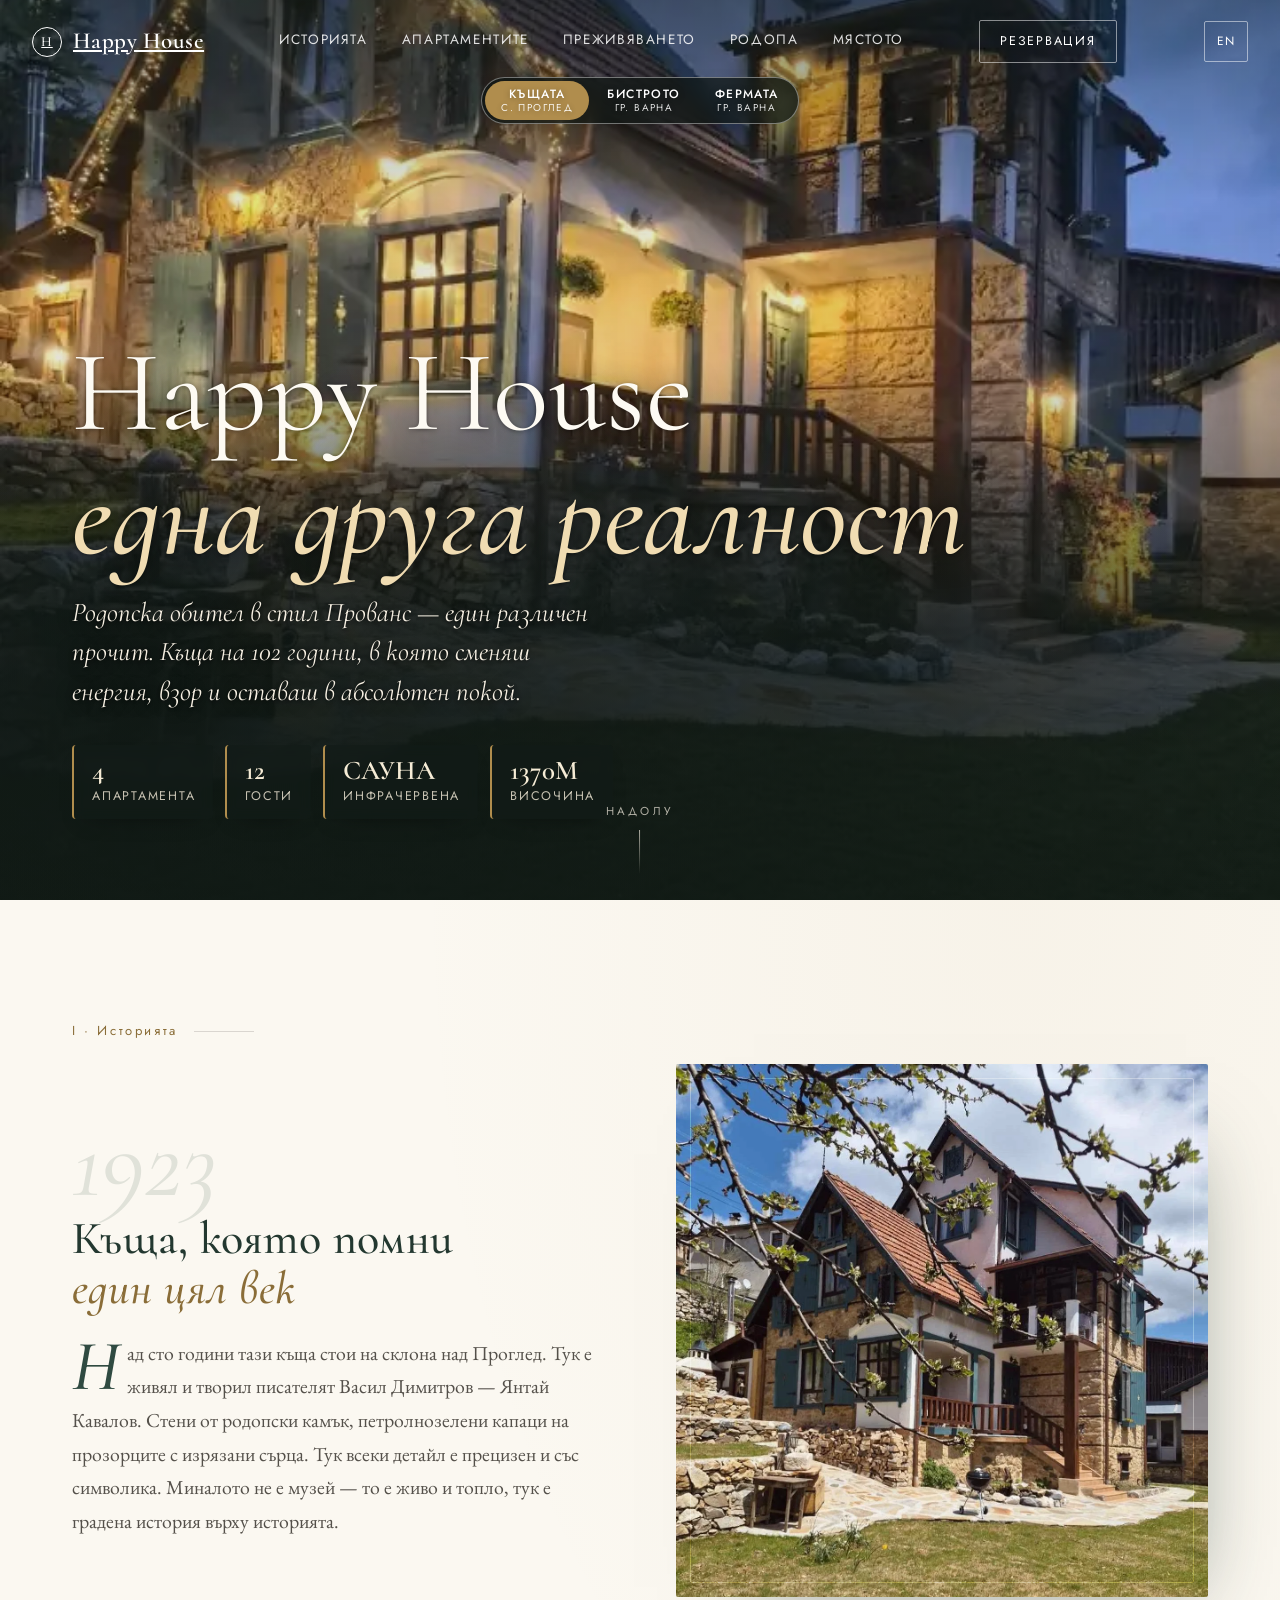
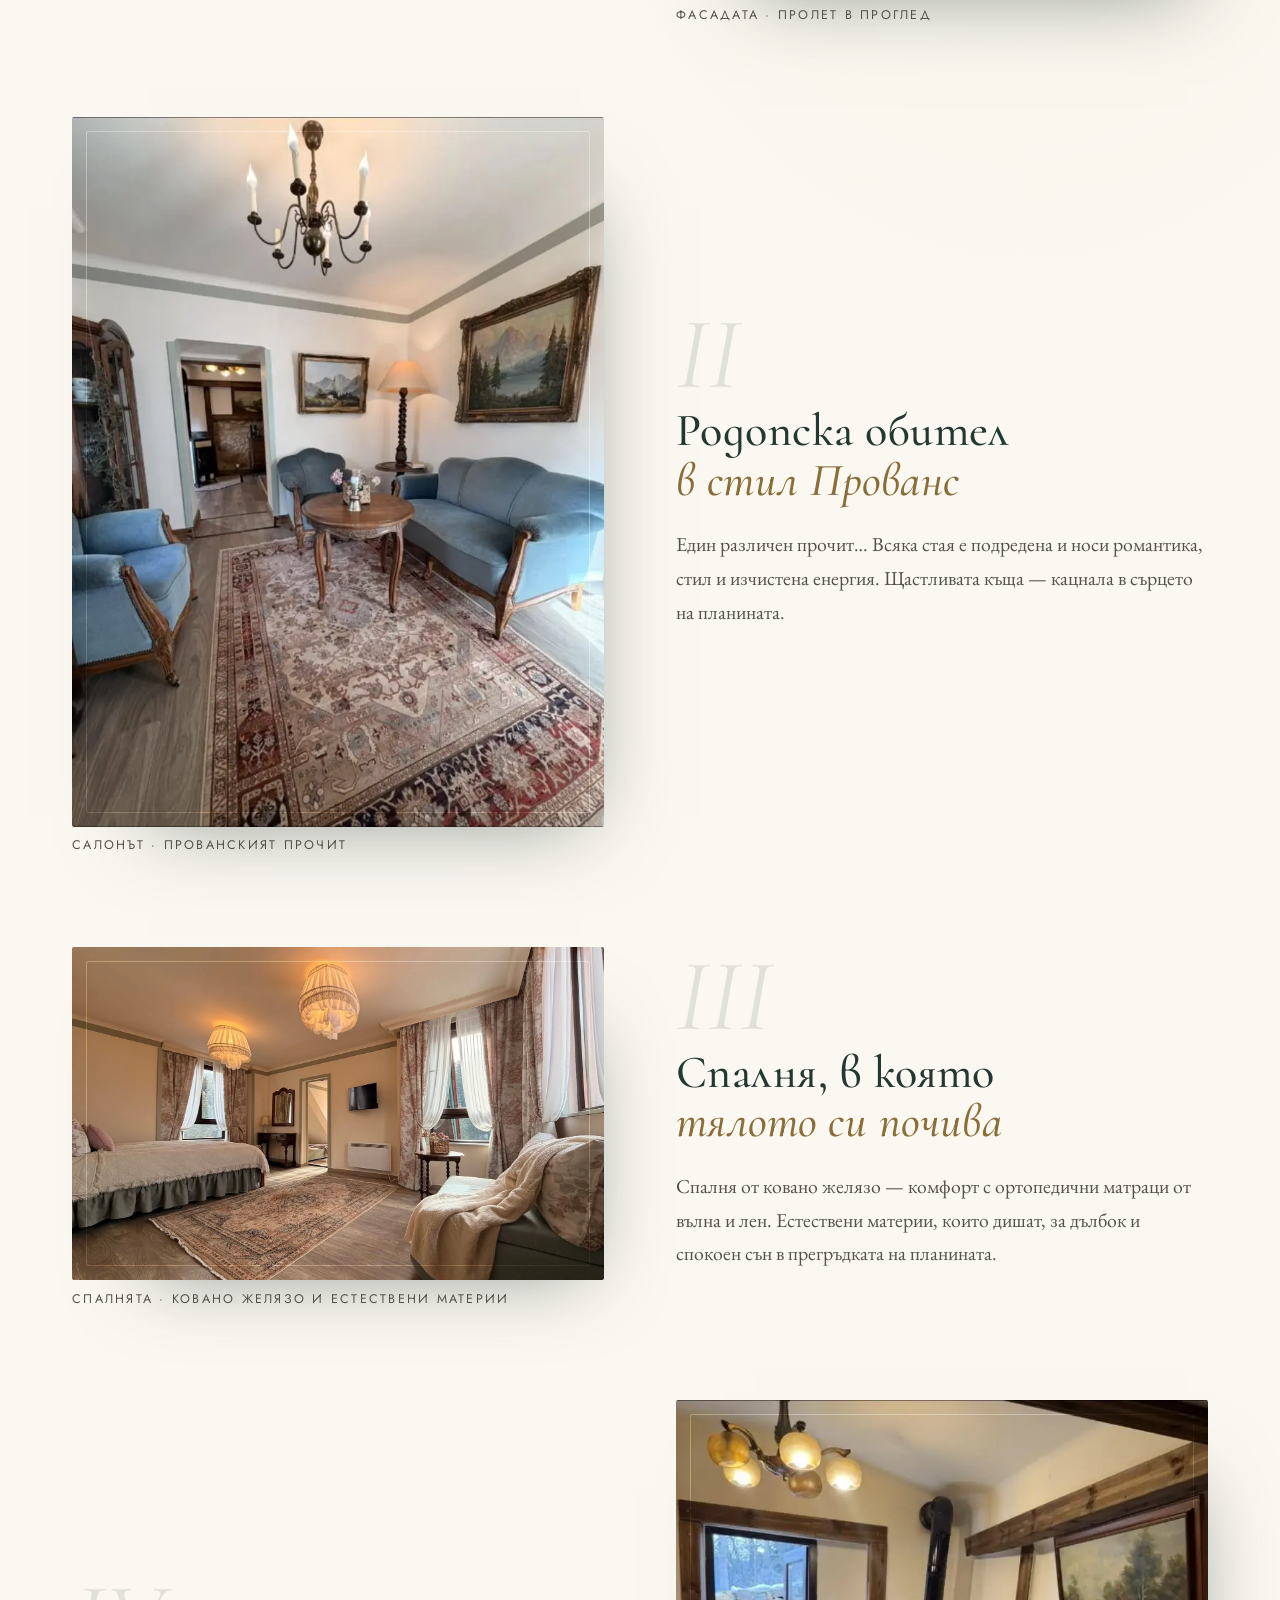
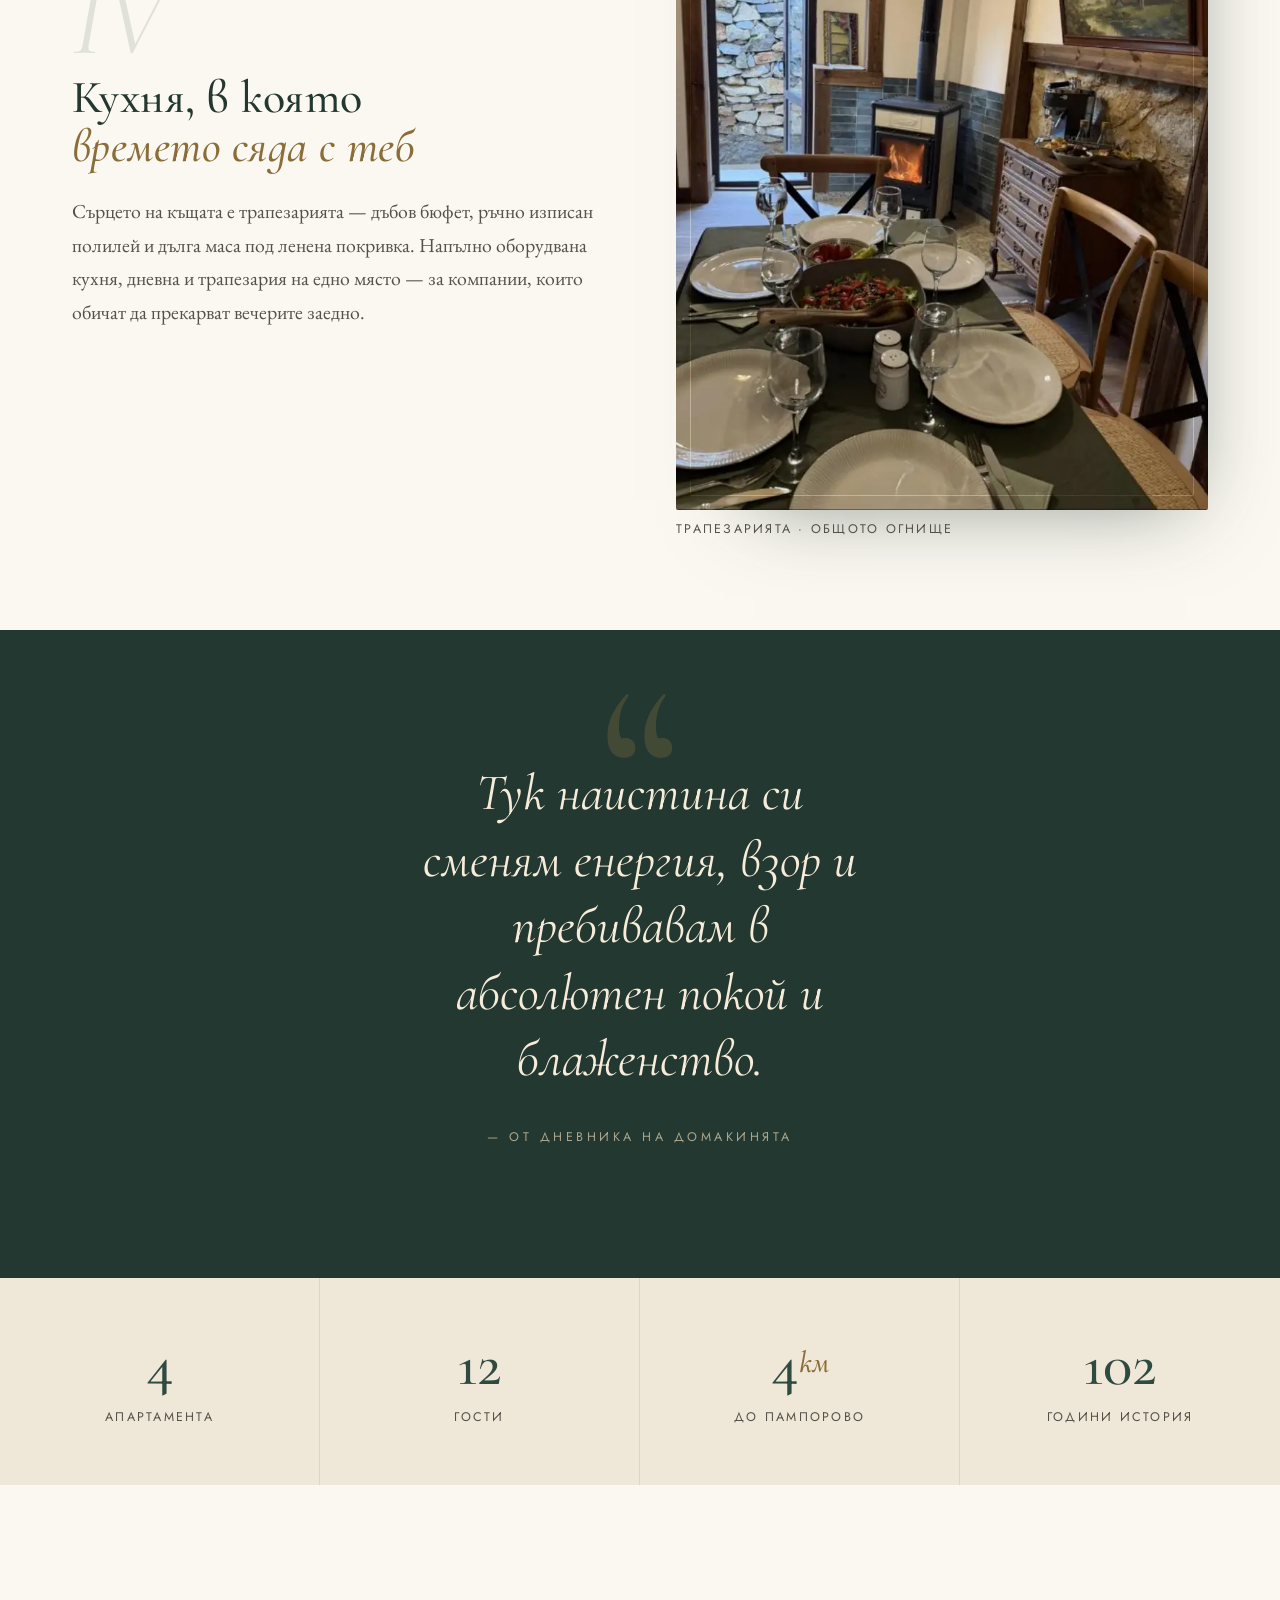
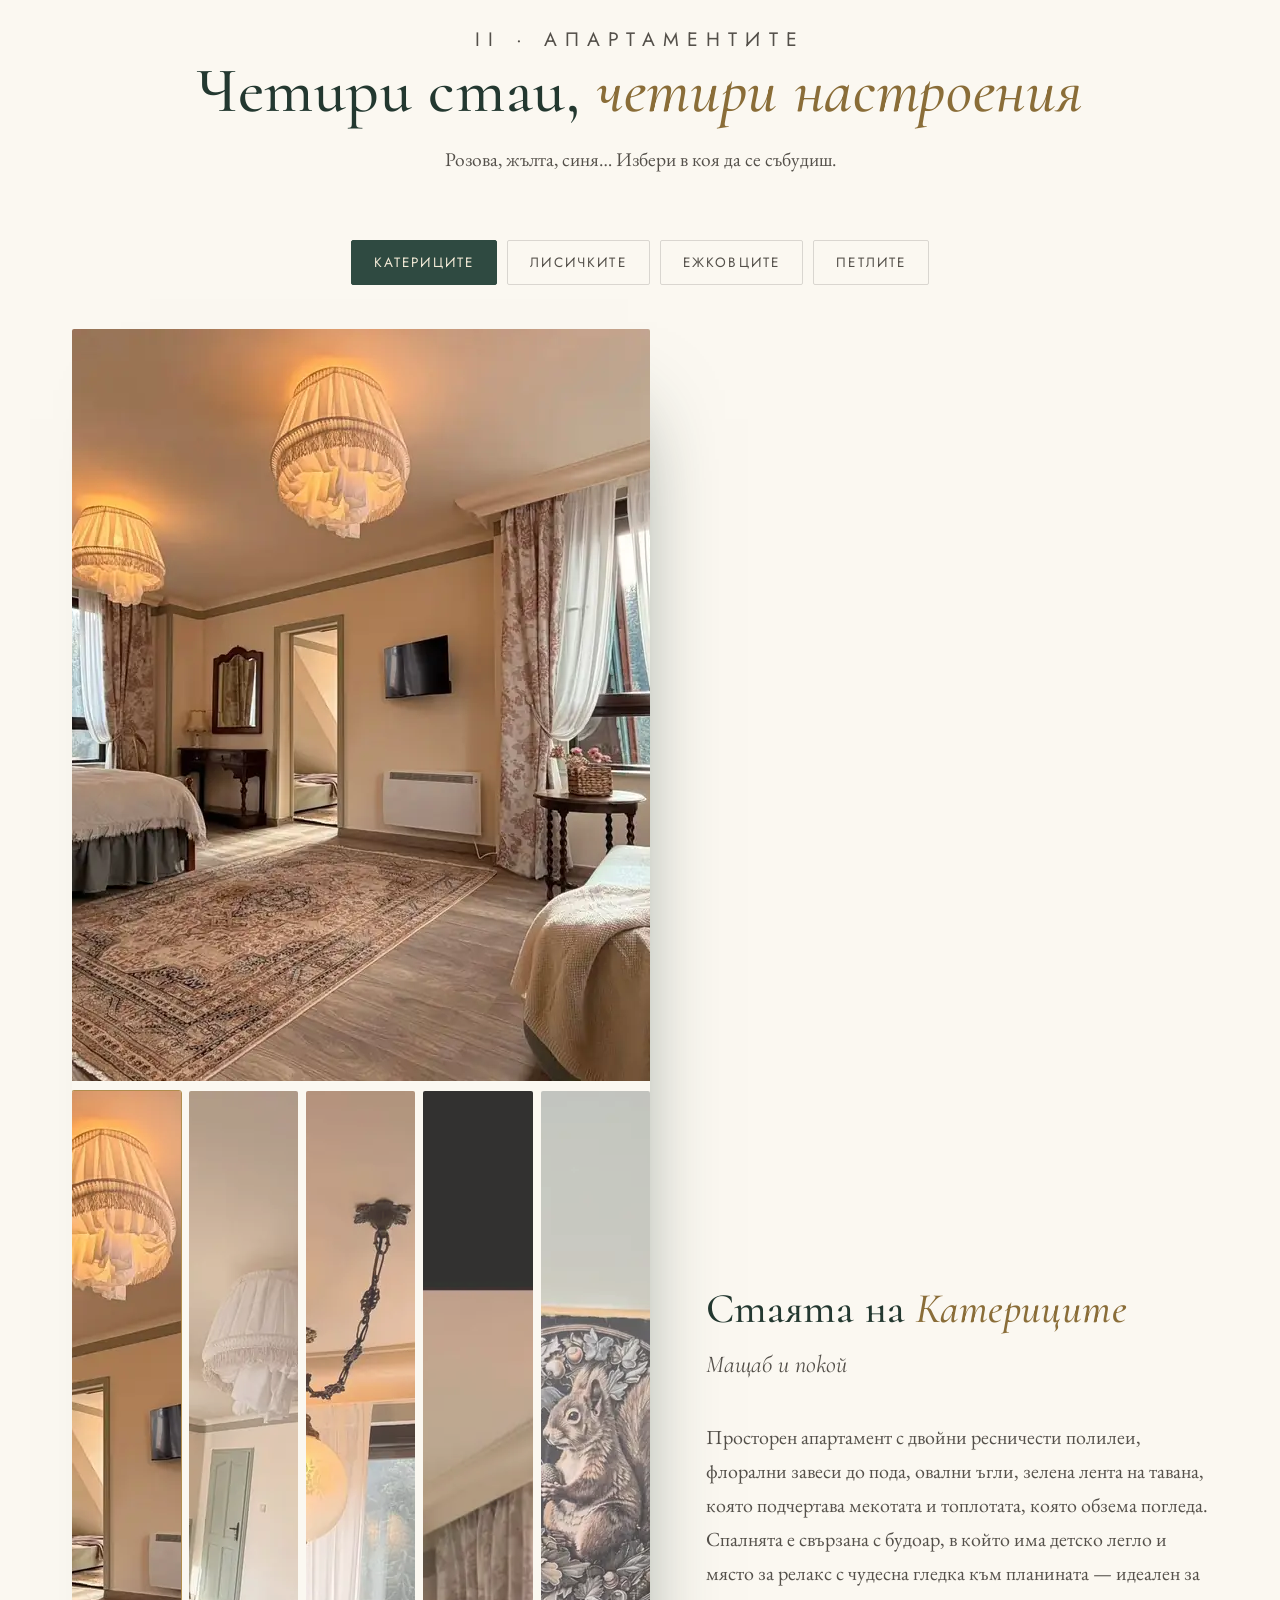
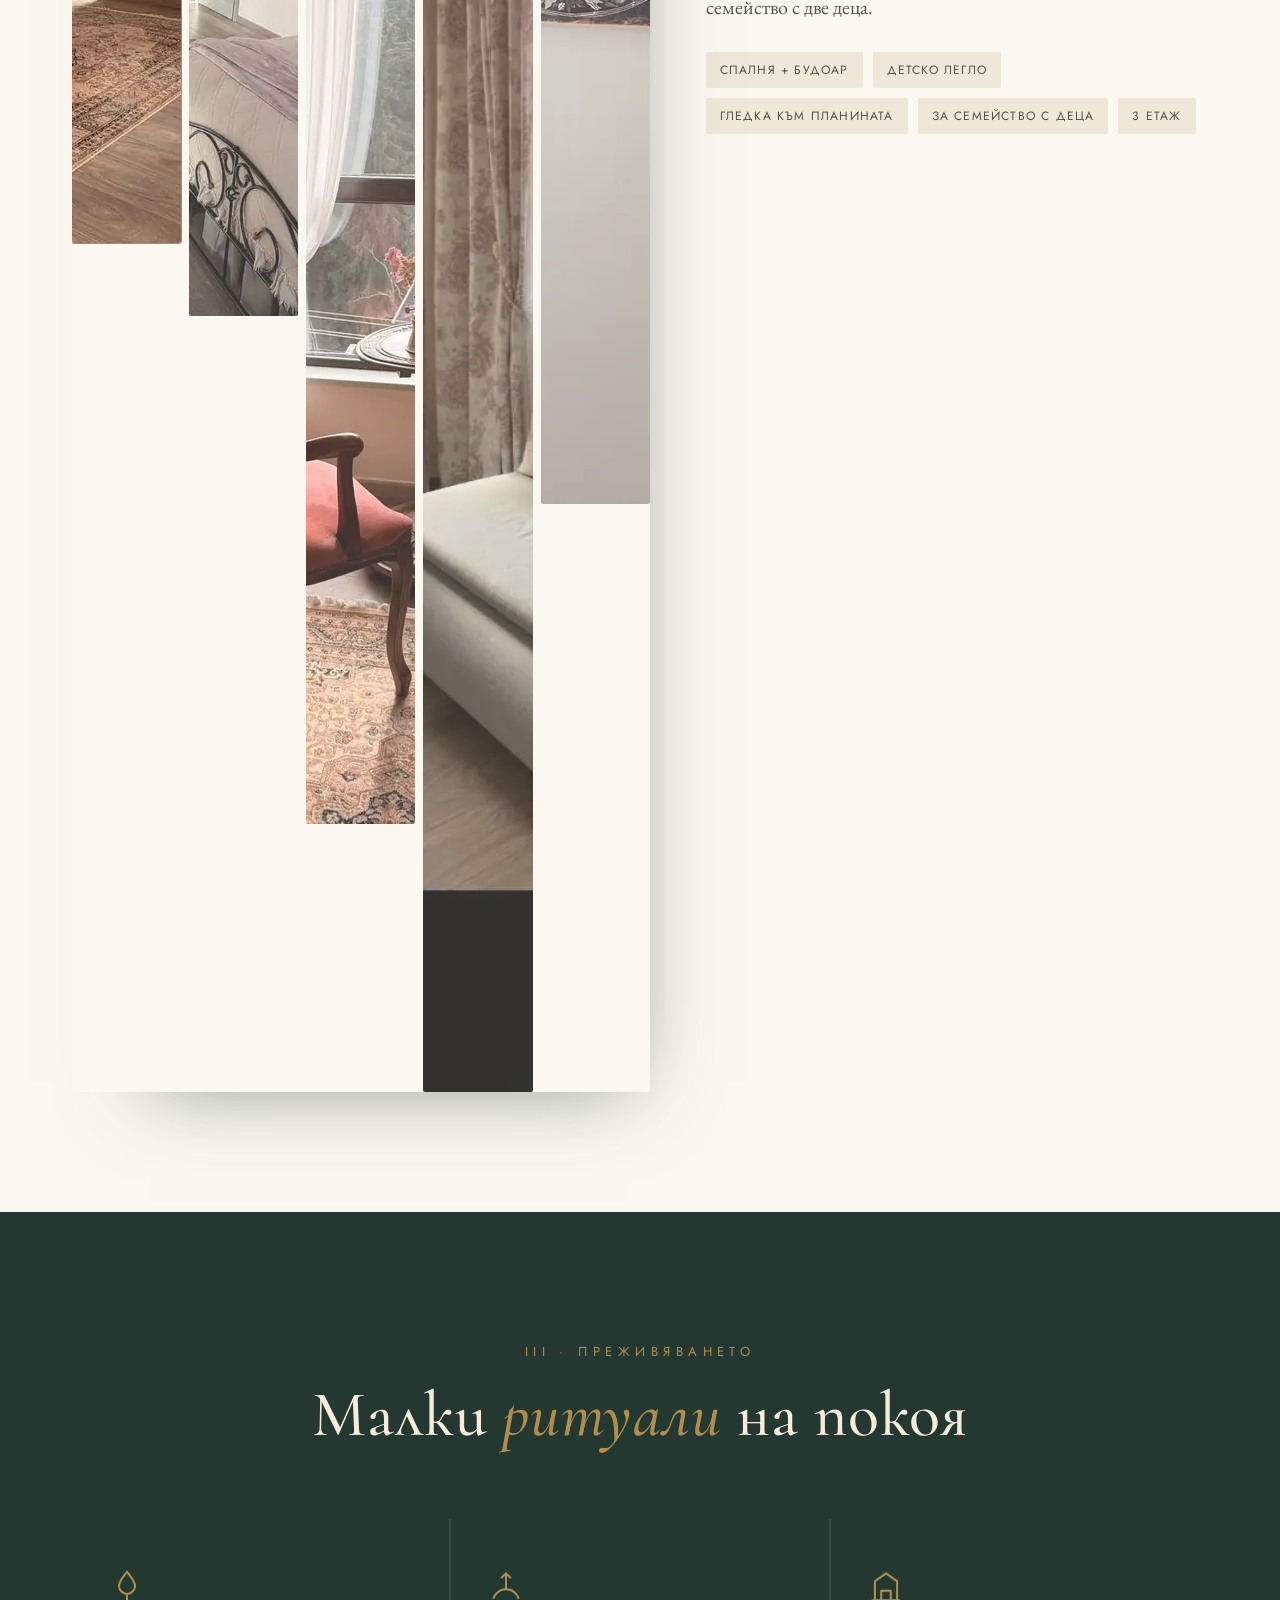
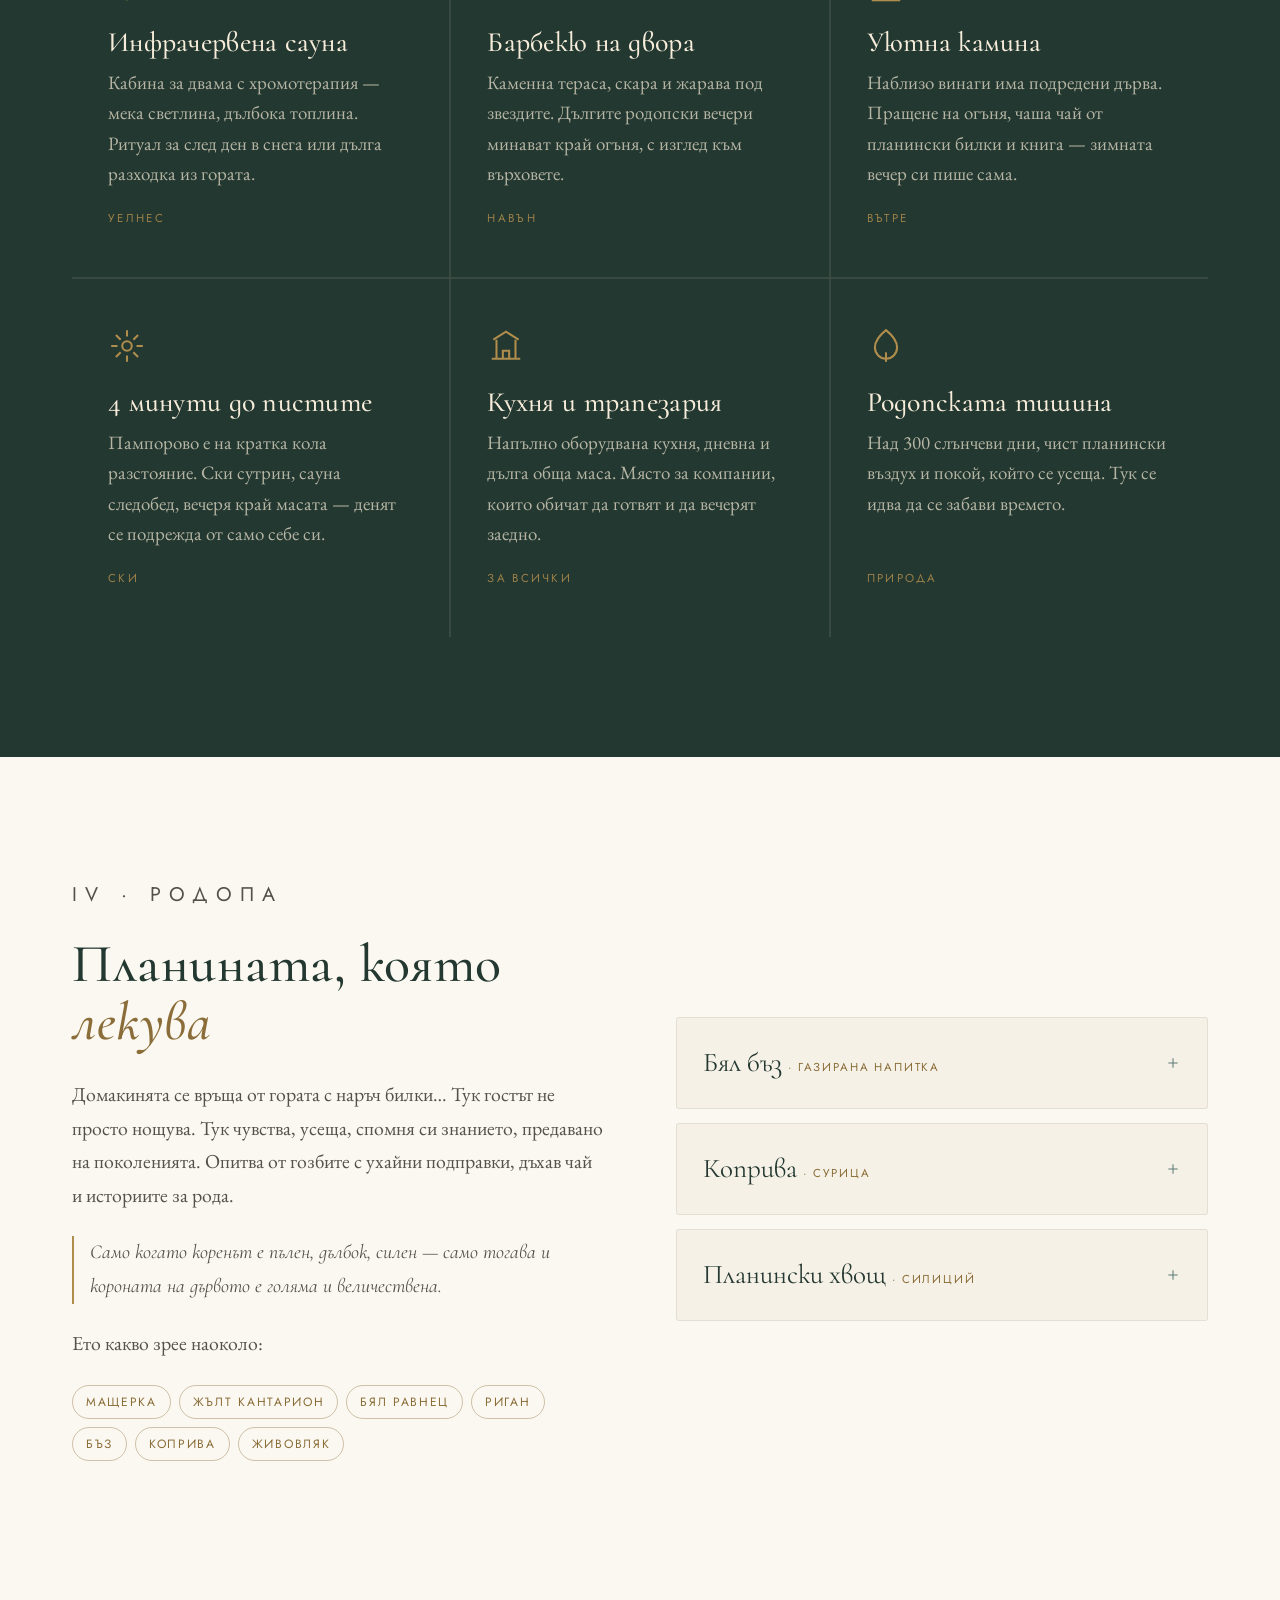
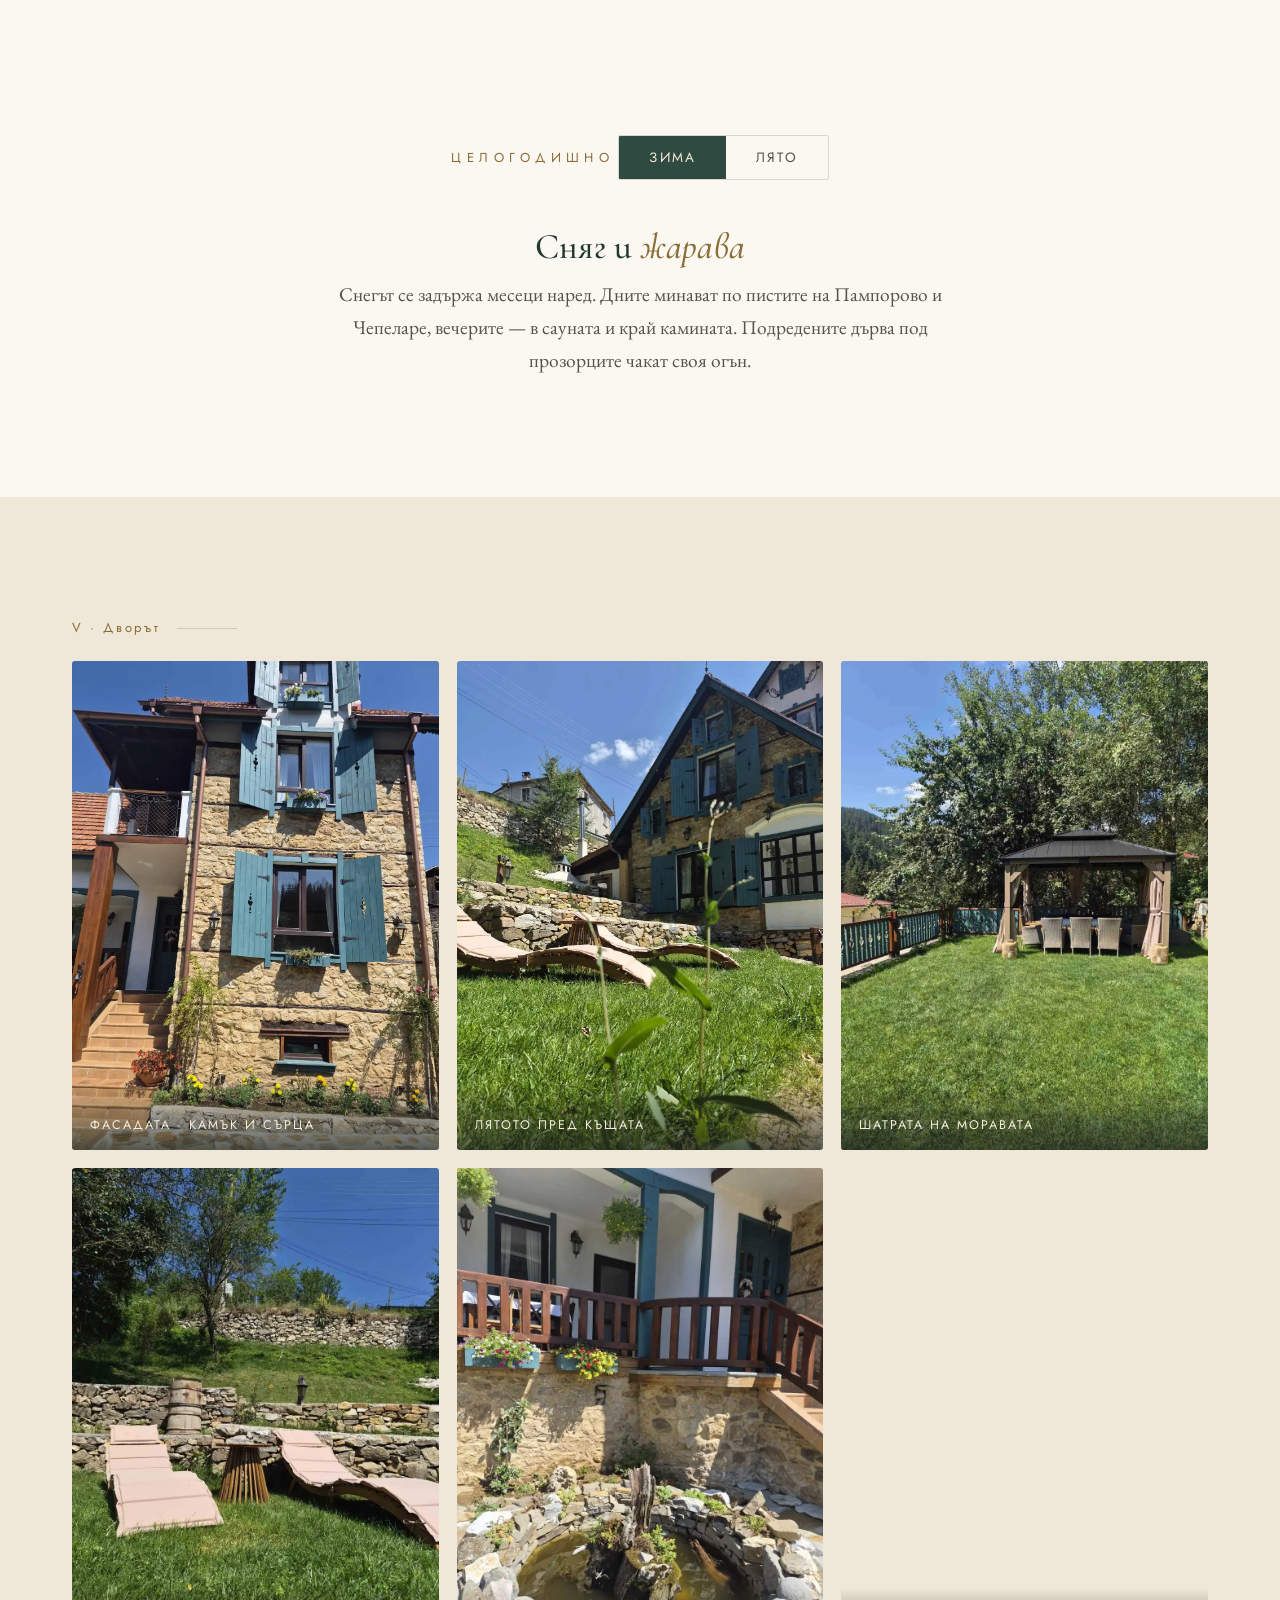
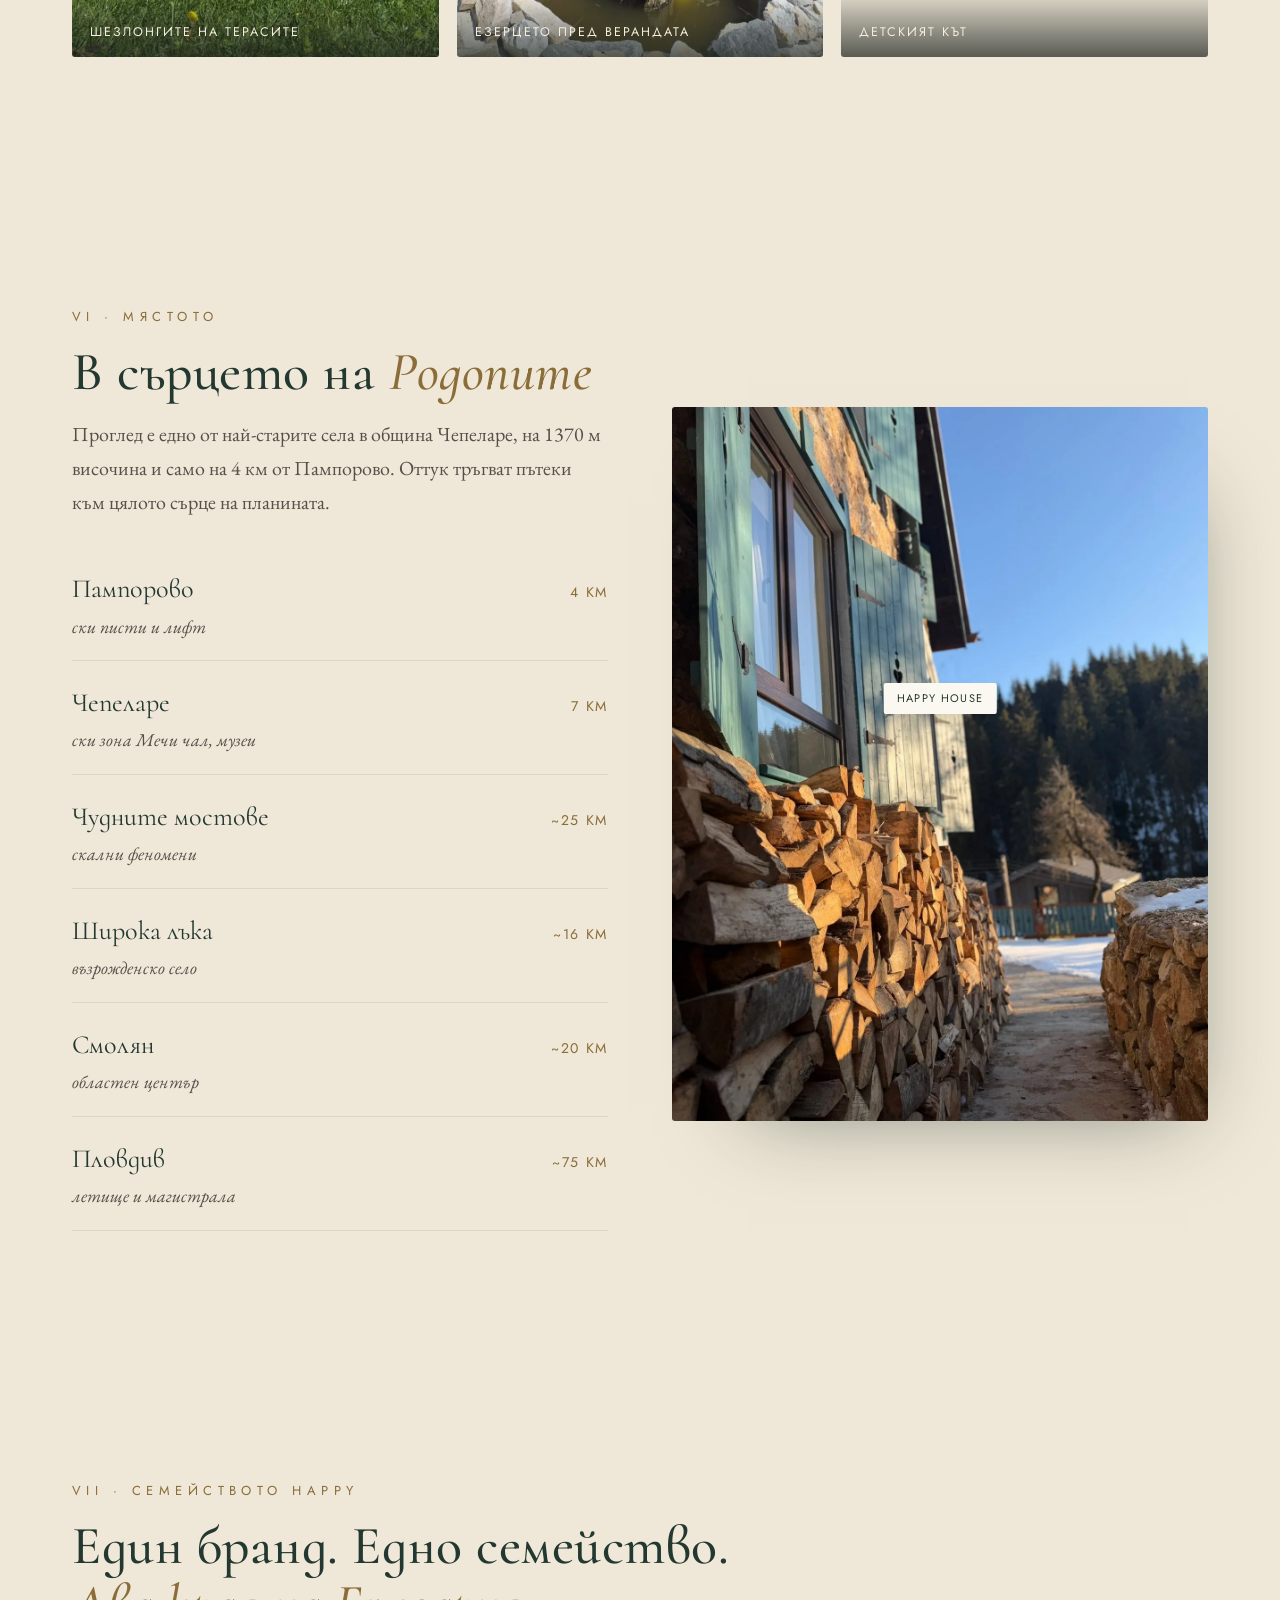
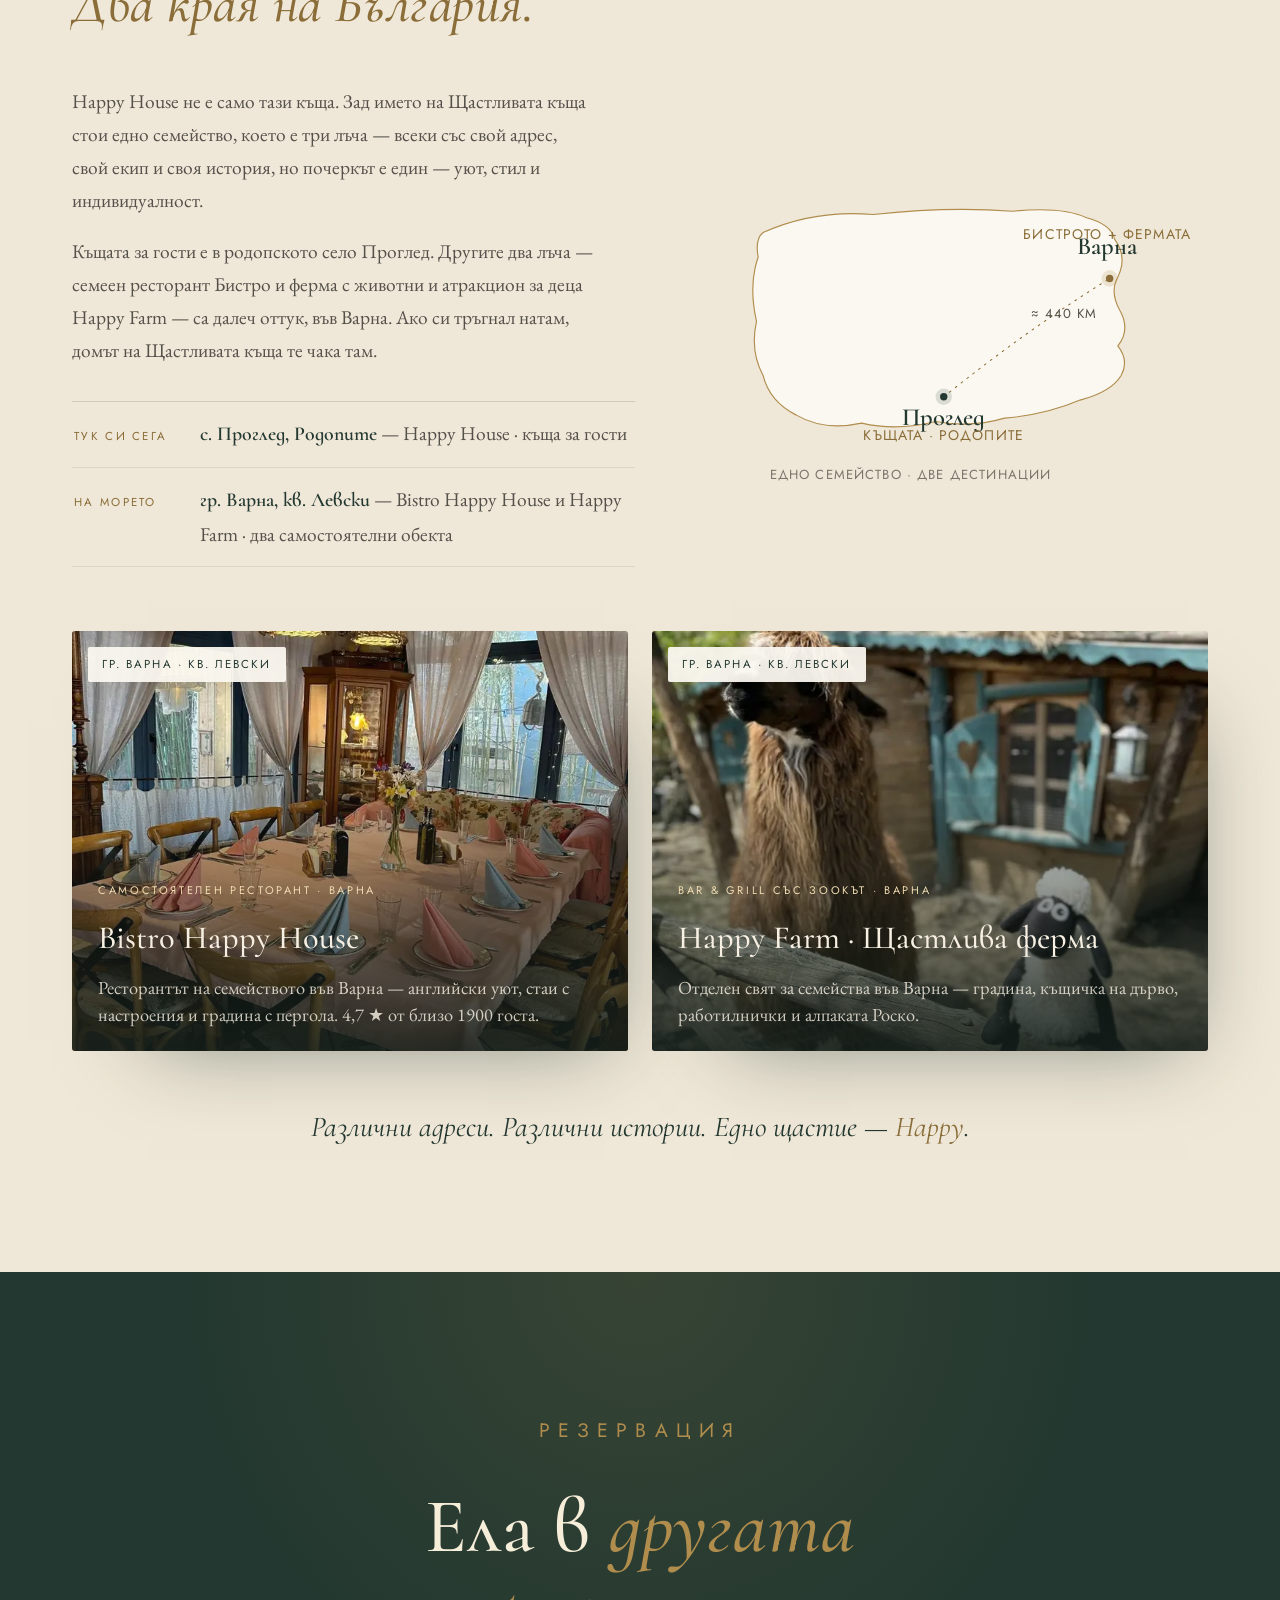
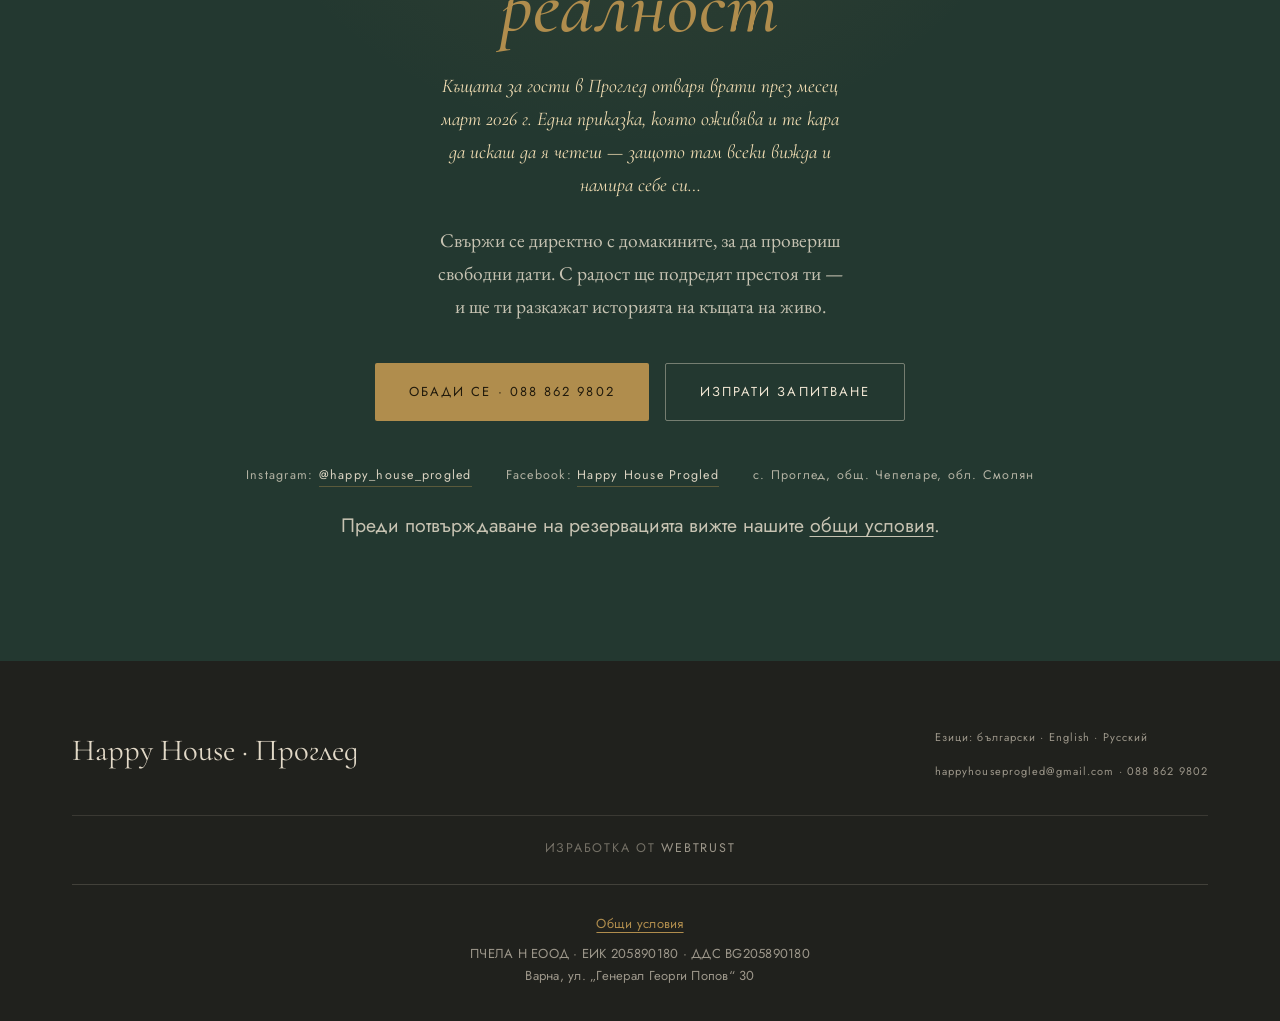
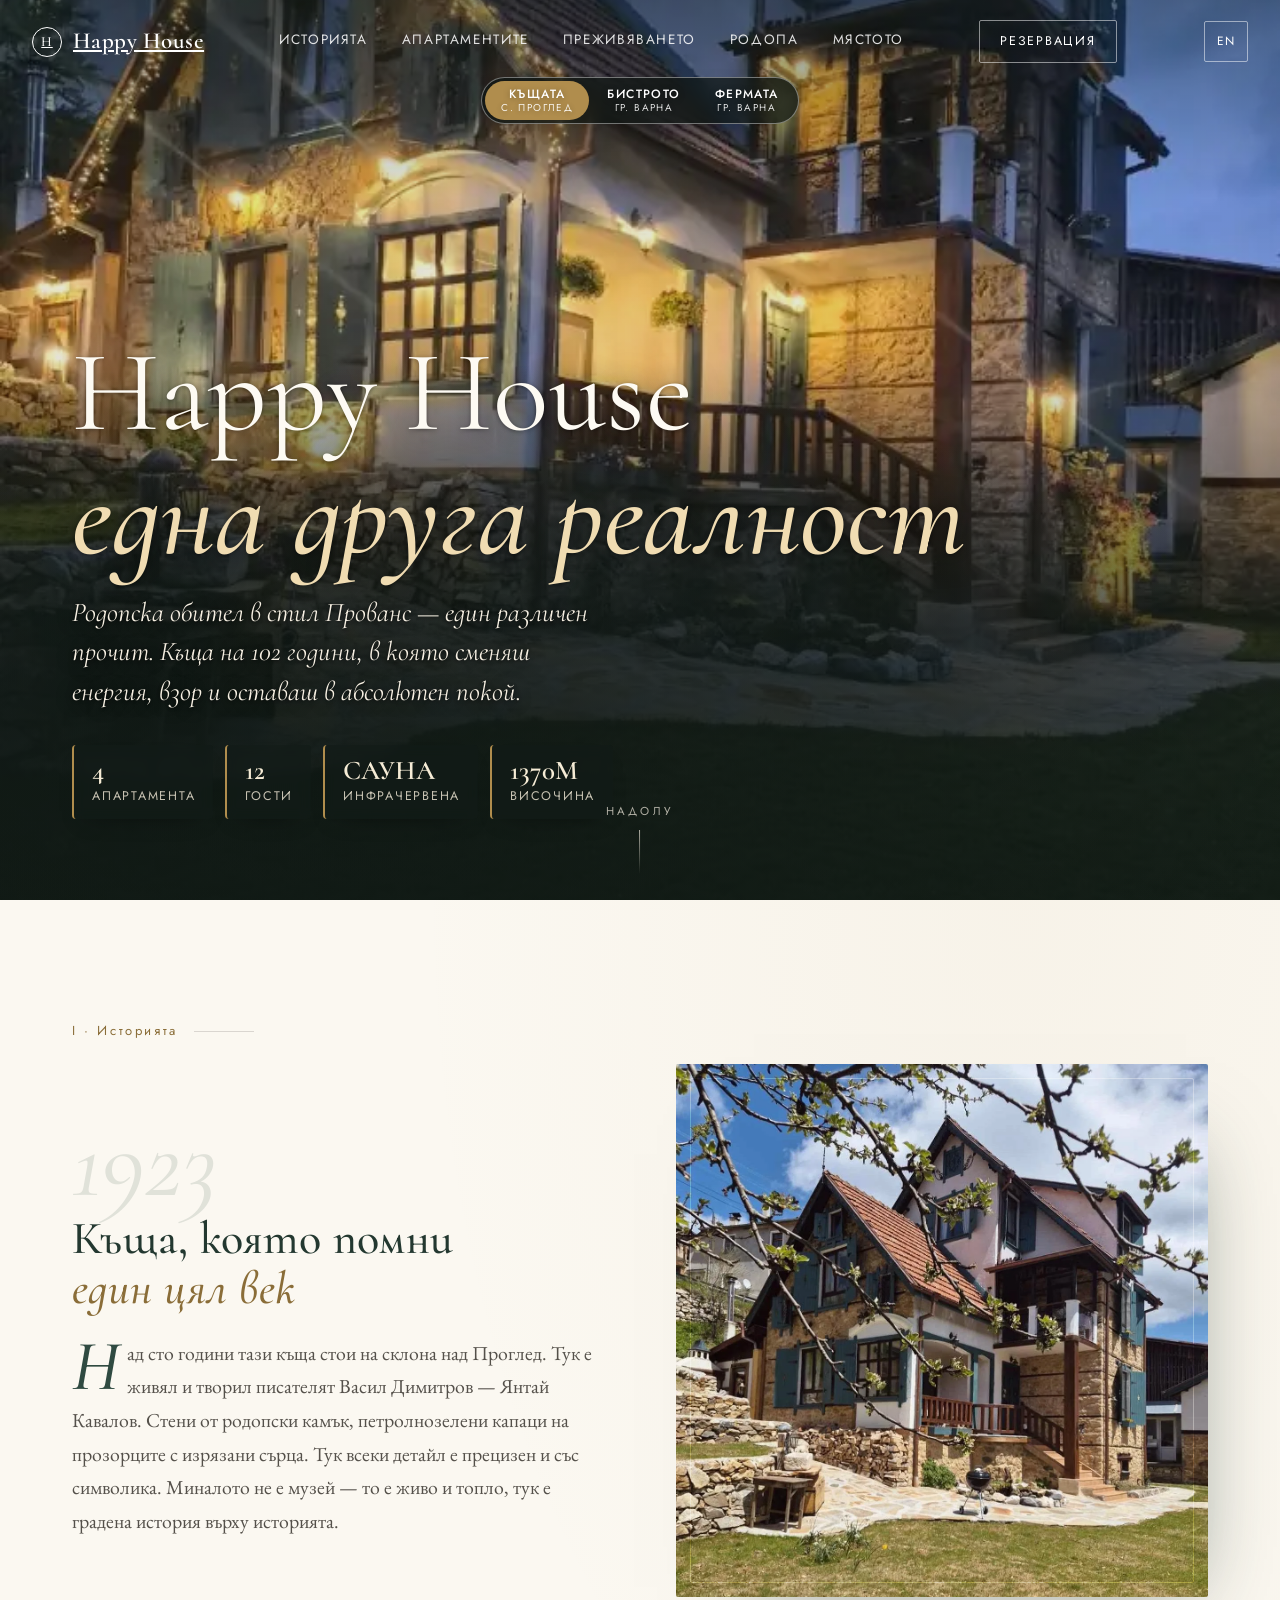
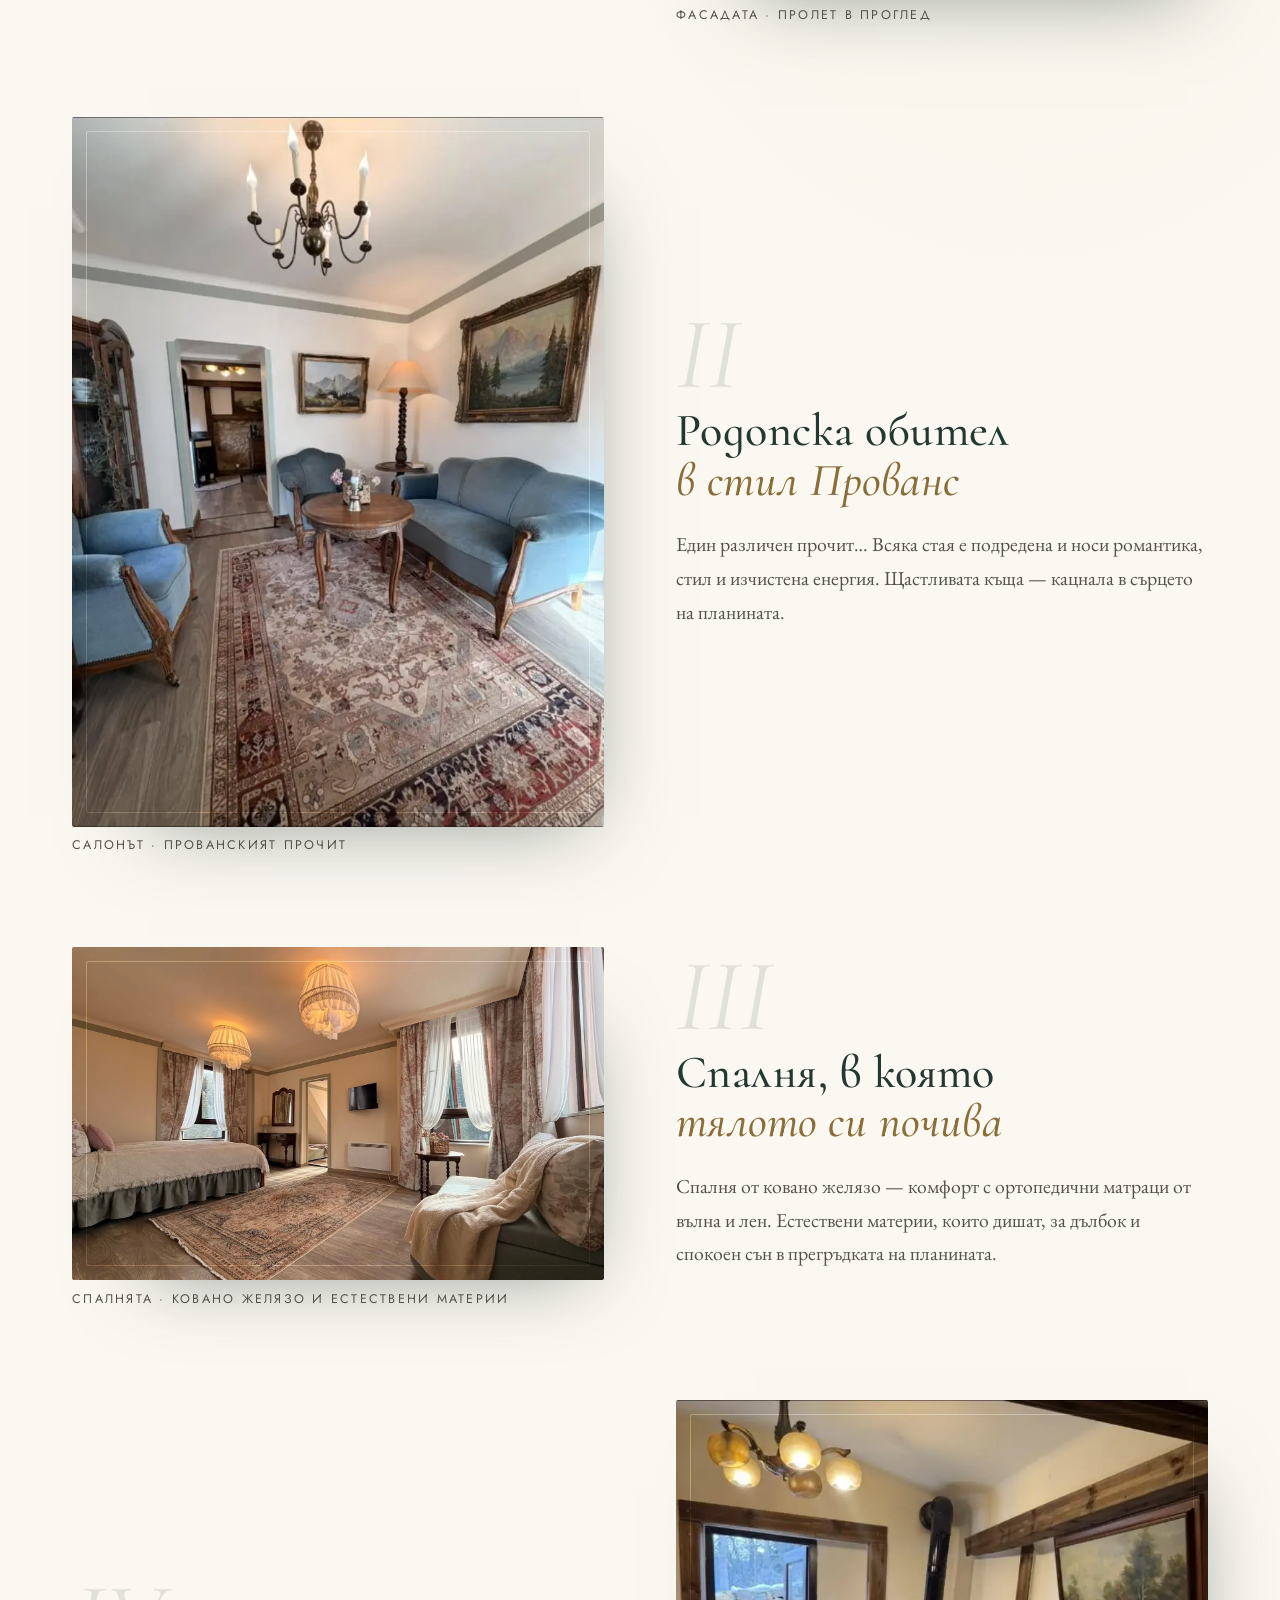
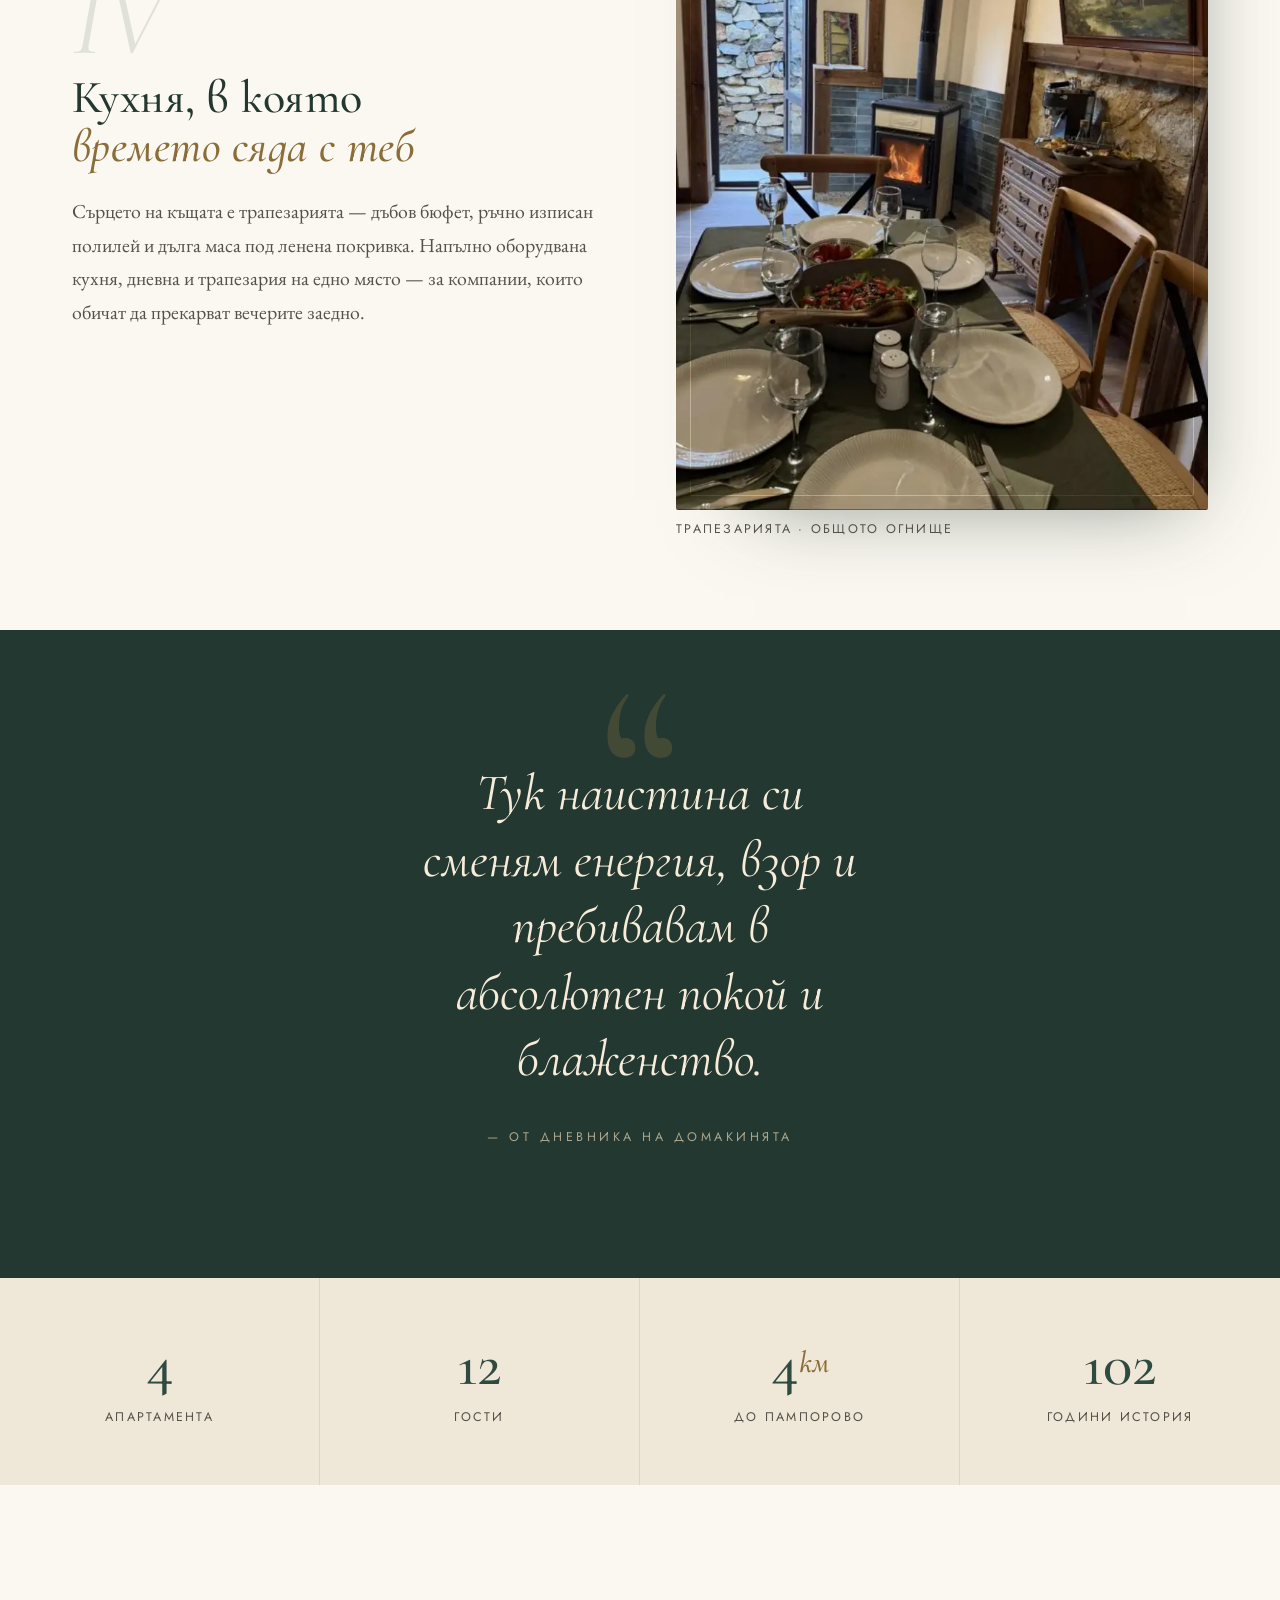
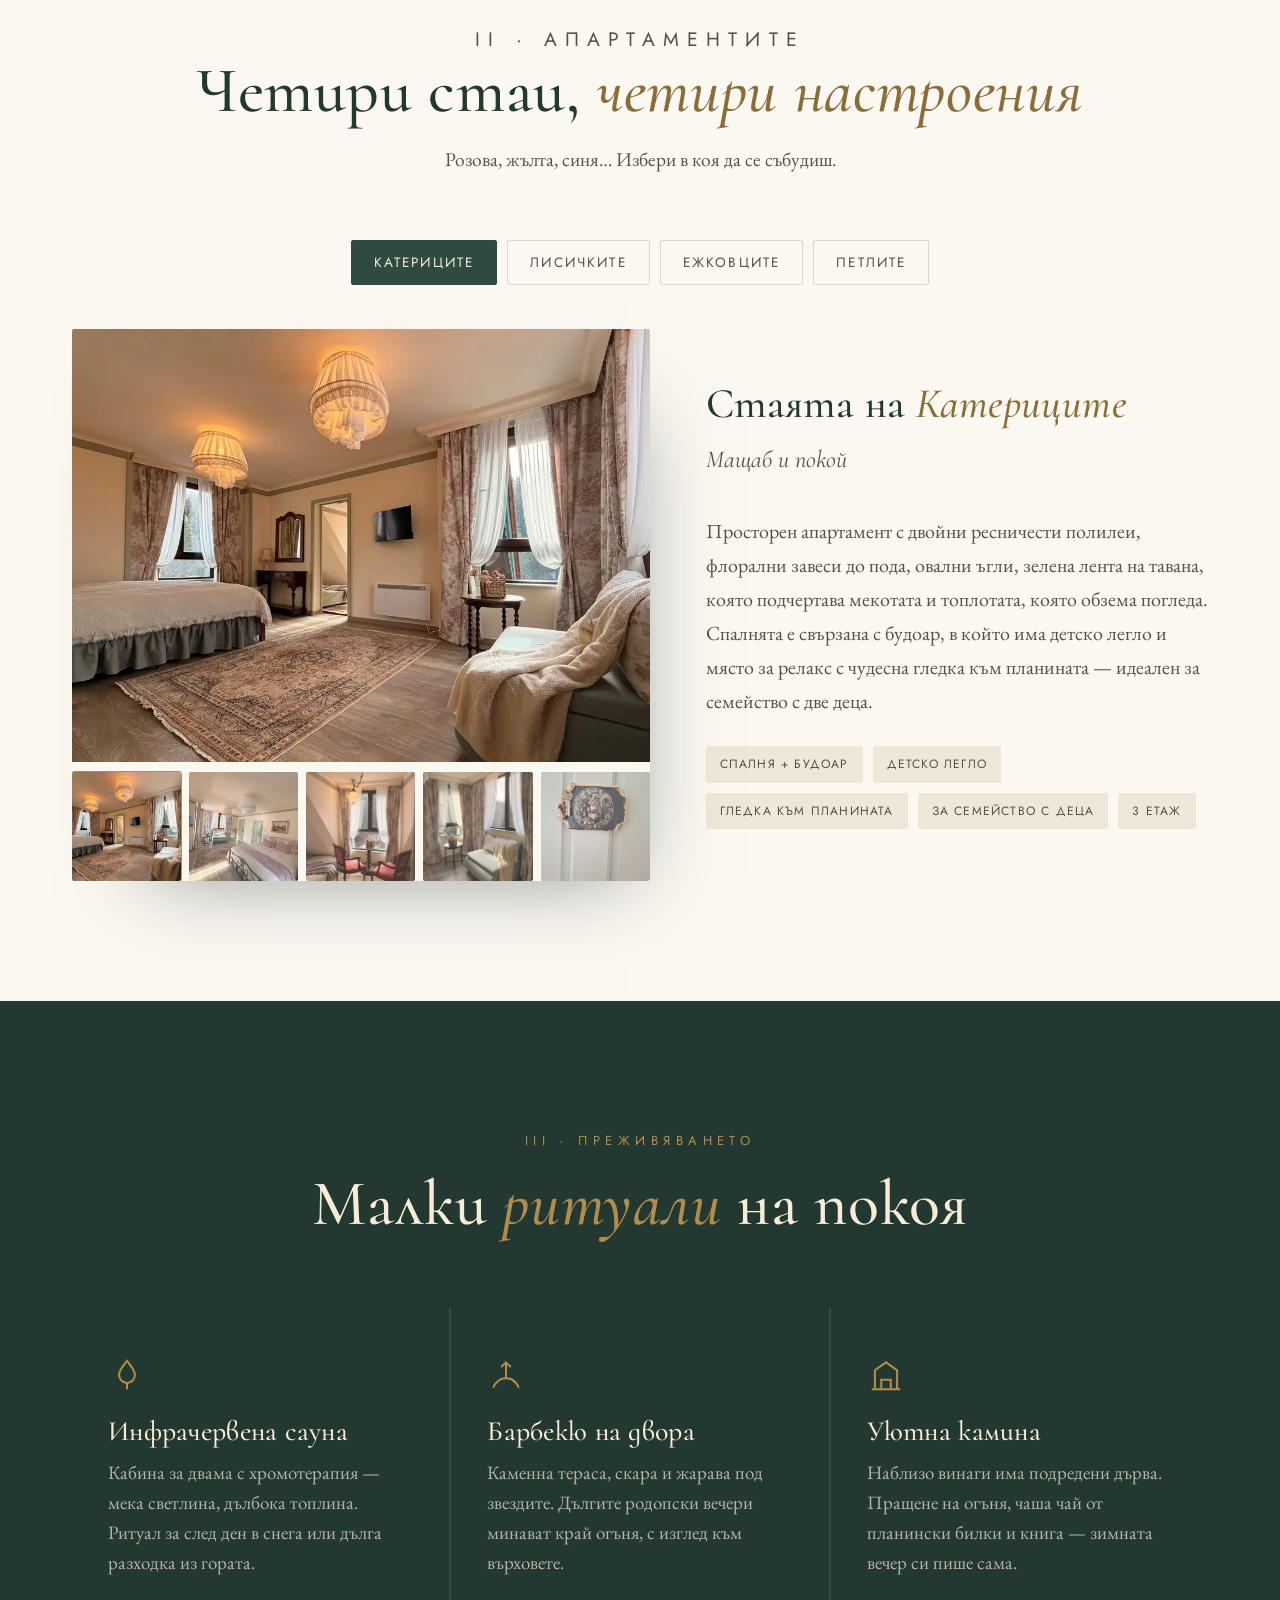
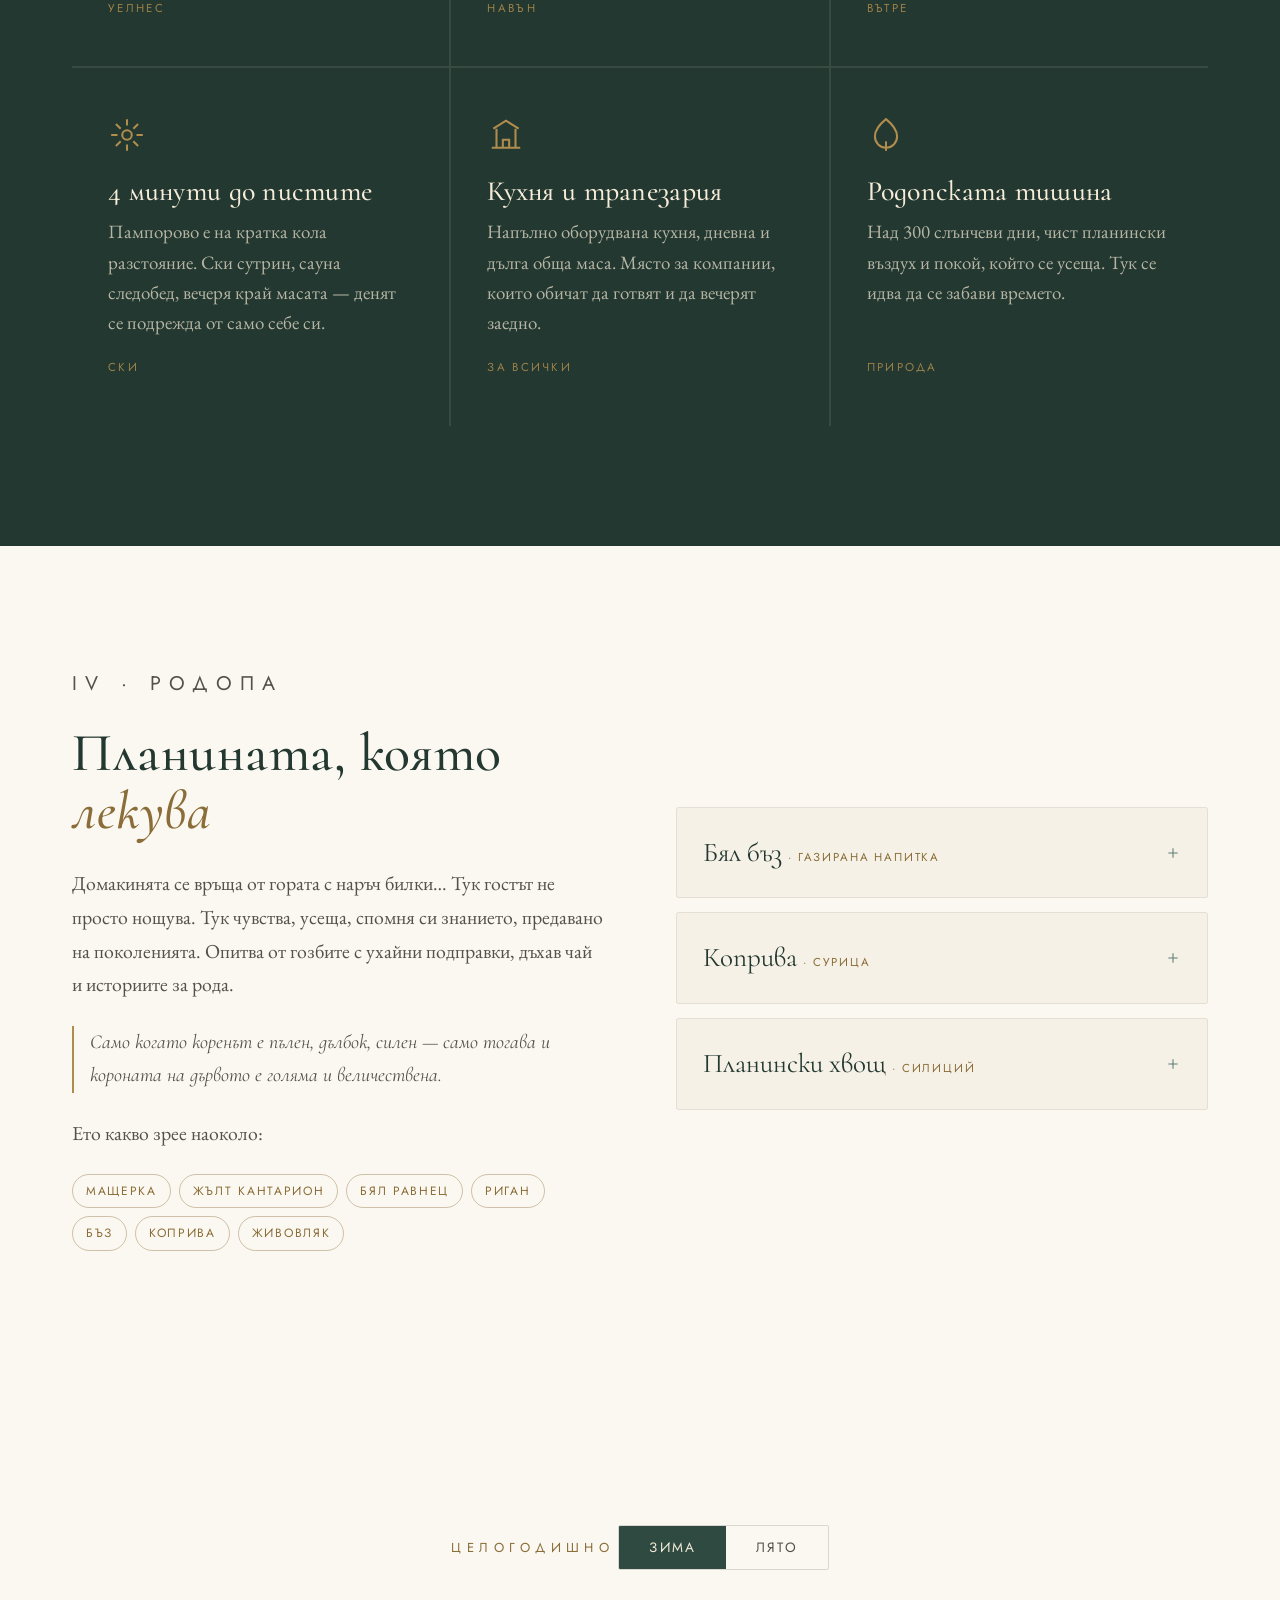
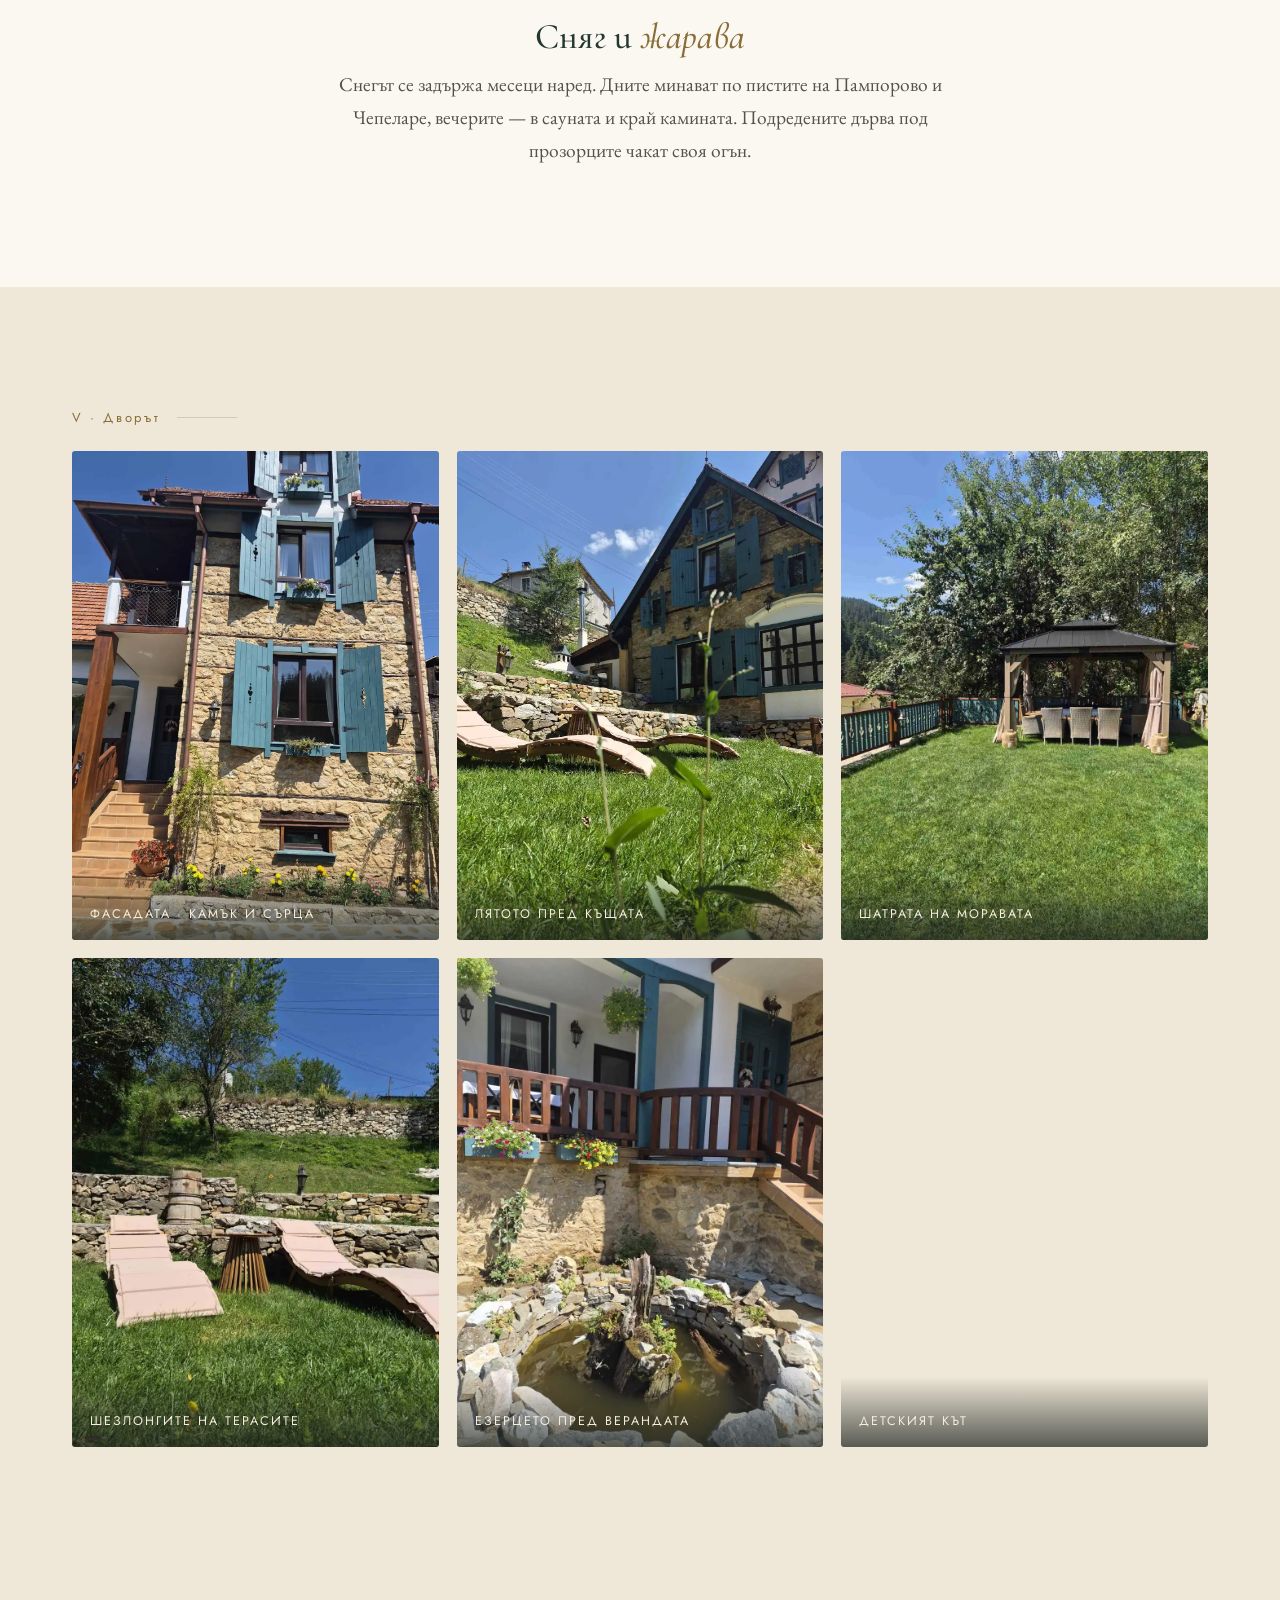
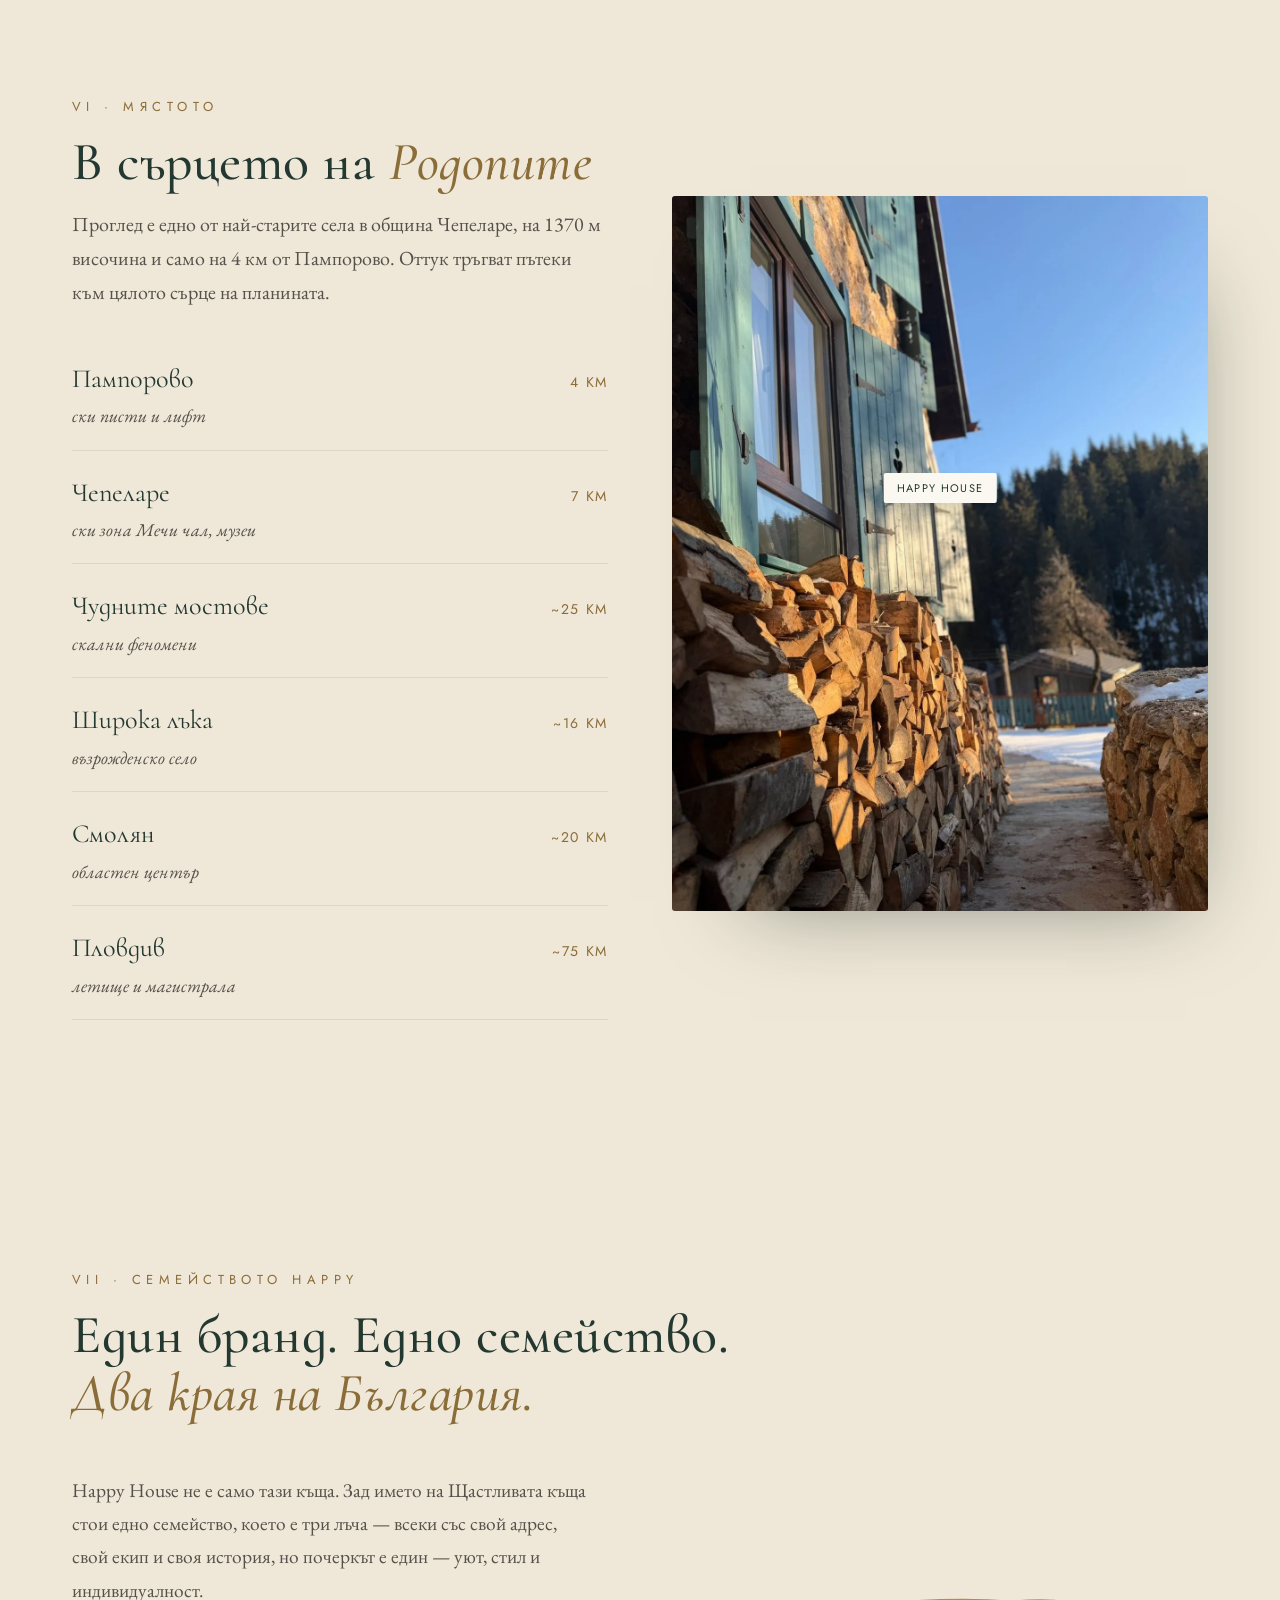
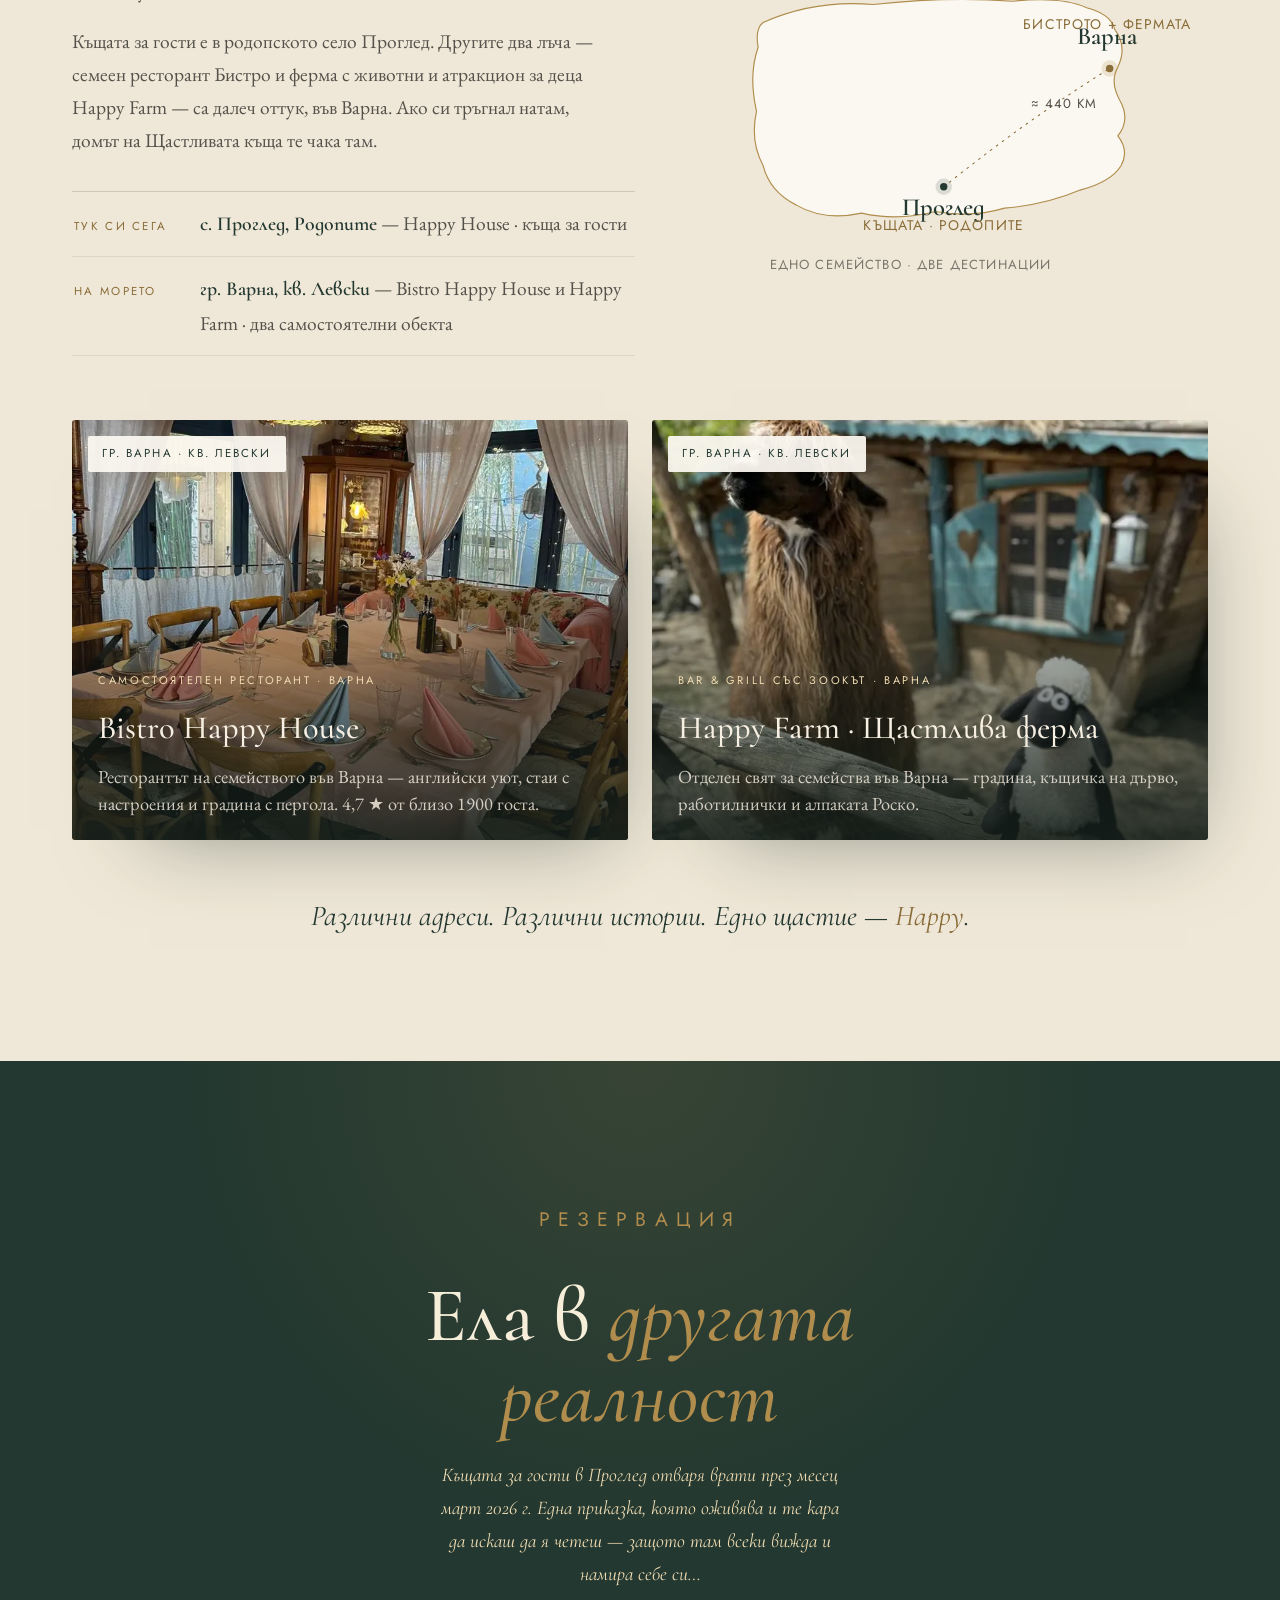
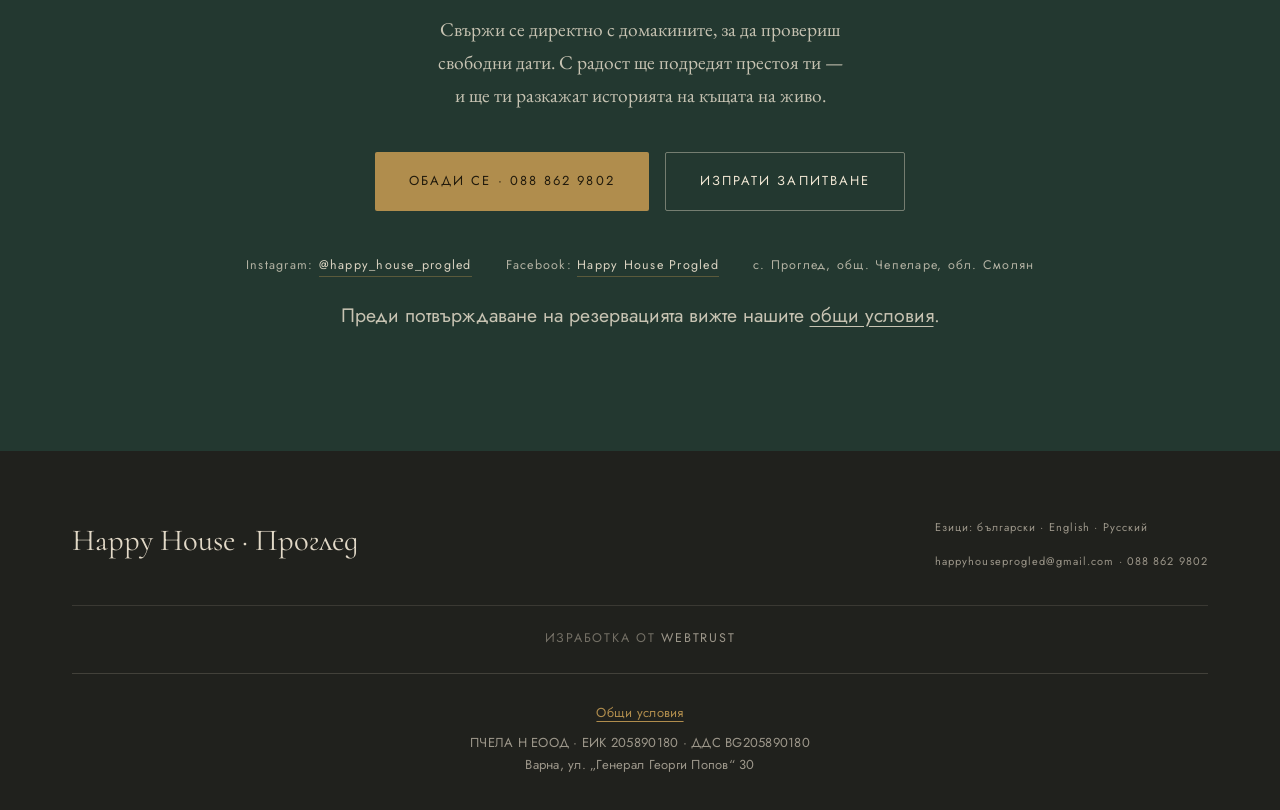
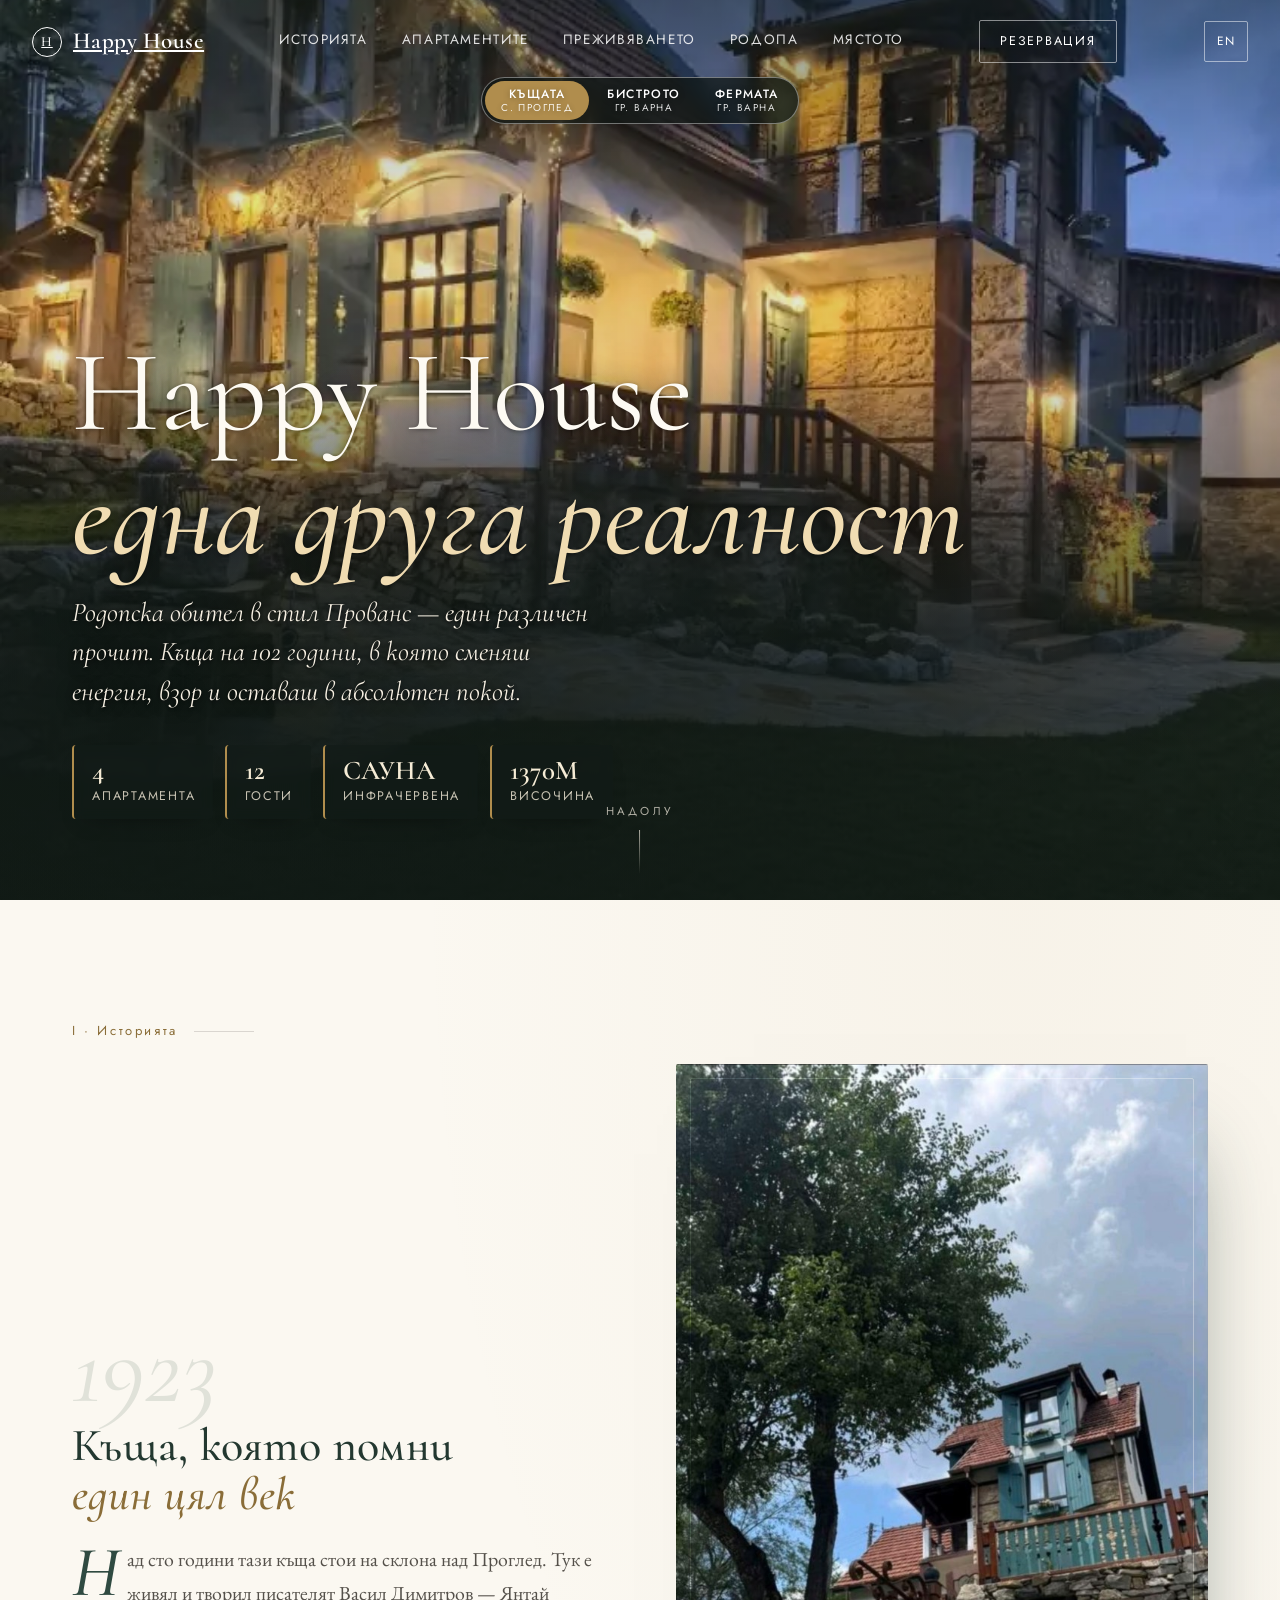
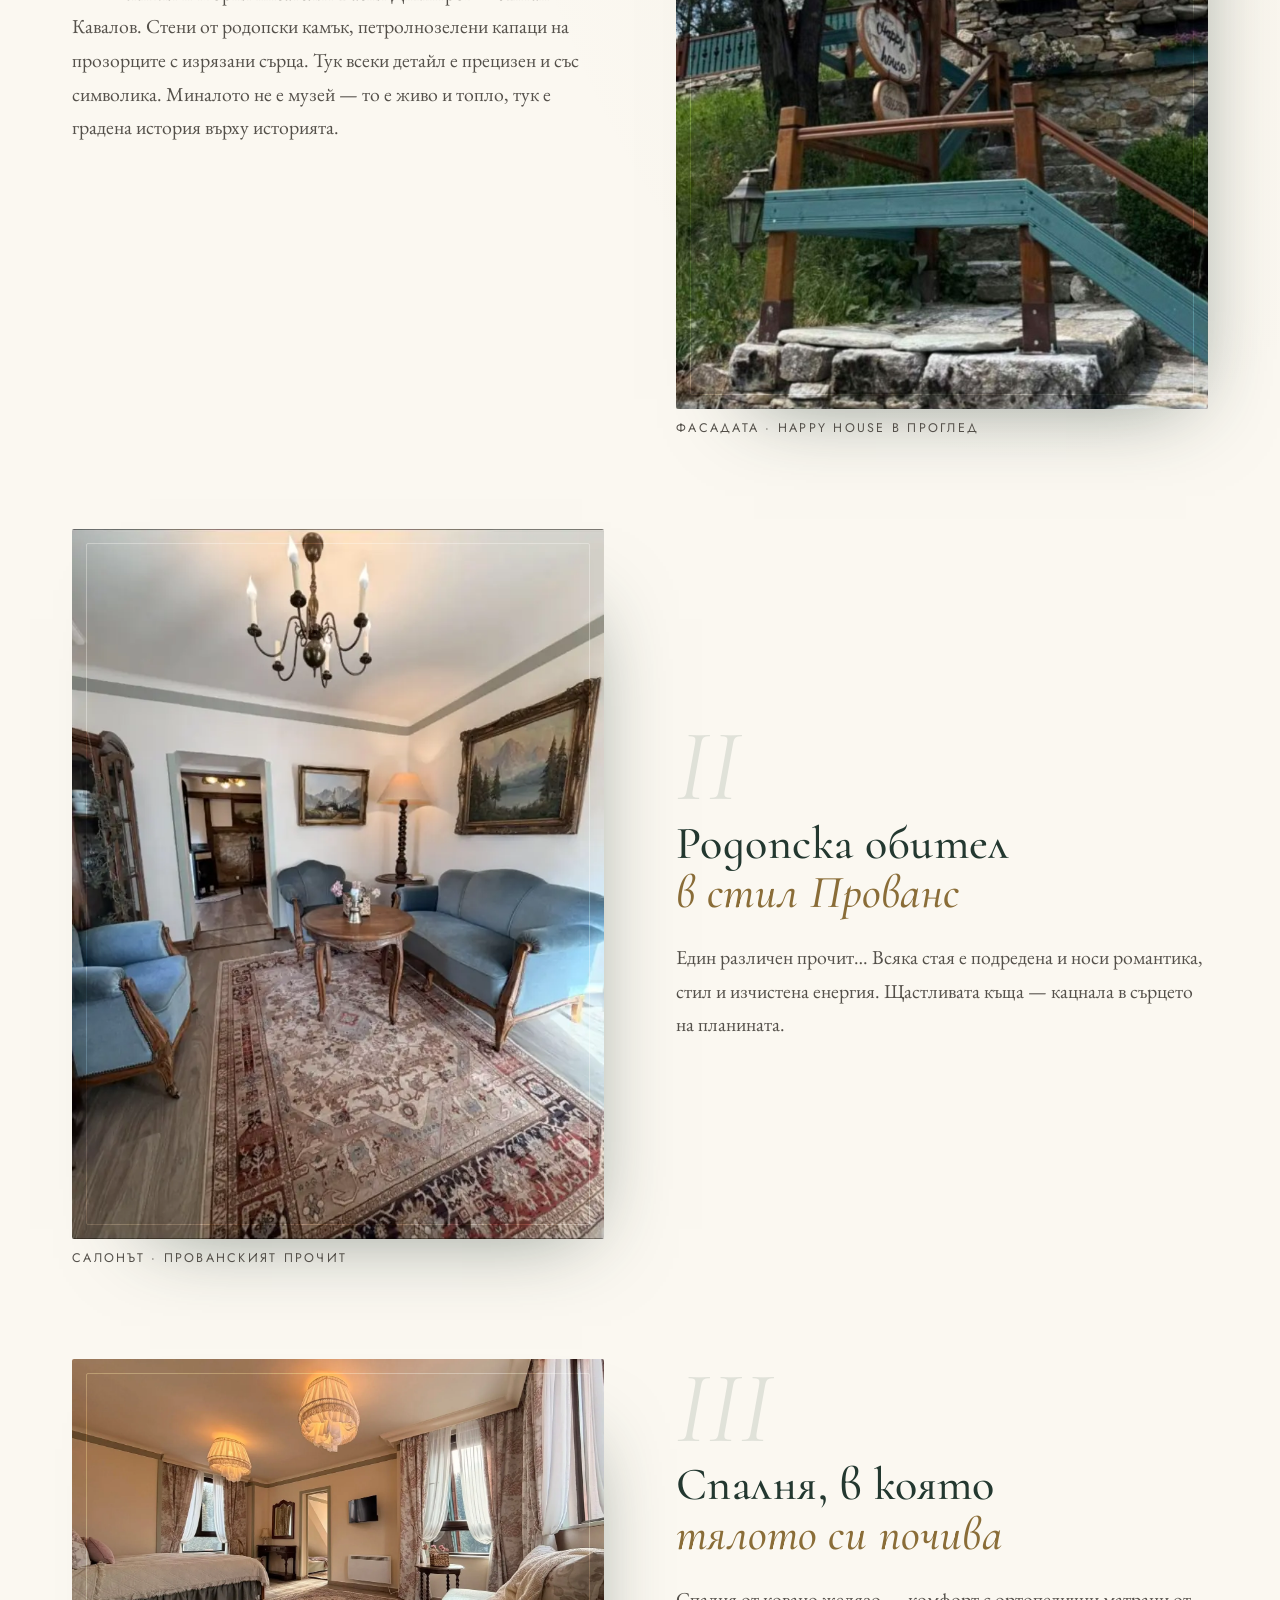
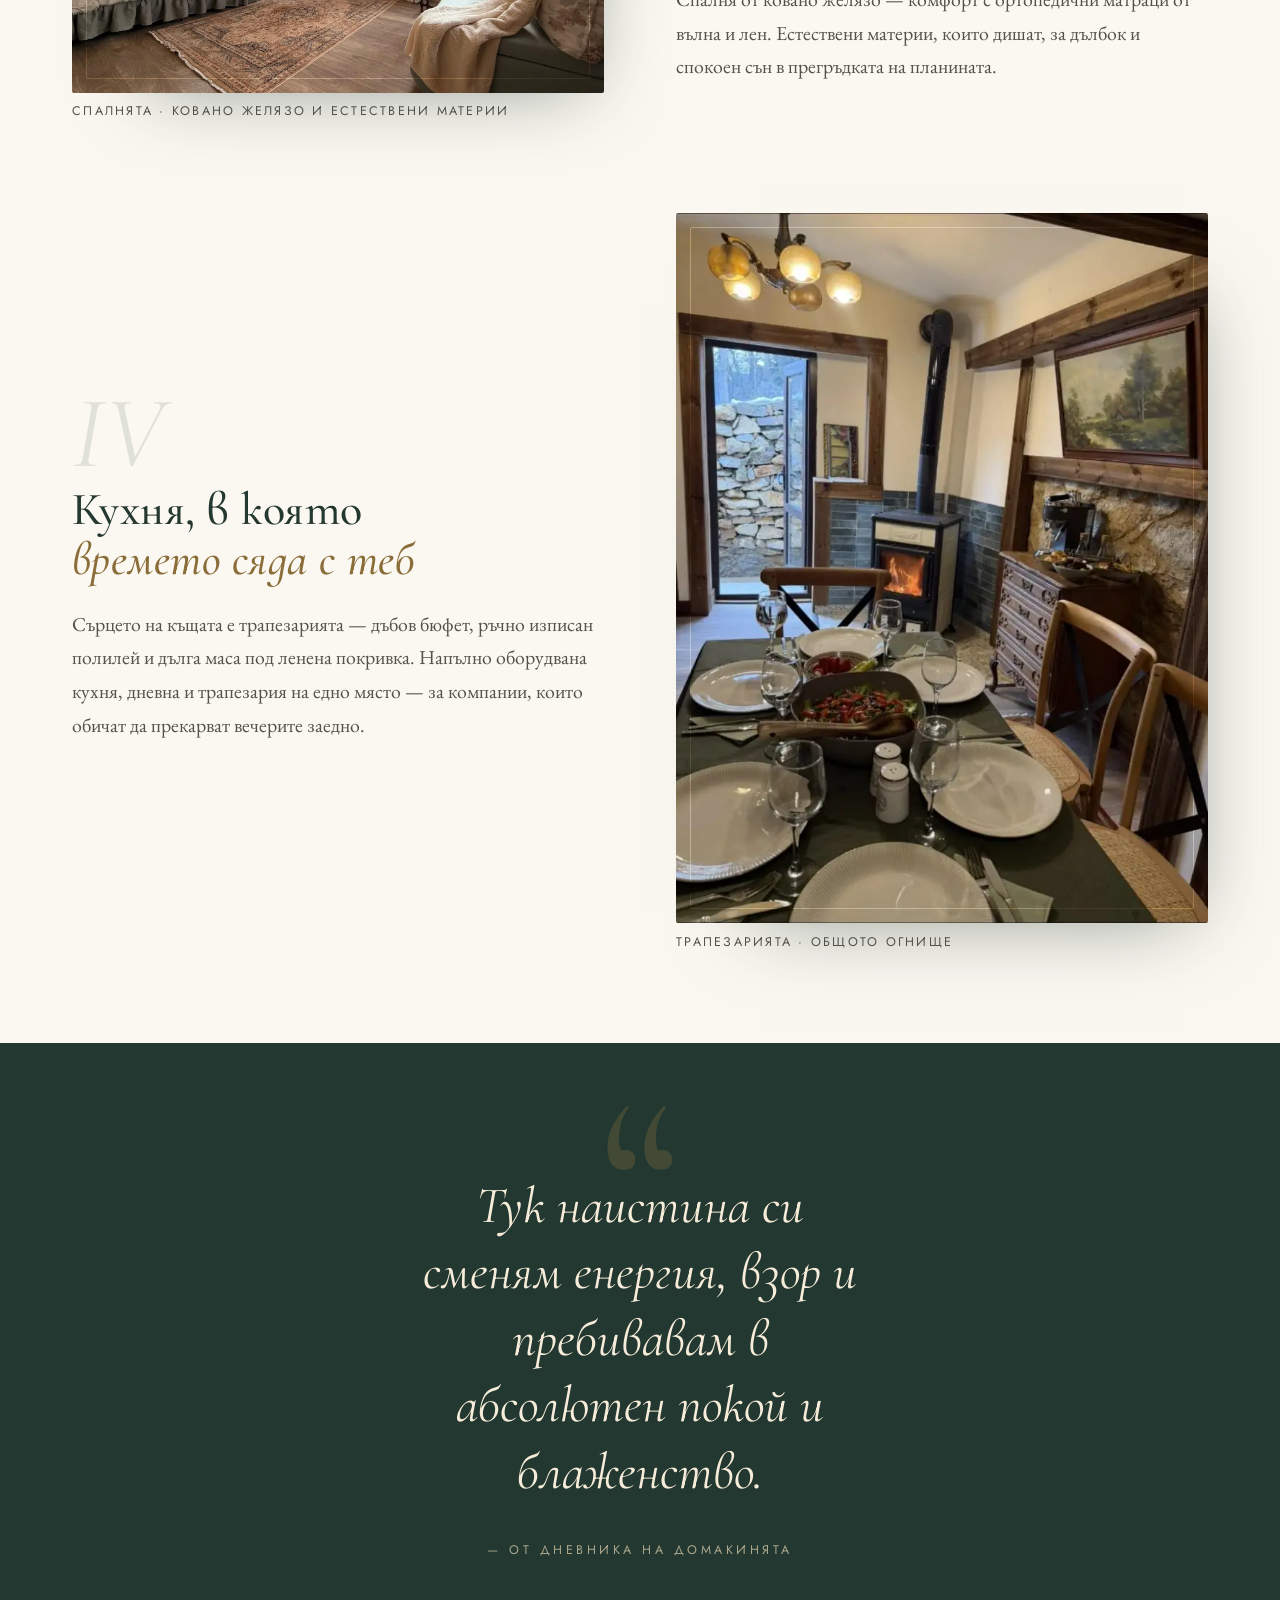
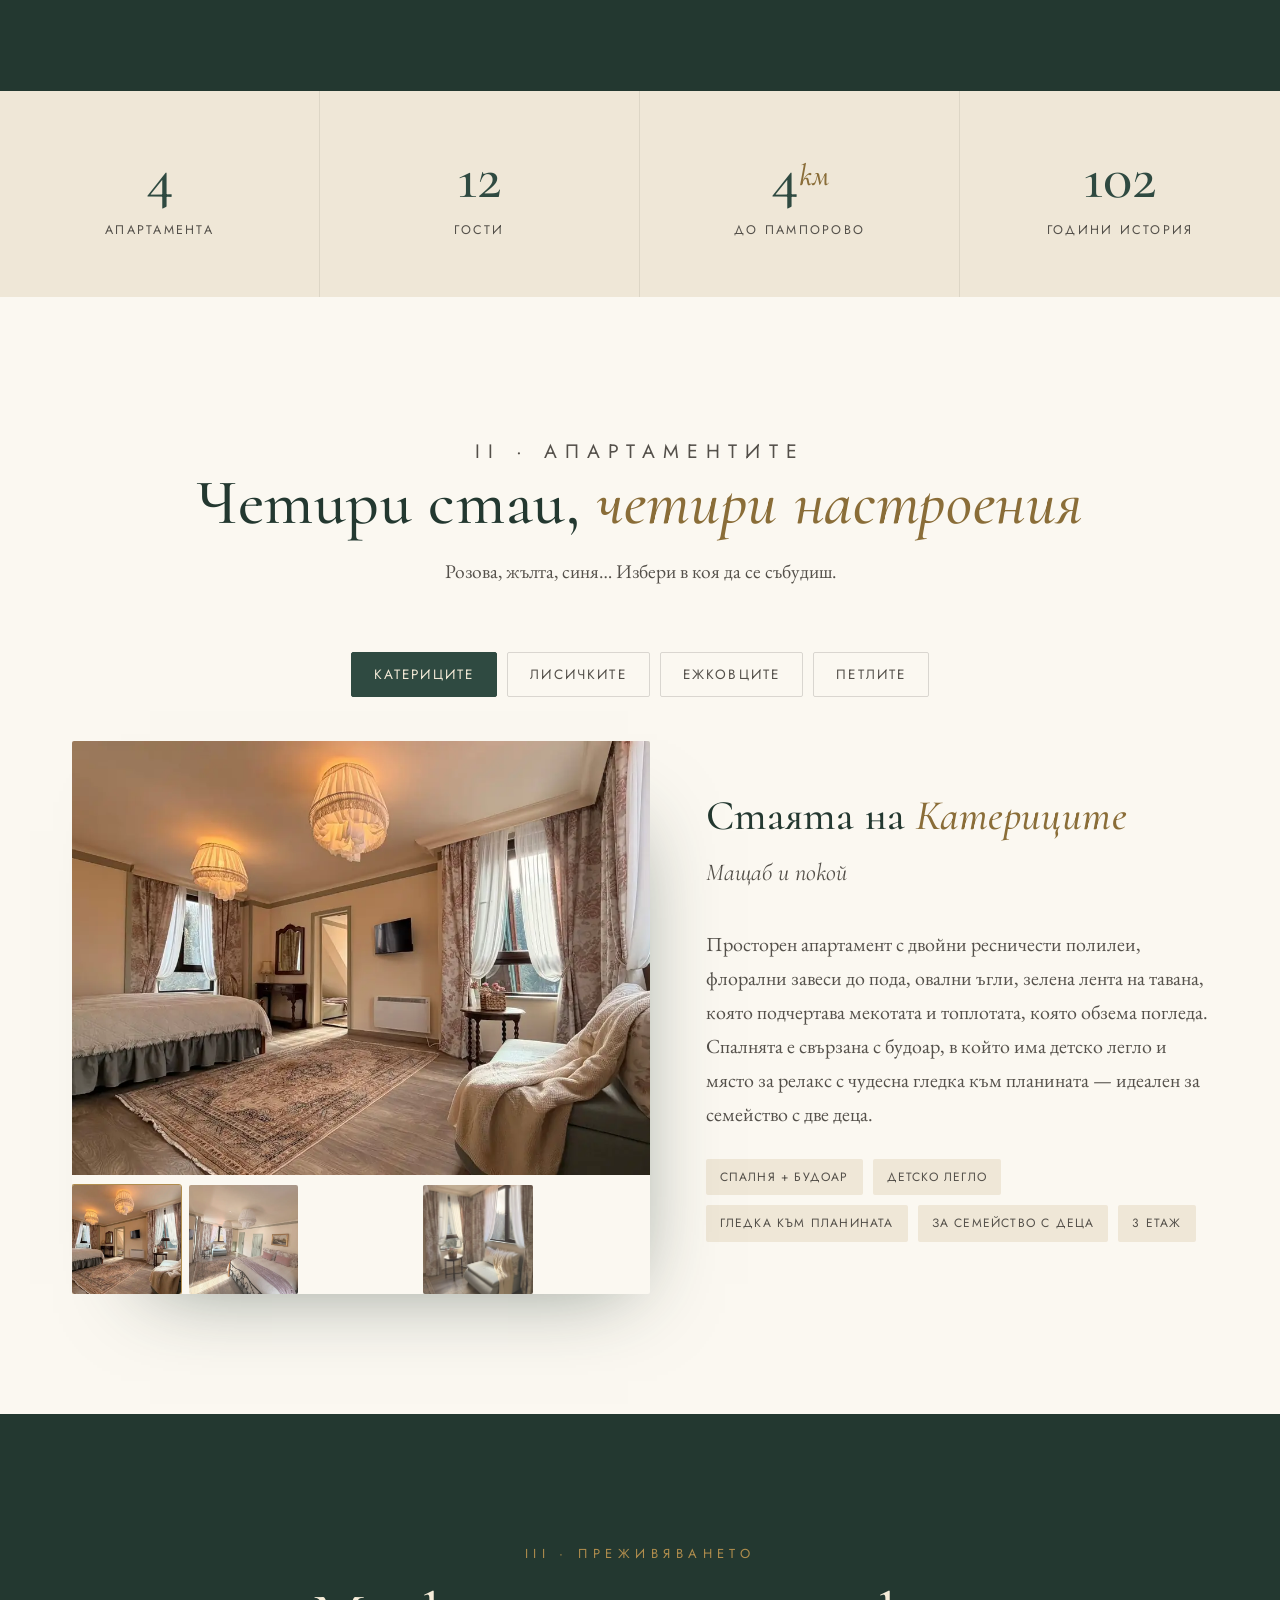
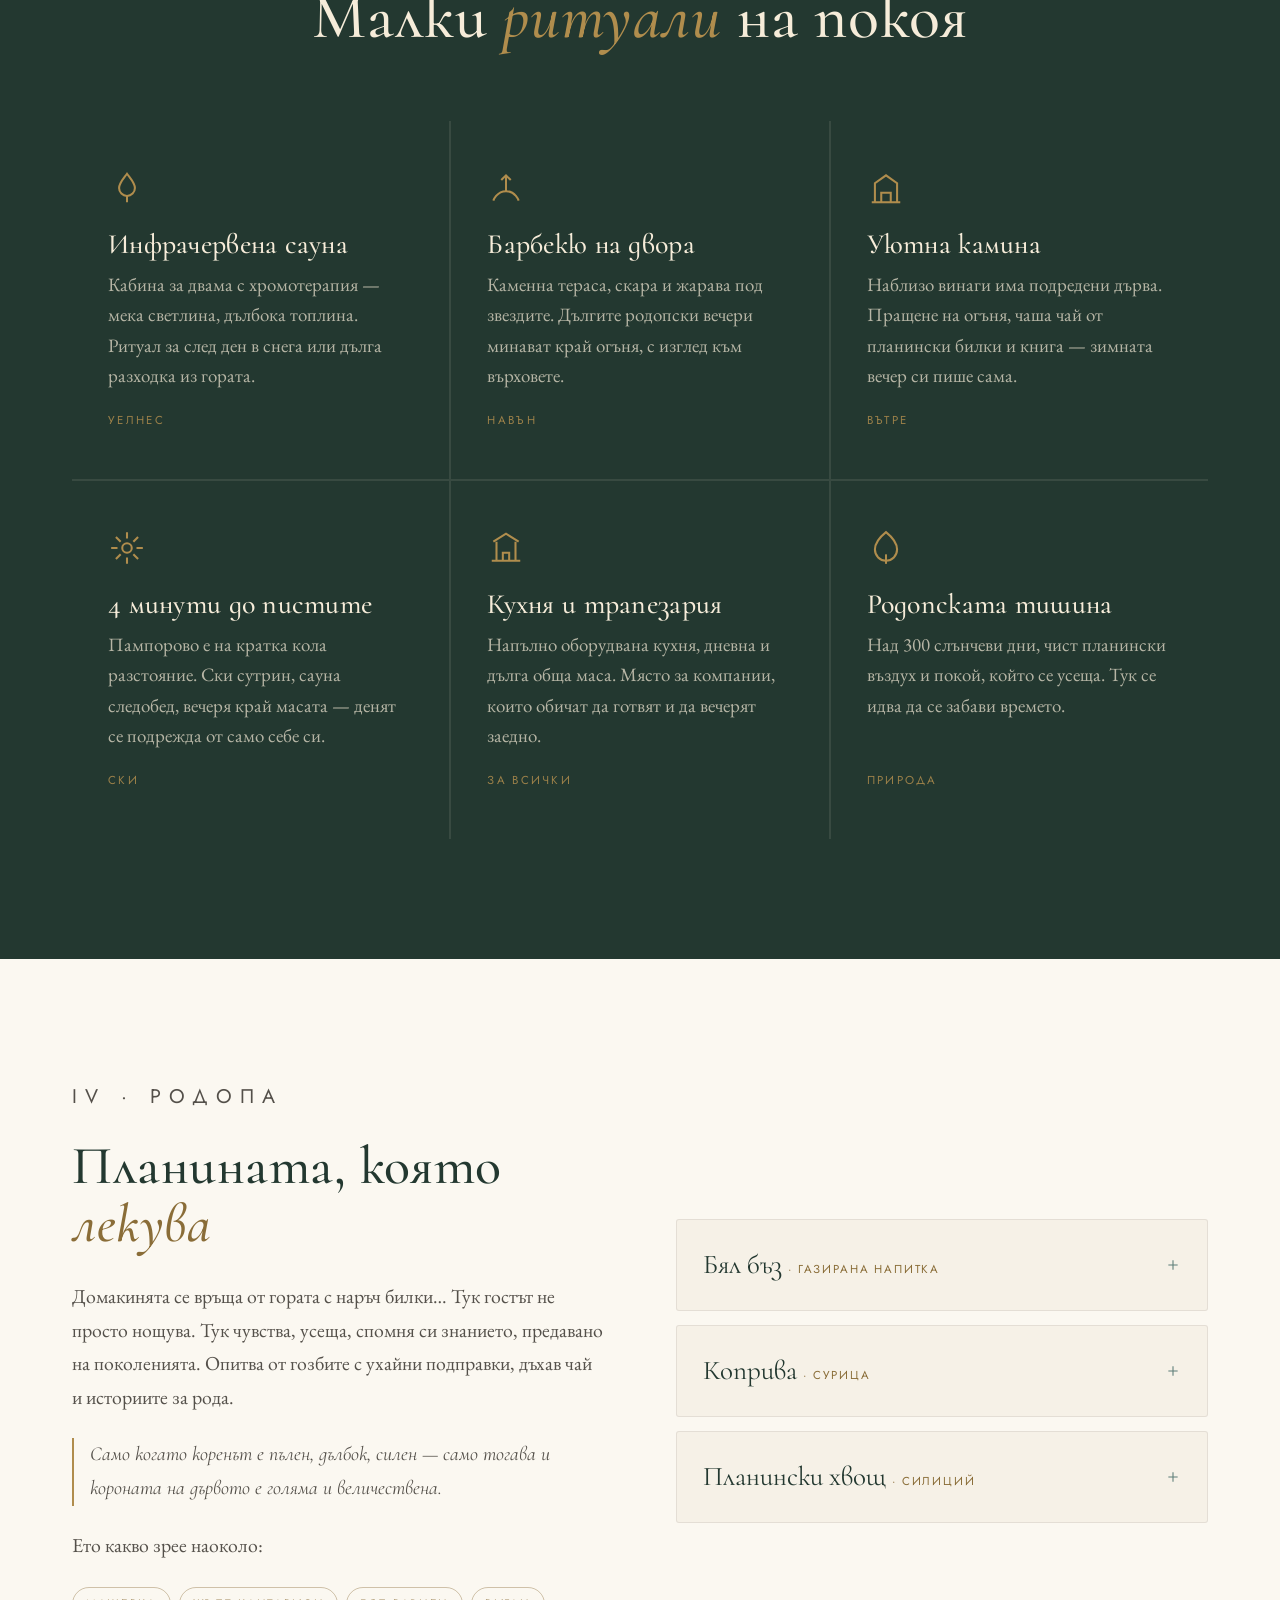
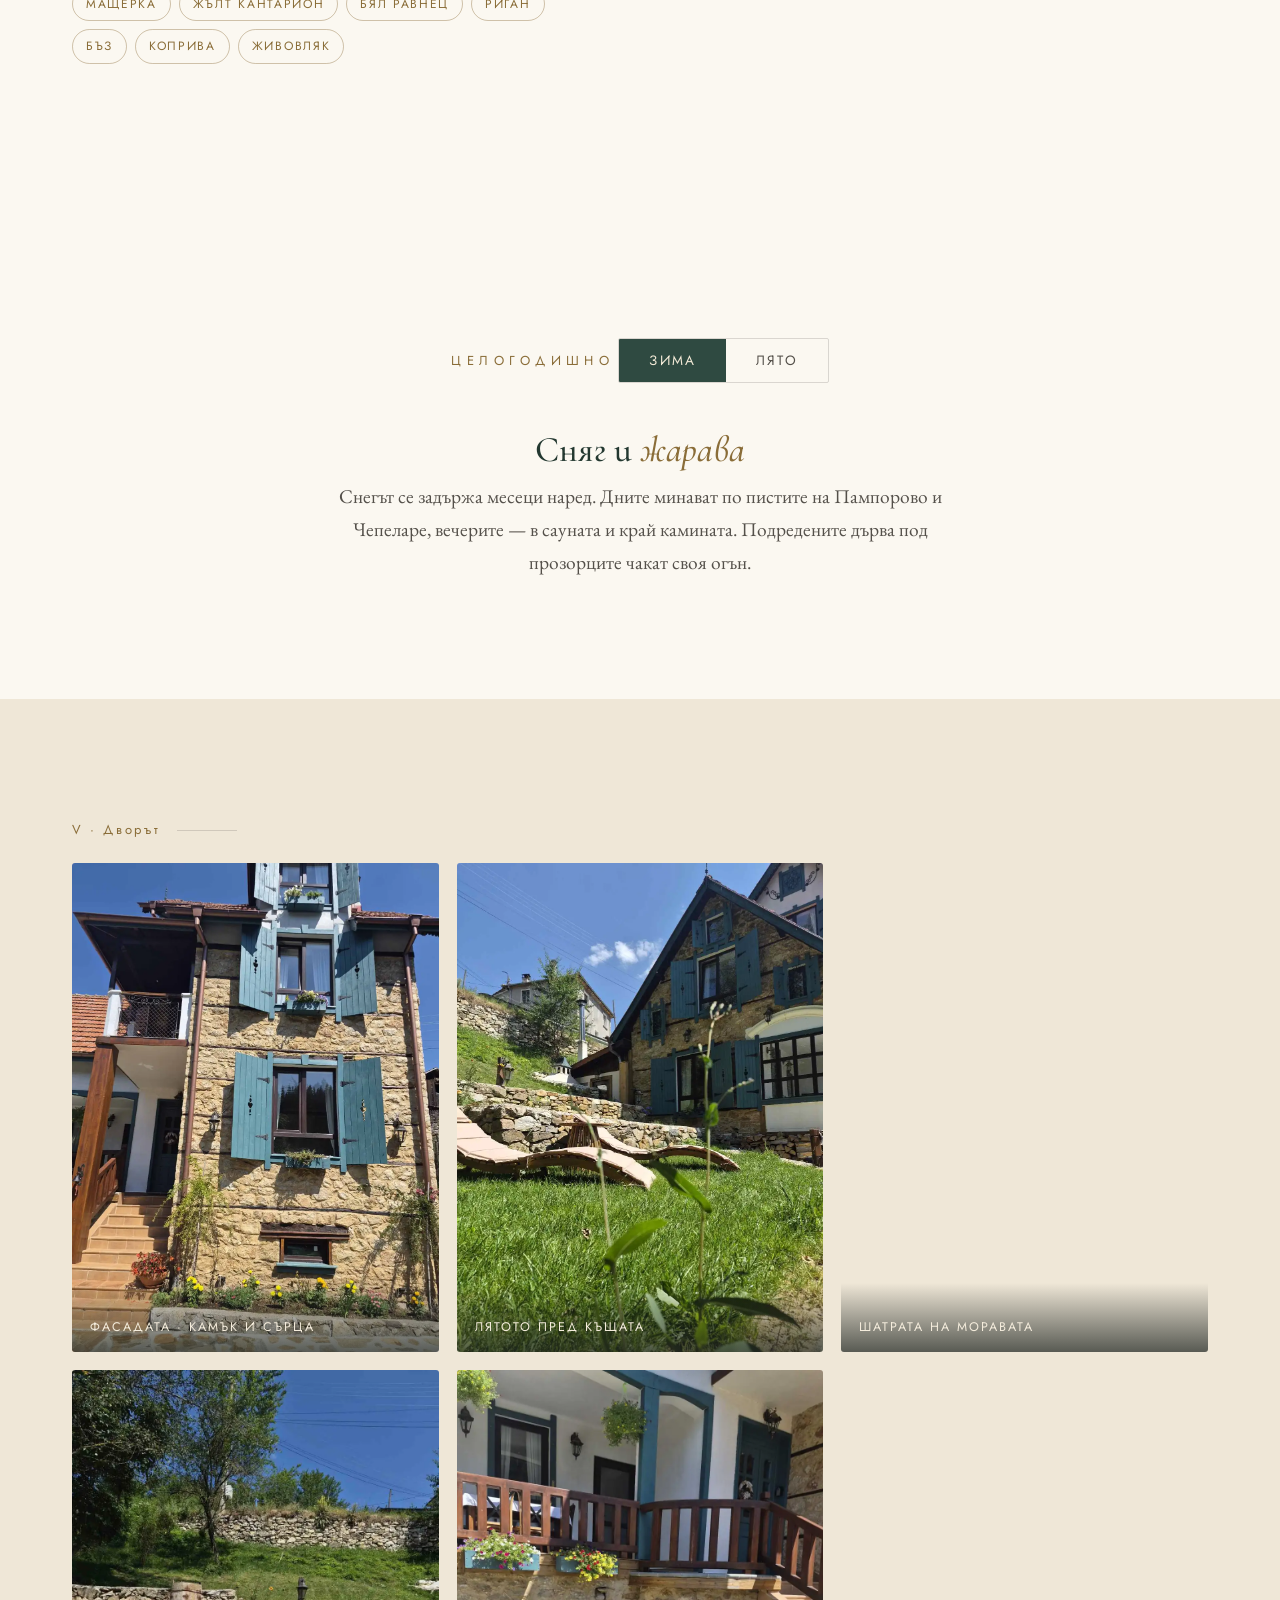
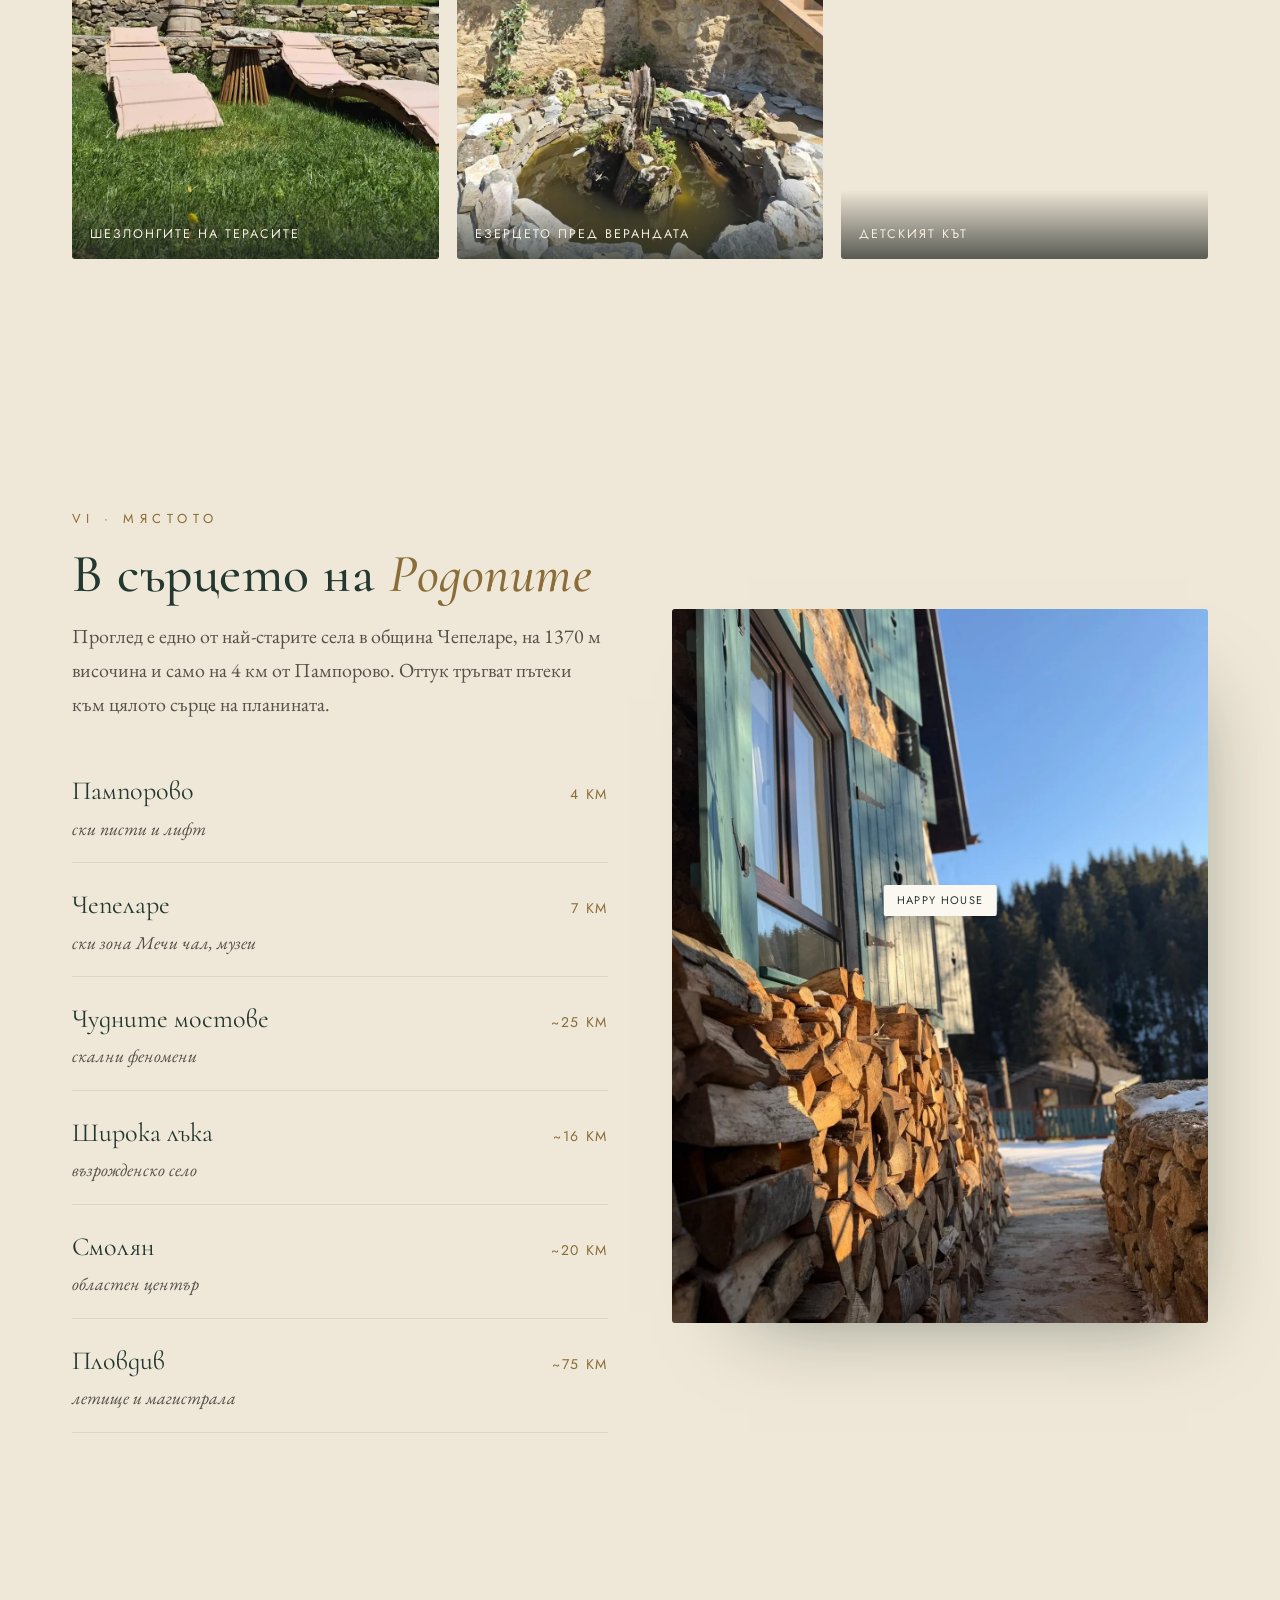
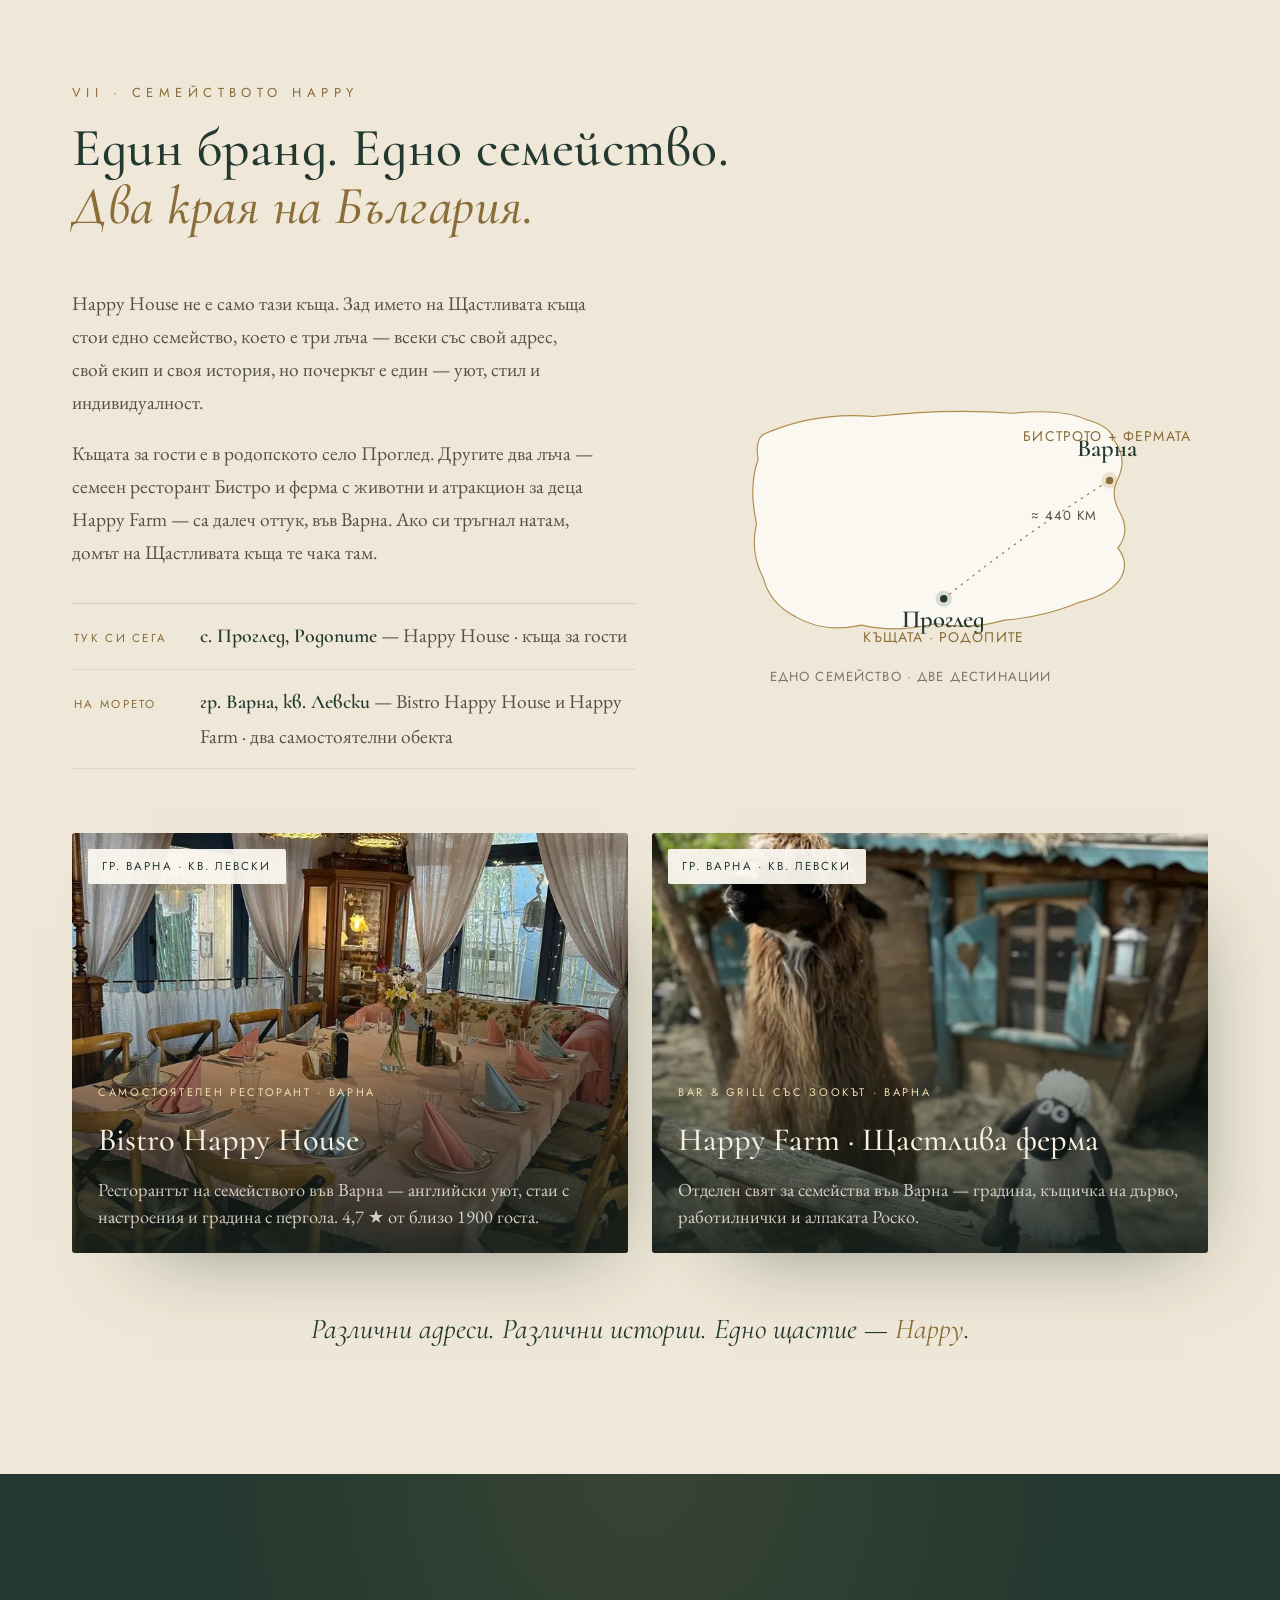
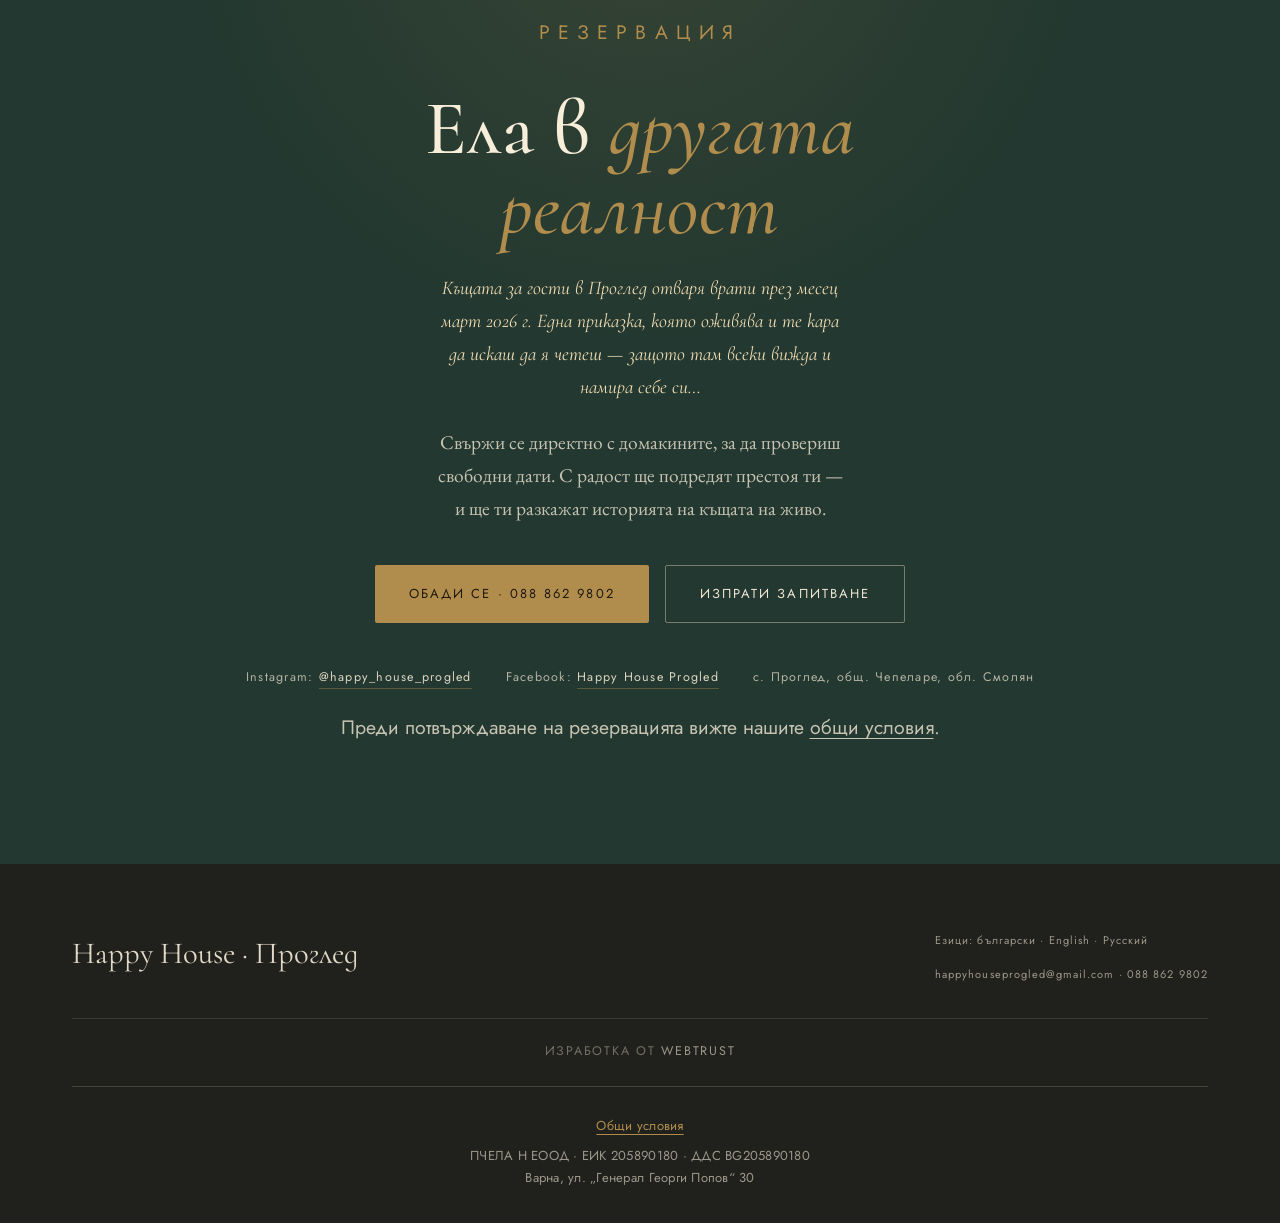
